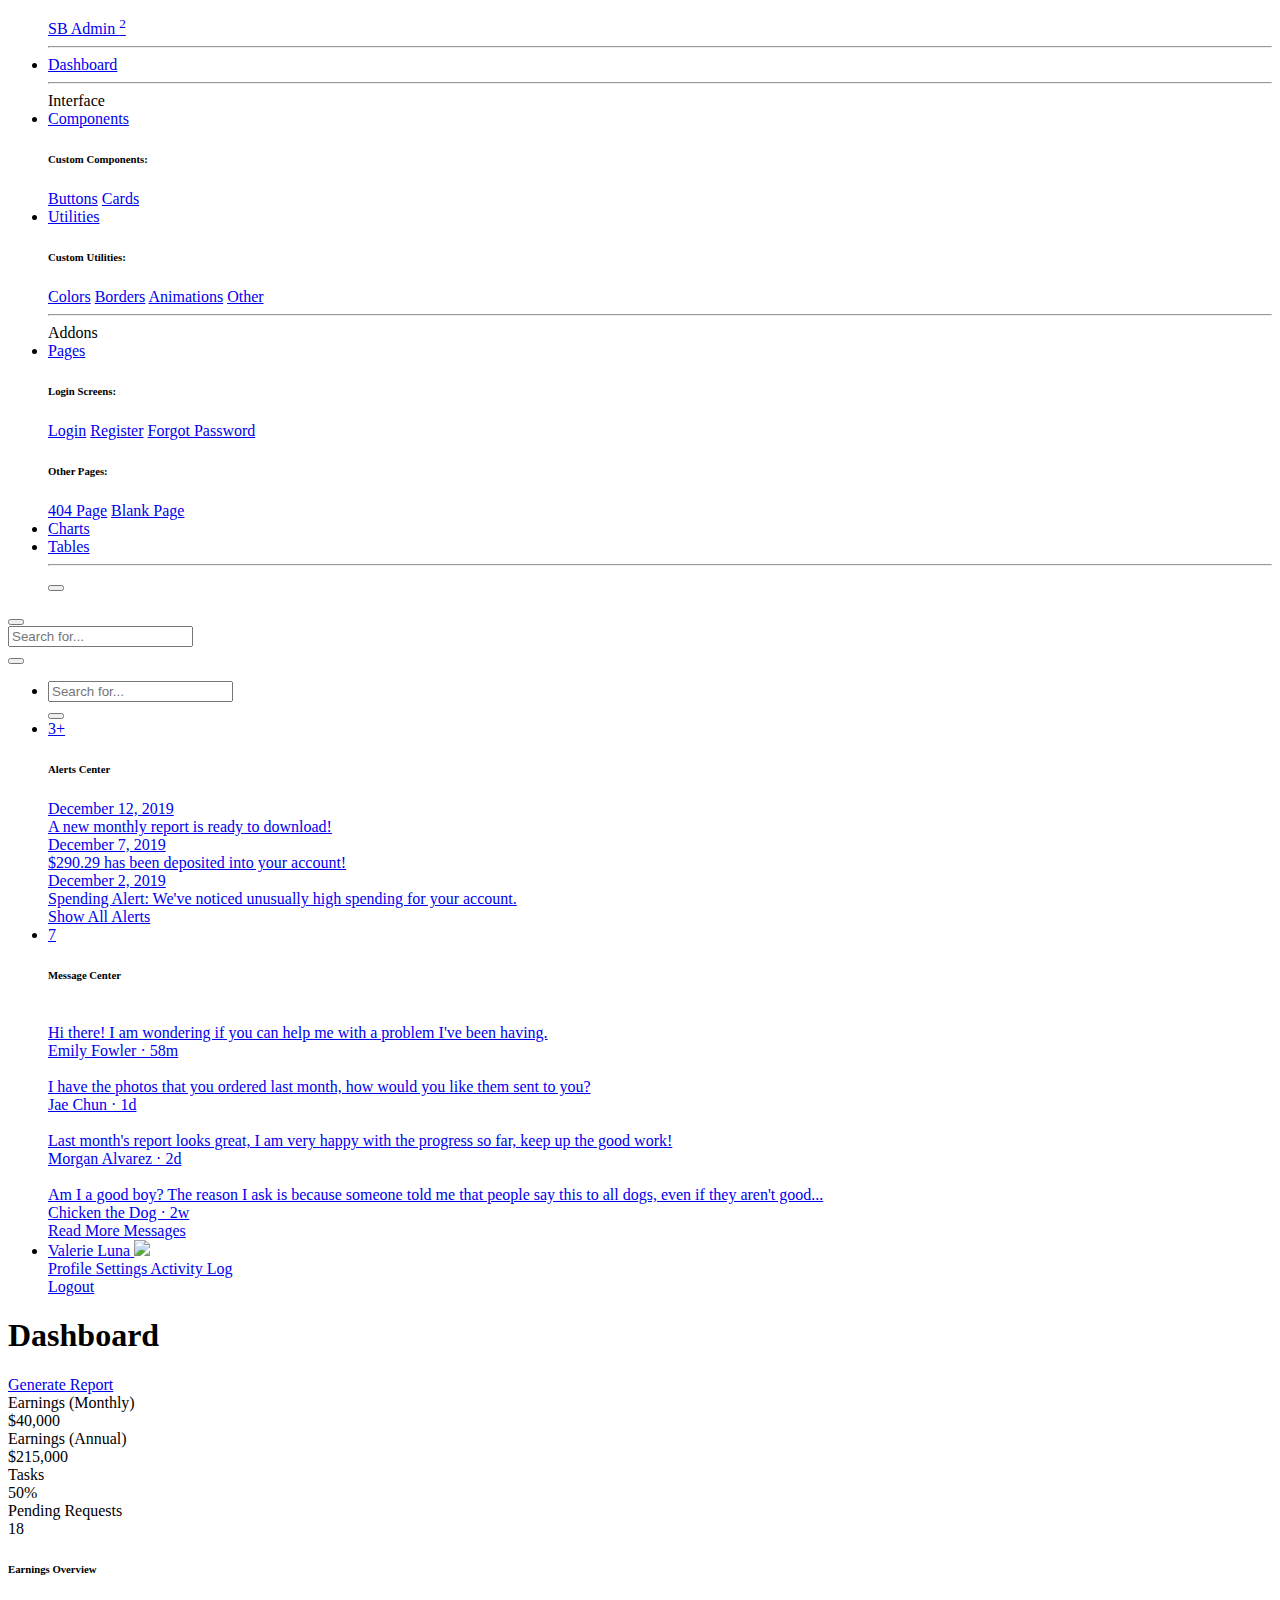
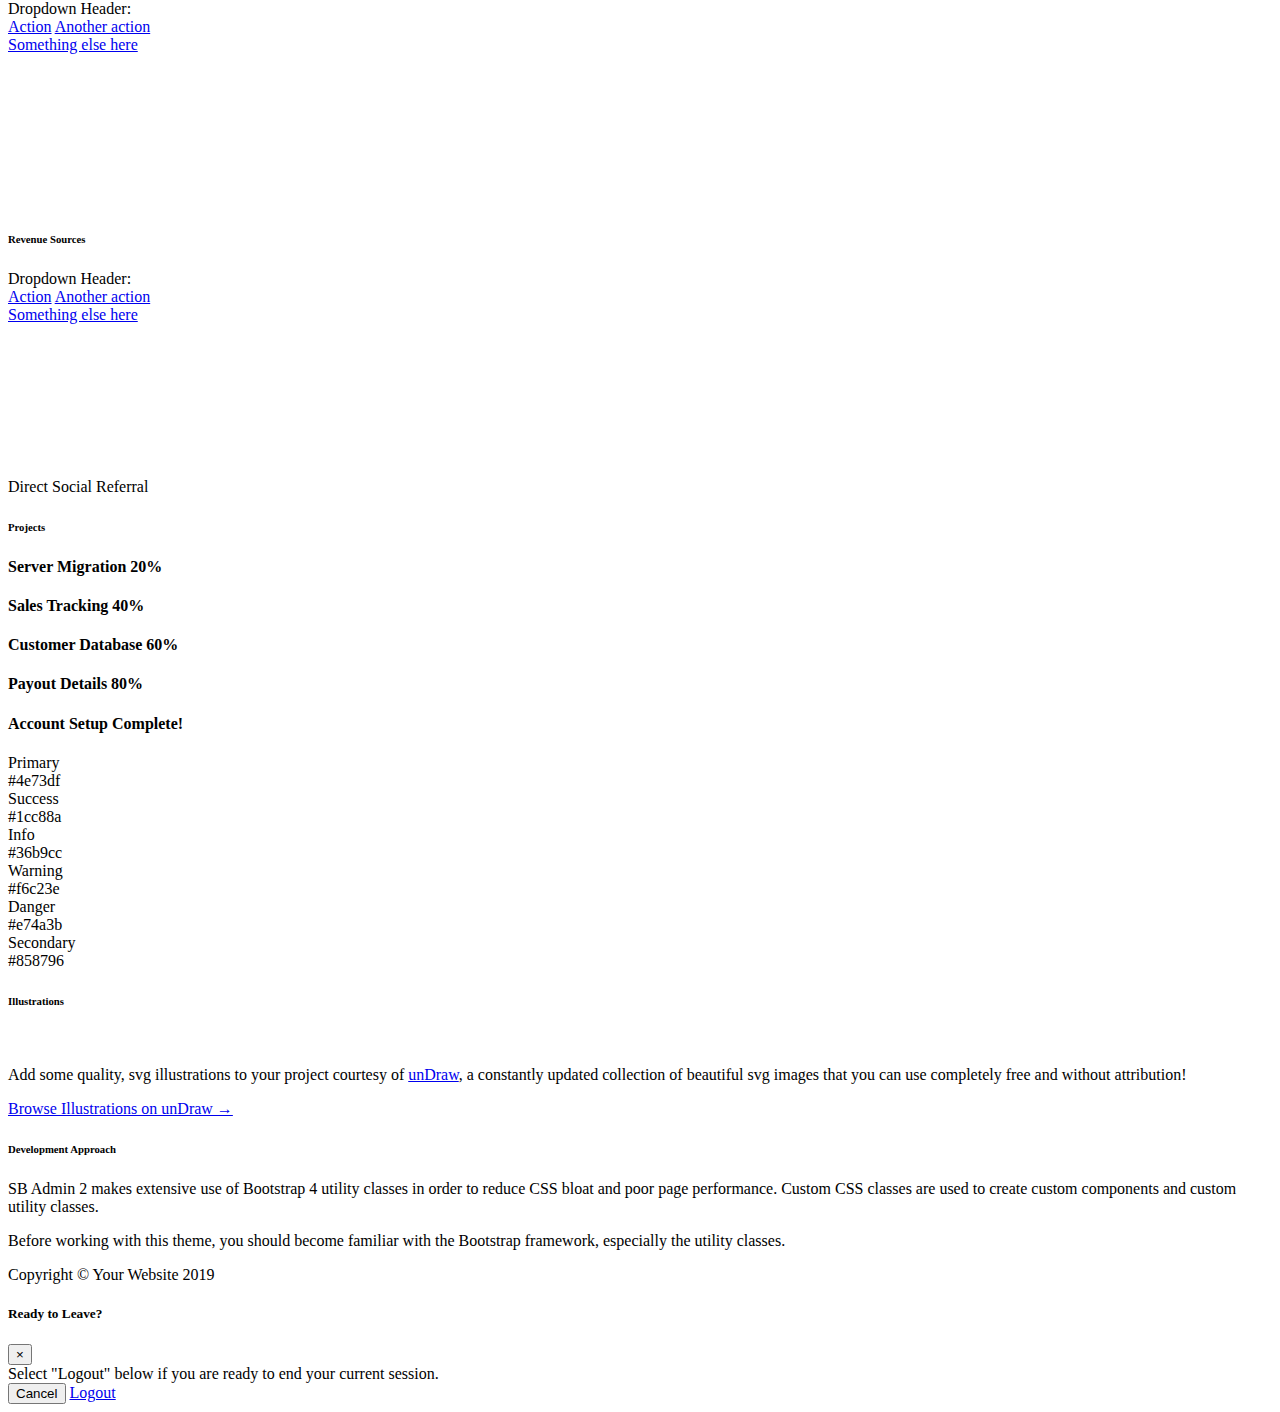
==== index.html @ dd512b6f "Add files via upload" ====
<!DOCTYPE html>
<html lang="en">

<head>

  <meta charset="utf-8">
  <meta http-equiv="X-UA-Compatible" content="IE=edge">
  <meta name="viewport" content="width=device-width, initial-scale=1, shrink-to-fit=no">
  <meta name="description" content="">
  <meta name="author" content="">

  <title>SB Admin 2 - Dashboard</title>

  <!-- Custom fonts for this template-->
  <link href="vendor/fontawesome-free/css/all.min.css" rel="stylesheet" type="text/css">
  <link href="https://fonts.googleapis.com/css?family=Nunito:200,200i,300,300i,400,400i,600,600i,700,700i,800,800i,900,900i" rel="stylesheet">

  <!-- Custom styles for this template-->
  <link href="css/sb-admin-2.min.css" rel="stylesheet">

</head>

<body id="page-top">

  <!-- Page Wrapper -->
  <div id="wrapper">

    <!-- Sidebar -->
    <ul class="navbar-nav bg-gradient-primary sidebar sidebar-dark accordion" id="accordionSidebar">

      <!-- Sidebar - Brand -->
      <a class="sidebar-brand d-flex align-items-center justify-content-center" href="index.html">
        <div class="sidebar-brand-icon rotate-n-15">
          <i class="fas fa-laugh-wink"></i>
        </div>
        <div class="sidebar-brand-text mx-3">SB Admin <sup>2</sup></div>
      </a>

      <!-- Divider -->
      <hr class="sidebar-divider my-0">

      <!-- Nav Item - Dashboard -->
      <li class="nav-item active">
        <a class="nav-link" href="index.html">
          <i class="fas fa-fw fa-tachometer-alt"></i>
          <span>Dashboard</span></a>
      </li>

      <!-- Divider -->
      <hr class="sidebar-divider">

      <!-- Heading -->
      <div class="sidebar-heading">
        Interface
      </div>

      <!-- Nav Item - Pages Collapse Menu -->
      <li class="nav-item">
        <a class="nav-link collapsed" href="#" data-toggle="collapse" data-target="#collapseTwo" aria-expanded="true" aria-controls="collapseTwo">
          <i class="fas fa-fw fa-cog"></i>
          <span>Components</span>
        </a>
        <div id="collapseTwo" class="collapse" aria-labelledby="headingTwo" data-parent="#accordionSidebar">
          <div class="bg-white py-2 collapse-inner rounded">
            <h6 class="collapse-header">Custom Components:</h6>
            <a class="collapse-item" href="buttons.html">Buttons</a>
            <a class="collapse-item" href="cards.html">Cards</a>
          </div>
        </div>
      </li>

      <!-- Nav Item - Utilities Collapse Menu -->
      <li class="nav-item">
        <a class="nav-link collapsed" href="#" data-toggle="collapse" data-target="#collapseUtilities" aria-expanded="true" aria-controls="collapseUtilities">
          <i class="fas fa-fw fa-wrench"></i>
          <span>Utilities</span>
        </a>
        <div id="collapseUtilities" class="collapse" aria-labelledby="headingUtilities" data-parent="#accordionSidebar">
          <div class="bg-white py-2 collapse-inner rounded">
            <h6 class="collapse-header">Custom Utilities:</h6>
            <a class="collapse-item" href="utilities-color.html">Colors</a>
            <a class="collapse-item" href="utilities-border.html">Borders</a>
            <a class="collapse-item" href="utilities-animation.html">Animations</a>
            <a class="collapse-item" href="utilities-other.html">Other</a>
          </div>
        </div>
      </li>

      <!-- Divider -->
      <hr class="sidebar-divider">

      <!-- Heading -->
      <div class="sidebar-heading">
        Addons
      </div>

      <!-- Nav Item - Pages Collapse Menu -->
      <li class="nav-item">
        <a class="nav-link collapsed" href="#" data-toggle="collapse" data-target="#collapsePages" aria-expanded="true" aria-controls="collapsePages">
          <i class="fas fa-fw fa-folder"></i>
          <span>Pages</span>
        </a>
        <div id="collapsePages" class="collapse" aria-labelledby="headingPages" data-parent="#accordionSidebar">
          <div class="bg-white py-2 collapse-inner rounded">
            <h6 class="collapse-header">Login Screens:</h6>
            <a class="collapse-item" href="login.html">Login</a>
            <a class="collapse-item" href="register.html">Register</a>
            <a class="collapse-item" href="forgot-password.html">Forgot Password</a>
            <div class="collapse-divider"></div>
            <h6 class="collapse-header">Other Pages:</h6>
            <a class="collapse-item" href="404.html">404 Page</a>
            <a class="collapse-item" href="blank.html">Blank Page</a>
          </div>
        </div>
      </li>

      <!-- Nav Item - Charts -->
      <li class="nav-item">
        <a class="nav-link" href="charts.html">
          <i class="fas fa-fw fa-chart-area"></i>
          <span>Charts</span></a>
      </li>

      <!-- Nav Item - Tables -->
      <li class="nav-item">
        <a class="nav-link" href="tables.html">
          <i class="fas fa-fw fa-table"></i>
          <span>Tables</span></a>
      </li>

      <!-- Divider -->
      <hr class="sidebar-divider d-none d-md-block">

      <!-- Sidebar Toggler (Sidebar) -->
      <div class="text-center d-none d-md-inline">
        <button class="rounded-circle border-0" id="sidebarToggle"></button>
      </div>

    </ul>
    <!-- End of Sidebar -->

    <!-- Content Wrapper -->
    <div id="content-wrapper" class="d-flex flex-column">

      <!-- Main Content -->
      <div id="content">

        <!-- Topbar -->
        <nav class="navbar navbar-expand navbar-light bg-white topbar mb-4 static-top shadow">

          <!-- Sidebar Toggle (Topbar) -->
          <button id="sidebarToggleTop" class="btn btn-link d-md-none rounded-circle mr-3">
            <i class="fa fa-bars"></i>
          </button>

          <!-- Topbar Search -->
          <form class="d-none d-sm-inline-block form-inline mr-auto ml-md-3 my-2 my-md-0 mw-100 navbar-search">
            <div class="input-group">
              <input type="text" class="form-control bg-light border-0 small" placeholder="Search for..." aria-label="Search" aria-describedby="basic-addon2">
              <div class="input-group-append">
                <button class="btn btn-primary" type="button">
                  <i class="fas fa-search fa-sm"></i>
                </button>
              </div>
            </div>
          </form>

          <!-- Topbar Navbar -->
          <ul class="navbar-nav ml-auto">

            <!-- Nav Item - Search Dropdown (Visible Only XS) -->
            <li class="nav-item dropdown no-arrow d-sm-none">
              <a class="nav-link dropdown-toggle" href="#" id="searchDropdown" role="button" data-toggle="dropdown" aria-haspopup="true" aria-expanded="false">
                <i class="fas fa-search fa-fw"></i>
              </a>
              <!-- Dropdown - Messages -->
              <div class="dropdown-menu dropdown-menu-right p-3 shadow animated--grow-in" aria-labelledby="searchDropdown">
                <form class="form-inline mr-auto w-100 navbar-search">
                  <div class="input-group">
                    <input type="text" class="form-control bg-light border-0 small" placeholder="Search for..." aria-label="Search" aria-describedby="basic-addon2">
                    <div class="input-group-append">
                      <button class="btn btn-primary" type="button">
                        <i class="fas fa-search fa-sm"></i>
                      </button>
                    </div>
                  </div>
                </form>
              </div>
            </li>

            <!-- Nav Item - Alerts -->
            <li class="nav-item dropdown no-arrow mx-1">
              <a class="nav-link dropdown-toggle" href="#" id="alertsDropdown" role="button" data-toggle="dropdown" aria-haspopup="true" aria-expanded="false">
                <i class="fas fa-bell fa-fw"></i>
                <!-- Counter - Alerts -->
                <span class="badge badge-danger badge-counter">3+</span>
              </a>
              <!-- Dropdown - Alerts -->
              <div class="dropdown-list dropdown-menu dropdown-menu-right shadow animated--grow-in" aria-labelledby="alertsDropdown">
                <h6 class="dropdown-header">
                  Alerts Center
                </h6>
                <a class="dropdown-item d-flex align-items-center" href="#">
                  <div class="mr-3">
                    <div class="icon-circle bg-primary">
                      <i class="fas fa-file-alt text-white"></i>
                    </div>
                  </div>
                  <div>
                    <div class="small text-gray-500">December 12, 2019</div>
                    <span class="font-weight-bold">A new monthly report is ready to download!</span>
                  </div>
                </a>
                <a class="dropdown-item d-flex align-items-center" href="#">
                  <div class="mr-3">
                    <div class="icon-circle bg-success">
                      <i class="fas fa-donate text-white"></i>
                    </div>
                  </div>
                  <div>
                    <div class="small text-gray-500">December 7, 2019</div>
                    $290.29 has been deposited into your account!
                  </div>
                </a>
                <a class="dropdown-item d-flex align-items-center" href="#">
                  <div class="mr-3">
                    <div class="icon-circle bg-warning">
                      <i class="fas fa-exclamation-triangle text-white"></i>
                    </div>
                  </div>
                  <div>
                    <div class="small text-gray-500">December 2, 2019</div>
                    Spending Alert: We've noticed unusually high spending for your account.
                  </div>
                </a>
                <a class="dropdown-item text-center small text-gray-500" href="#">Show All Alerts</a>
              </div>
            </li>

            <!-- Nav Item - Messages -->
            <li class="nav-item dropdown no-arrow mx-1">
              <a class="nav-link dropdown-toggle" href="#" id="messagesDropdown" role="button" data-toggle="dropdown" aria-haspopup="true" aria-expanded="false">
                <i class="fas fa-envelope fa-fw"></i>
                <!-- Counter - Messages -->
                <span class="badge badge-danger badge-counter">7</span>
              </a>
              <!-- Dropdown - Messages -->
              <div class="dropdown-list dropdown-menu dropdown-menu-right shadow animated--grow-in" aria-labelledby="messagesDropdown">
                <h6 class="dropdown-header">
                  Message Center
                </h6>
                <a class="dropdown-item d-flex align-items-center" href="#">
                  <div class="dropdown-list-image mr-3">
                    <img class="rounded-circle" src="https://source.unsplash.com/fn_BT9fwg_E/60x60" alt="">
                    <div class="status-indicator bg-success"></div>
                  </div>
                  <div class="font-weight-bold">
                    <div class="text-truncate">Hi there! I am wondering if you can help me with a problem I've been having.</div>
                    <div class="small text-gray-500">Emily Fowler · 58m</div>
                  </div>
                </a>
                <a class="dropdown-item d-flex align-items-center" href="#">
                  <div class="dropdown-list-image mr-3">
                    <img class="rounded-circle" src="https://source.unsplash.com/AU4VPcFN4LE/60x60" alt="">
                    <div class="status-indicator"></div>
                  </div>
                  <div>
                    <div class="text-truncate">I have the photos that you ordered last month, how would you like them sent to you?</div>
                    <div class="small text-gray-500">Jae Chun · 1d</div>
                  </div>
                </a>
                <a class="dropdown-item d-flex align-items-center" href="#">
                  <div class="dropdown-list-image mr-3">
                    <img class="rounded-circle" src="https://source.unsplash.com/CS2uCrpNzJY/60x60" alt="">
                    <div class="status-indicator bg-warning"></div>
                  </div>
                  <div>
                    <div class="text-truncate">Last month's report looks great, I am very happy with the progress so far, keep up the good work!</div>
                    <div class="small text-gray-500">Morgan Alvarez · 2d</div>
                  </div>
                </a>
                <a class="dropdown-item d-flex align-items-center" href="#">
                  <div class="dropdown-list-image mr-3">
                    <img class="rounded-circle" src="https://source.unsplash.com/Mv9hjnEUHR4/60x60" alt="">
                    <div class="status-indicator bg-success"></div>
                  </div>
                  <div>
                    <div class="text-truncate">Am I a good boy? The reason I ask is because someone told me that people say this to all dogs, even if they aren't good...</div>
                    <div class="small text-gray-500">Chicken the Dog · 2w</div>
                  </div>
                </a>
                <a class="dropdown-item text-center small text-gray-500" href="#">Read More Messages</a>
              </div>
            </li>

            <div class="topbar-divider d-none d-sm-block"></div>

            <!-- Nav Item - User Information -->
            <li class="nav-item dropdown no-arrow">
              <a class="nav-link dropdown-toggle" href="#" id="userDropdown" role="button" data-toggle="dropdown" aria-haspopup="true" aria-expanded="false">
                <span class="mr-2 d-none d-lg-inline text-gray-600 small">Valerie Luna</span>
                <img class="img-profile rounded-circle" src="https://source.unsplash.com/QAB-WJcbgJk/60x60">
              </a>
              <!-- Dropdown - User Information -->
              <div class="dropdown-menu dropdown-menu-right shadow animated--grow-in" aria-labelledby="userDropdown">
                <a class="dropdown-item" href="#">
                  <i class="fas fa-user fa-sm fa-fw mr-2 text-gray-400"></i>
                  Profile
                </a>
                <a class="dropdown-item" href="#">
                  <i class="fas fa-cogs fa-sm fa-fw mr-2 text-gray-400"></i>
                  Settings
                </a>
                <a class="dropdown-item" href="#">
                  <i class="fas fa-list fa-sm fa-fw mr-2 text-gray-400"></i>
                  Activity Log
                </a>
                <div class="dropdown-divider"></div>
                <a class="dropdown-item" href="#" data-toggle="modal" data-target="#logoutModal">
                  <i class="fas fa-sign-out-alt fa-sm fa-fw mr-2 text-gray-400"></i>
                  Logout
                </a>
              </div>
            </li>

          </ul>

        </nav>
        <!-- End of Topbar -->

        <!-- Begin Page Content -->
        <div class="container-fluid">

          <!-- Page Heading -->
          <div class="d-sm-flex align-items-center justify-content-between mb-4">
            <h1 class="h3 mb-0 text-gray-800">Dashboard</h1>
            <a href="#" class="d-none d-sm-inline-block btn btn-sm btn-primary shadow-sm"><i class="fas fa-download fa-sm text-white-50"></i> Generate Report</a>
          </div>

          <!-- Content Row -->
          <div class="row">

            <!-- Earnings (Monthly) Card Example -->
            <div class="col-xl-3 col-md-6 mb-4">
              <div class="card border-left-primary shadow h-100 py-2">
                <div class="card-body">
                  <div class="row no-gutters align-items-center">
                    <div class="col mr-2">
                      <div class="text-xs font-weight-bold text-primary text-uppercase mb-1">Earnings (Monthly)</div>
                      <div class="h5 mb-0 font-weight-bold text-gray-800">$40,000</div>
                    </div>
                    <div class="col-auto">
                      <i class="fas fa-calendar fa-2x text-gray-300"></i>
                    </div>
                  </div>
                </div>
              </div>
            </div>

            <!-- Earnings (Monthly) Card Example -->
            <div class="col-xl-3 col-md-6 mb-4">
              <div class="card border-left-success shadow h-100 py-2">
                <div class="card-body">
                  <div class="row no-gutters align-items-center">
                    <div class="col mr-2">
                      <div class="text-xs font-weight-bold text-success text-uppercase mb-1">Earnings (Annual)</div>
                      <div class="h5 mb-0 font-weight-bold text-gray-800">$215,000</div>
                    </div>
                    <div class="col-auto">
                      <i class="fas fa-dollar-sign fa-2x text-gray-300"></i>
                    </div>
                  </div>
                </div>
              </div>
            </div>

            <!-- Earnings (Monthly) Card Example -->
            <div class="col-xl-3 col-md-6 mb-4">
              <div class="card border-left-info shadow h-100 py-2">
                <div class="card-body">
                  <div class="row no-gutters align-items-center">
                    <div class="col mr-2">
                      <div class="text-xs font-weight-bold text-info text-uppercase mb-1">Tasks</div>
                      <div class="row no-gutters align-items-center">
                        <div class="col-auto">
                          <div class="h5 mb-0 mr-3 font-weight-bold text-gray-800">50%</div>
                        </div>
                        <div class="col">
                          <div class="progress progress-sm mr-2">
                            <div class="progress-bar bg-info" role="progressbar" style="width: 50%" aria-valuenow="50" aria-valuemin="0" aria-valuemax="100"></div>
                          </div>
                        </div>
                      </div>
                    </div>
                    <div class="col-auto">
                      <i class="fas fa-clipboard-list fa-2x text-gray-300"></i>
                    </div>
                  </div>
                </div>
              </div>
            </div>

            <!-- Pending Requests Card Example -->
            <div class="col-xl-3 col-md-6 mb-4">
              <div class="card border-left-warning shadow h-100 py-2">
                <div class="card-body">
                  <div class="row no-gutters align-items-center">
                    <div class="col mr-2">
                      <div class="text-xs font-weight-bold text-warning text-uppercase mb-1">Pending Requests</div>
                      <div class="h5 mb-0 font-weight-bold text-gray-800">18</div>
                    </div>
                    <div class="col-auto">
                      <i class="fas fa-comments fa-2x text-gray-300"></i>
                    </div>
                  </div>
                </div>
              </div>
            </div>
          </div>

          <!-- Content Row -->

          <div class="row">

            <!-- Area Chart -->
            <div class="col-xl-8 col-lg-7">
              <div class="card shadow mb-4">
                <!-- Card Header - Dropdown -->
                <div class="card-header py-3 d-flex flex-row align-items-center justify-content-between">
                  <h6 class="m-0 font-weight-bold text-primary">Earnings Overview</h6>
                  <div class="dropdown no-arrow">
                    <a class="dropdown-toggle" href="#" role="button" id="dropdownMenuLink" data-toggle="dropdown" aria-haspopup="true" aria-expanded="false">
                      <i class="fas fa-ellipsis-v fa-sm fa-fw text-gray-400"></i>
                    </a>
                    <div class="dropdown-menu dropdown-menu-right shadow animated--fade-in" aria-labelledby="dropdownMenuLink">
                      <div class="dropdown-header">Dropdown Header:</div>
                      <a class="dropdown-item" href="#">Action</a>
                      <a class="dropdown-item" href="#">Another action</a>
                      <div class="dropdown-divider"></div>
                      <a class="dropdown-item" href="#">Something else here</a>
                    </div>
                  </div>
                </div>
                <!-- Card Body -->
                <div class="card-body">
                  <div class="chart-area">
                    <canvas id="myAreaChart"></canvas>
                  </div>
                </div>
              </div>
            </div>

            <!-- Pie Chart -->
            <div class="col-xl-4 col-lg-5">
              <div class="card shadow mb-4">
                <!-- Card Header - Dropdown -->
                <div class="card-header py-3 d-flex flex-row align-items-center justify-content-between">
                  <h6 class="m-0 font-weight-bold text-primary">Revenue Sources</h6>
                  <div class="dropdown no-arrow">
                    <a class="dropdown-toggle" href="#" role="button" id="dropdownMenuLink" data-toggle="dropdown" aria-haspopup="true" aria-expanded="false">
                      <i class="fas fa-ellipsis-v fa-sm fa-fw text-gray-400"></i>
                    </a>
                    <div class="dropdown-menu dropdown-menu-right shadow animated--fade-in" aria-labelledby="dropdownMenuLink">
                      <div class="dropdown-header">Dropdown Header:</div>
                      <a class="dropdown-item" href="#">Action</a>
                      <a class="dropdown-item" href="#">Another action</a>
                      <div class="dropdown-divider"></div>
                      <a class="dropdown-item" href="#">Something else here</a>
                    </div>
                  </div>
                </div>
                <!-- Card Body -->
                <div class="card-body">
                  <div class="chart-pie pt-4 pb-2">
                    <canvas id="myPieChart"></canvas>
                  </div>
                  <div class="mt-4 text-center small">
                    <span class="mr-2">
                      <i class="fas fa-circle text-primary"></i> Direct
                    </span>
                    <span class="mr-2">
                      <i class="fas fa-circle text-success"></i> Social
                    </span>
                    <span class="mr-2">
                      <i class="fas fa-circle text-info"></i> Referral
                    </span>
                  </div>
                </div>
              </div>
            </div>
          </div>

          <!-- Content Row -->
          <div class="row">

            <!-- Content Column -->
            <div class="col-lg-6 mb-4">

              <!-- Project Card Example -->
              <div class="card shadow mb-4">
                <div class="card-header py-3">
                  <h6 class="m-0 font-weight-bold text-primary">Projects</h6>
                </div>
                <div class="card-body">
                  <h4 class="small font-weight-bold">Server Migration <span class="float-right">20%</span></h4>
                  <div class="progress mb-4">
                    <div class="progress-bar bg-danger" role="progressbar" style="width: 20%" aria-valuenow="20" aria-valuemin="0" aria-valuemax="100"></div>
                  </div>
                  <h4 class="small font-weight-bold">Sales Tracking <span class="float-right">40%</span></h4>
                  <div class="progress mb-4">
                    <div class="progress-bar bg-warning" role="progressbar" style="width: 40%" aria-valuenow="40" aria-valuemin="0" aria-valuemax="100"></div>
                  </div>
                  <h4 class="small font-weight-bold">Customer Database <span class="float-right">60%</span></h4>
                  <div class="progress mb-4">
                    <div class="progress-bar" role="progressbar" style="width: 60%" aria-valuenow="60" aria-valuemin="0" aria-valuemax="100"></div>
                  </div>
                  <h4 class="small font-weight-bold">Payout Details <span class="float-right">80%</span></h4>
                  <div class="progress mb-4">
                    <div class="progress-bar bg-info" role="progressbar" style="width: 80%" aria-valuenow="80" aria-valuemin="0" aria-valuemax="100"></div>
                  </div>
                  <h4 class="small font-weight-bold">Account Setup <span class="float-right">Complete!</span></h4>
                  <div class="progress">
                    <div class="progress-bar bg-success" role="progressbar" style="width: 100%" aria-valuenow="100" aria-valuemin="0" aria-valuemax="100"></div>
                  </div>
                </div>
              </div>

              <!-- Color System -->
              <div class="row">
                <div class="col-lg-6 mb-4">
                  <div class="card bg-primary text-white shadow">
                    <div class="card-body">
                      Primary
                      <div class="text-white-50 small">#4e73df</div>
                    </div>
                  </div>
                </div>
                <div class="col-lg-6 mb-4">
                  <div class="card bg-success text-white shadow">
                    <div class="card-body">
                      Success
                      <div class="text-white-50 small">#1cc88a</div>
                    </div>
                  </div>
                </div>
                <div class="col-lg-6 mb-4">
                  <div class="card bg-info text-white shadow">
                    <div class="card-body">
                      Info
                      <div class="text-white-50 small">#36b9cc</div>
                    </div>
                  </div>
                </div>
                <div class="col-lg-6 mb-4">
                  <div class="card bg-warning text-white shadow">
                    <div class="card-body">
                      Warning
                      <div class="text-white-50 small">#f6c23e</div>
                    </div>
                  </div>
                </div>
                <div class="col-lg-6 mb-4">
                  <div class="card bg-danger text-white shadow">
                    <div class="card-body">
                      Danger
                      <div class="text-white-50 small">#e74a3b</div>
                    </div>
                  </div>
                </div>
                <div class="col-lg-6 mb-4">
                  <div class="card bg-secondary text-white shadow">
                    <div class="card-body">
                      Secondary
                      <div class="text-white-50 small">#858796</div>
                    </div>
                  </div>
                </div>
              </div>

            </div>

            <div class="col-lg-6 mb-4">

              <!-- Illustrations -->
              <div class="card shadow mb-4">
                <div class="card-header py-3">
                  <h6 class="m-0 font-weight-bold text-primary">Illustrations</h6>
                </div>
                <div class="card-body">
                  <div class="text-center">
                    <img class="img-fluid px-3 px-sm-4 mt-3 mb-4" style="width: 25rem;" src="img/undraw_posting_photo.svg" alt="">
                  </div>
                  <p>Add some quality, svg illustrations to your project courtesy of <a target="_blank" rel="nofollow" href="https://undraw.co/">unDraw</a>, a constantly updated collection of beautiful svg images that you can use completely free and without attribution!</p>
                  <a target="_blank" rel="nofollow" href="https://undraw.co/">Browse Illustrations on unDraw &rarr;</a>
                </div>
              </div>

              <!-- Approach -->
              <div class="card shadow mb-4">
                <div class="card-header py-3">
                  <h6 class="m-0 font-weight-bold text-primary">Development Approach</h6>
                </div>
                <div class="card-body">
                  <p>SB Admin 2 makes extensive use of Bootstrap 4 utility classes in order to reduce CSS bloat and poor page performance. Custom CSS classes are used to create custom components and custom utility classes.</p>
                  <p class="mb-0">Before working with this theme, you should become familiar with the Bootstrap framework, especially the utility classes.</p>
                </div>
              </div>

            </div>
          </div>

        </div>
        <!-- /.container-fluid -->

      </div>
      <!-- End of Main Content -->

      <!-- Footer -->
      <footer class="sticky-footer bg-white">
        <div class="container my-auto">
          <div class="copyright text-center my-auto">
            <span>Copyright &copy; Your Website 2019</span>
          </div>
        </div>
      </footer>
      <!-- End of Footer -->

    </div>
    <!-- End of Content Wrapper -->

  </div>
  <!-- End of Page Wrapper -->

  <!-- Scroll to Top Button-->
  <a class="scroll-to-top rounded" href="#page-top">
    <i class="fas fa-angle-up"></i>
  </a>

  <!-- Logout Modal-->
  <div class="modal fade" id="logoutModal" tabindex="-1" role="dialog" aria-labelledby="exampleModalLabel" aria-hidden="true">
    <div class="modal-dialog" role="document">
      <div class="modal-content">
        <div class="modal-header">
          <h5 class="modal-title" id="exampleModalLabel">Ready to Leave?</h5>
          <button class="close" type="button" data-dismiss="modal" aria-label="Close">
            <span aria-hidden="true">×</span>
          </button>
        </div>
        <div class="modal-body">Select "Logout" below if you are ready to end your current session.</div>
        <div class="modal-footer">
          <button class="btn btn-secondary" type="button" data-dismiss="modal">Cancel</button>
          <a class="btn btn-primary" href="login.html">Logout</a>
        </div>
      </div>
    </div>
  </div>

  <!-- Bootstrap core JavaScript-->
  <script src="vendor/jquery/jquery.min.js"></script>
  <script src="vendor/bootstrap/js/bootstrap.bundle.min.js"></script>

  <!-- Core plugin JavaScript-->
  <script src="vendor/jquery-easing/jquery.easing.min.js"></script>

  <!-- Custom scripts for all pages-->
  <script src="js/sb-admin-2.min.js"></script>

  <!-- Page level plugins -->
  <script src="vendor/chart.js/Chart.min.js"></script>

  <!-- Page level custom scripts -->
  <script src="js/demo/chart-area-demo.js"></script>
  <script src="js/demo/chart-pie-demo.js"></script>

</body>

</html>
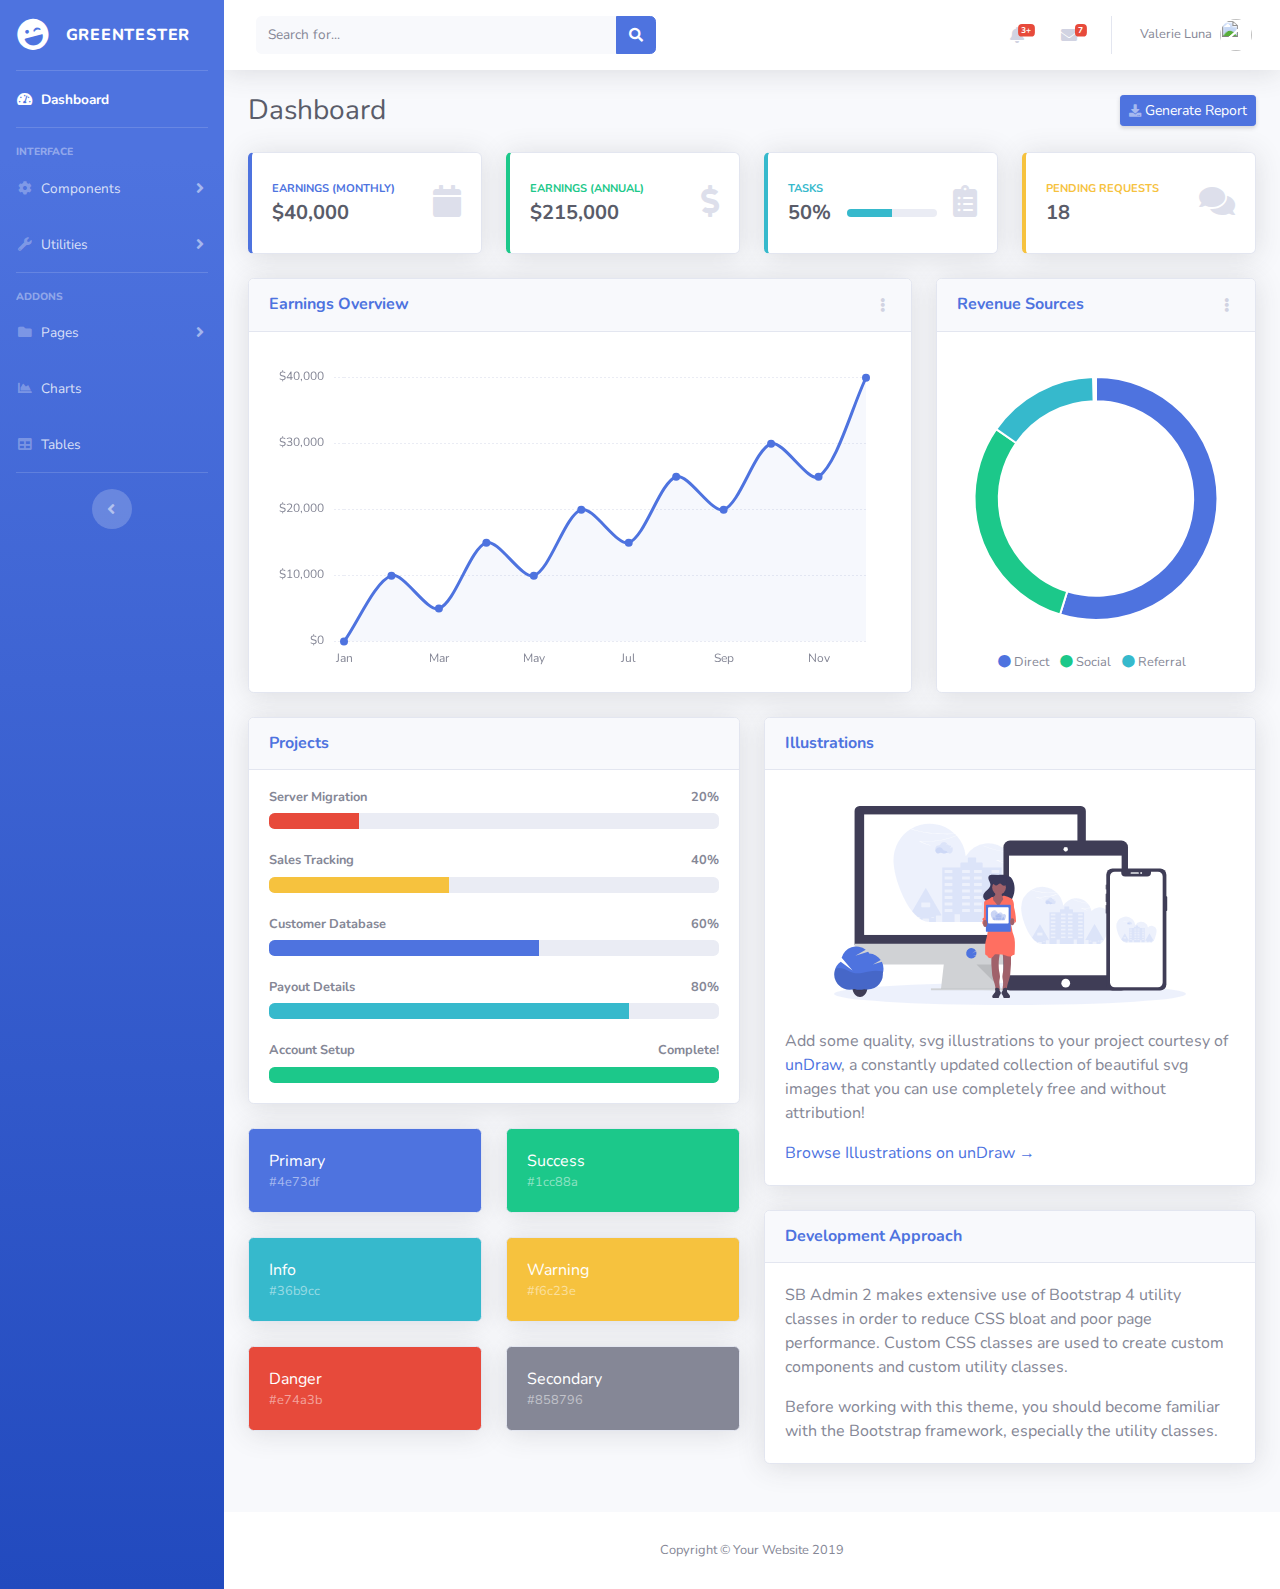
==== commit e731688a: "기본기본" ====
--- a/index.html
+++ b/index.html
@@ -33,7 +33,7 @@
         <div class="sidebar-brand-icon rotate-n-15">
           <i class="fas fa-laugh-wink"></i>
         </div>
-        <div class="sidebar-brand-text mx-3">SB Admin <sup>2</sup></div>
+        <div class="sidebar-brand-text mx-3">GreenTester</div>
       </a>
 
       <!-- Divider -->
--- a/vendor/fontawesome-free/css/all.min.css
+++ b/vendor/fontawesome-free/css/all.min.css
@@ -0,0 +1,5 @@
+/*!
+ * Font Awesome Free 5.10.2 by @fontawesome - https://fontawesome.com
+ * License - https://fontawesome.com/license/free (Icons: CC BY 4.0, Fonts: SIL OFL 1.1, Code: MIT License)
+ */
+.fa,.fab,.fad,.fal,.far,.fas{-moz-osx-font-smoothing:grayscale;-webkit-font-smoothing:antialiased;display:inline-block;font-style:normal;font-variant:normal;text-rendering:auto;line-height:1}.fa-lg{font-size:1.33333em;line-height:.75em;vertical-align:-.0667em}.fa-xs{font-size:.75em}.fa-sm{font-size:.875em}.fa-1x{font-size:1em}.fa-2x{font-size:2em}.fa-3x{font-size:3em}.fa-4x{font-size:4em}.fa-5x{font-size:5em}.fa-6x{font-size:6em}.fa-7x{font-size:7em}.fa-8x{font-size:8em}.fa-9x{font-size:9em}.fa-10x{font-size:10em}.fa-fw{text-align:center;width:1.25em}.fa-ul{list-style-type:none;margin-left:2.5em;padding-left:0}.fa-ul>li{position:relative}.fa-li{left:-2em;position:absolute;text-align:center;width:2em;line-height:inherit}.fa-border{border:.08em solid #eee;border-radius:.1em;padding:.2em .25em .15em}.fa-pull-left{float:left}.fa-pull-right{float:right}.fa.fa-pull-left,.fab.fa-pull-left,.fal.fa-pull-left,.far.fa-pull-left,.fas.fa-pull-left{margin-right:.3em}.fa.fa-pull-right,.fab.fa-pull-right,.fal.fa-pull-right,.far.fa-pull-right,.fas.fa-pull-right{margin-left:.3em}.fa-spin{-webkit-animation:fa-spin 2s linear infinite;animation:fa-spin 2s linear infinite}.fa-pulse{-webkit-animation:fa-spin 1s steps(8) infinite;animation:fa-spin 1s steps(8) infinite}@-webkit-keyframes fa-spin{0%{-webkit-transform:rotate(0deg);transform:rotate(0deg)}to{-webkit-transform:rotate(1turn);transform:rotate(1turn)}}@keyframes fa-spin{0%{-webkit-transform:rotate(0deg);transform:rotate(0deg)}to{-webkit-transform:rotate(1turn);transform:rotate(1turn)}}.fa-rotate-90{-ms-filter:"progid:DXImageTransform.Microsoft.BasicImage(rotation=1)";-webkit-transform:rotate(90deg);transform:rotate(90deg)}.fa-rotate-180{-ms-filter:"progid:DXImageTransform.Microsoft.BasicImage(rotation=2)";-webkit-transform:rotate(180deg);transform:rotate(180deg)}.fa-rotate-270{-ms-filter:"progid:DXImageTransform.Microsoft.BasicImage(rotation=3)";-webkit-transform:rotate(270deg);transform:rotate(270deg)}.fa-flip-horizontal{-ms-filter:"progid:DXImageTransform.Microsoft.BasicImage(rotation=0, mirror=1)";-webkit-transform:scaleX(-1);transform:scaleX(-1)}.fa-flip-vertical{-webkit-transform:scaleY(-1);transform:scaleY(-1)}.fa-flip-both,.fa-flip-horizontal.fa-flip-vertical,.fa-flip-vertical{-ms-filter:"progid:DXImageTransform.Microsoft.BasicImage(rotation=2, mirror=1)"}.fa-flip-both,.fa-flip-horizontal.fa-flip-vertical{-webkit-transform:scale(-1);transform:scale(-1)}:root .fa-flip-both,:root .fa-flip-horizontal,:root .fa-flip-vertical,:root .fa-rotate-90,:root .fa-rotate-180,:root .fa-rotate-270{-webkit-filter:none;filter:none}.fa-stack{display:inline-block;height:2em;line-height:2em;position:relative;vertical-align:middle;width:2.5em}.fa-stack-1x,.fa-stack-2x{left:0;position:absolute;text-align:center;width:100%}.fa-stack-1x{line-height:inherit}.fa-stack-2x{font-size:2em}.fa-inverse{color:#fff}.fa-500px:before{content:"\f26e"}.fa-accessible-icon:before{content:"\f368"}.fa-accusoft:before{content:"\f369"}.fa-acquisitions-incorporated:before{content:"\f6af"}.fa-ad:before{content:"\f641"}.fa-address-book:before{content:"\f2b9"}.fa-address-card:before{content:"\f2bb"}.fa-adjust:before{content:"\f042"}.fa-adn:before{content:"\f170"}.fa-adobe:before{content:"\f778"}.fa-adversal:before{content:"\f36a"}.fa-affiliatetheme:before{content:"\f36b"}.fa-air-freshener:before{content:"\f5d0"}.fa-airbnb:before{content:"\f834"}.fa-algolia:before{content:"\f36c"}.fa-align-center:before{content:"\f037"}.fa-align-justify:before{content:"\f039"}.fa-align-left:before{content:"\f036"}.fa-align-right:before{content:"\f038"}.fa-alipay:before{content:"\f642"}.fa-allergies:before{content:"\f461"}.fa-amazon:before{content:"\f270"}.fa-amazon-pay:before{content:"\f42c"}.fa-ambulance:before{content:"\f0f9"}.fa-american-sign-language-interpreting:before{content:"\f2a3"}.fa-amilia:before{content:"\f36d"}.fa-anchor:before{content:"\f13d"}.fa-android:before{content:"\f17b"}.fa-angellist:before{content:"\f209"}.fa-angle-double-down:before{content:"\f103"}.fa-angle-double-left:before{content:"\f100"}.fa-angle-double-right:before{content:"\f101"}.fa-angle-double-up:before{content:"\f102"}.fa-angle-down:before{content:"\f107"}.fa-angle-left:before{content:"\f104"}.fa-angle-right:before{content:"\f105"}.fa-angle-up:before{content:"\f106"}.fa-angry:before{content:"\f556"}.fa-angrycreative:before{content:"\f36e"}.fa-angular:before{content:"\f420"}.fa-ankh:before{content:"\f644"}.fa-app-store:before{content:"\f36f"}.fa-app-store-ios:before{content:"\f370"}.fa-apper:before{content:"\f371"}.fa-apple:before{content:"\f179"}.fa-apple-alt:before{content:"\f5d1"}.fa-apple-pay:before{content:"\f415"}.fa-archive:before{content:"\f187"}.fa-archway:before{content:"\f557"}.fa-arrow-alt-circle-down:before{content:"\f358"}.fa-arrow-alt-circle-left:before{content:"\f359"}.fa-arrow-alt-circle-right:before{content:"\f35a"}.fa-arrow-alt-circle-up:before{content:"\f35b"}.fa-arrow-circle-down:before{content:"\f0ab"}.fa-arrow-circle-left:before{content:"\f0a8"}.fa-arrow-circle-right:before{content:"\f0a9"}.fa-arrow-circle-up:before{content:"\f0aa"}.fa-arrow-down:before{content:"\f063"}.fa-arrow-left:before{content:"\f060"}.fa-arrow-right:before{content:"\f061"}.fa-arrow-up:before{content:"\f062"}.fa-arrows-alt:before{content:"\f0b2"}.fa-arrows-alt-h:before{content:"\f337"}.fa-arrows-alt-v:before{content:"\f338"}.fa-artstation:before{content:"\f77a"}.fa-assistive-listening-systems:before{content:"\f2a2"}.fa-asterisk:before{content:"\f069"}.fa-asymmetrik:before{content:"\f372"}.fa-at:before{content:"\f1fa"}.fa-atlas:before{content:"\f558"}.fa-atlassian:before{content:"\f77b"}.fa-atom:before{content:"\f5d2"}.fa-audible:before{content:"\f373"}.fa-audio-description:before{content:"\f29e"}.fa-autoprefixer:before{content:"\f41c"}.fa-avianex:before{content:"\f374"}.fa-aviato:before{content:"\f421"}.fa-award:before{content:"\f559"}.fa-aws:before{content:"\f375"}.fa-baby:before{content:"\f77c"}.fa-baby-carriage:before{content:"\f77d"}.fa-backspace:before{content:"\f55a"}.fa-backward:before{content:"\f04a"}.fa-bacon:before{content:"\f7e5"}.fa-balance-scale:before{content:"\f24e"}.fa-balance-scale-left:before{content:"\f515"}.fa-balance-scale-right:before{content:"\f516"}.fa-ban:before{content:"\f05e"}.fa-band-aid:before{content:"\f462"}.fa-bandcamp:before{content:"\f2d5"}.fa-barcode:before{content:"\f02a"}.fa-bars:before{content:"\f0c9"}.fa-baseball-ball:before{content:"\f433"}.fa-basketball-ball:before{content:"\f434"}.fa-bath:before{content:"\f2cd"}.fa-battery-empty:before{content:"\f244"}.fa-battery-full:before{content:"\f240"}.fa-battery-half:before{content:"\f242"}.fa-battery-quarter:before{content:"\f243"}.fa-battery-three-quarters:before{content:"\f241"}.fa-battle-net:before{content:"\f835"}.fa-bed:before{content:"\f236"}.fa-beer:before{content:"\f0fc"}.fa-behance:before{content:"\f1b4"}.fa-behance-square:before{content:"\f1b5"}.fa-bell:before{content:"\f0f3"}.fa-bell-slash:before{content:"\f1f6"}.fa-bezier-curve:before{content:"\f55b"}.fa-bible:before{content:"\f647"}.fa-bicycle:before{content:"\f206"}.fa-biking:before{content:"\f84a"}.fa-bimobject:before{content:"\f378"}.fa-binoculars:before{content:"\f1e5"}.fa-biohazard:before{content:"\f780"}.fa-birthday-cake:before{content:"\f1fd"}.fa-bitbucket:before{content:"\f171"}.fa-bitcoin:before{content:"\f379"}.fa-bity:before{content:"\f37a"}.fa-black-tie:before{content:"\f27e"}.fa-blackberry:before{content:"\f37b"}.fa-blender:before{content:"\f517"}.fa-blender-phone:before{content:"\f6b6"}.fa-blind:before{content:"\f29d"}.fa-blog:before{content:"\f781"}.fa-blogger:before{content:"\f37c"}.fa-blogger-b:before{content:"\f37d"}.fa-bluetooth:before{content:"\f293"}.fa-bluetooth-b:before{content:"\f294"}.fa-bold:before{content:"\f032"}.fa-bolt:before{content:"\f0e7"}.fa-bomb:before{content:"\f1e2"}.fa-bone:before{content:"\f5d7"}.fa-bong:before{content:"\f55c"}.fa-book:before{content:"\f02d"}.fa-book-dead:before{content:"\f6b7"}.fa-book-medical:before{content:"\f7e6"}.fa-book-open:before{content:"\f518"}.fa-book-reader:before{content:"\f5da"}.fa-bookmark:before{content:"\f02e"}.fa-bootstrap:before{content:"\f836"}.fa-border-all:before{content:"\f84c"}.fa-border-none:before{content:"\f850"}.fa-border-style:before{content:"\f853"}.fa-bowling-ball:before{content:"\f436"}.fa-box:before{content:"\f466"}.fa-box-open:before{content:"\f49e"}.fa-boxes:before{content:"\f468"}.fa-braille:before{content:"\f2a1"}.fa-brain:before{content:"\f5dc"}.fa-bread-slice:before{content:"\f7ec"}.fa-briefcase:before{content:"\f0b1"}.fa-briefcase-medical:before{content:"\f469"}.fa-broadcast-tower:before{content:"\f519"}.fa-broom:before{content:"\f51a"}.fa-brush:before{content:"\f55d"}.fa-btc:before{content:"\f15a"}.fa-buffer:before{content:"\f837"}.fa-bug:before{content:"\f188"}.fa-building:before{content:"\f1ad"}.fa-bullhorn:before{content:"\f0a1"}.fa-bullseye:before{content:"\f140"}.fa-burn:before{content:"\f46a"}.fa-buromobelexperte:before{content:"\f37f"}.fa-bus:before{content:"\f207"}.fa-bus-alt:before{content:"\f55e"}.fa-business-time:before{content:"\f64a"}.fa-buysellads:before{content:"\f20d"}.fa-calculator:before{content:"\f1ec"}.fa-calendar:before{content:"\f133"}.fa-calendar-alt:before{content:"\f073"}.fa-calendar-check:before{content:"\f274"}.fa-calendar-day:before{content:"\f783"}.fa-calendar-minus:before{content:"\f272"}.fa-calendar-plus:before{content:"\f271"}.fa-calendar-times:before{content:"\f273"}.fa-calendar-week:before{content:"\f784"}.fa-camera:before{content:"\f030"}.fa-camera-retro:before{content:"\f083"}.fa-campground:before{content:"\f6bb"}.fa-canadian-maple-leaf:before{content:"\f785"}.fa-candy-cane:before{content:"\f786"}.fa-cannabis:before{content:"\f55f"}.fa-capsules:before{content:"\f46b"}.fa-car:before{content:"\f1b9"}.fa-car-alt:before{content:"\f5de"}.fa-car-battery:before{content:"\f5df"}.fa-car-crash:before{content:"\f5e1"}.fa-car-side:before{content:"\f5e4"}.fa-caret-down:before{content:"\f0d7"}.fa-caret-left:before{content:"\f0d9"}.fa-caret-right:before{content:"\f0da"}.fa-caret-square-down:before{content:"\f150"}.fa-caret-square-left:before{content:"\f191"}.fa-caret-square-right:before{content:"\f152"}.fa-caret-square-up:before{content:"\f151"}.fa-caret-up:before{content:"\f0d8"}.fa-carrot:before{content:"\f787"}.fa-cart-arrow-down:before{content:"\f218"}.fa-cart-plus:before{content:"\f217"}.fa-cash-register:before{content:"\f788"}.fa-cat:before{content:"\f6be"}.fa-cc-amazon-pay:before{content:"\f42d"}.fa-cc-amex:before{content:"\f1f3"}.fa-cc-apple-pay:before{content:"\f416"}.fa-cc-diners-club:before{content:"\f24c"}.fa-cc-discover:before{content:"\f1f2"}.fa-cc-jcb:before{content:"\f24b"}.fa-cc-mastercard:before{content:"\f1f1"}.fa-cc-paypal:before{content:"\f1f4"}.fa-cc-stripe:before{content:"\f1f5"}.fa-cc-visa:before{content:"\f1f0"}.fa-centercode:before{content:"\f380"}.fa-centos:before{content:"\f789"}.fa-certificate:before{content:"\f0a3"}.fa-chair:before{content:"\f6c0"}.fa-chalkboard:before{content:"\f51b"}.fa-chalkboard-teacher:before{content:"\f51c"}.fa-charging-station:before{content:"\f5e7"}.fa-chart-area:before{content:"\f1fe"}.fa-chart-bar:before{content:"\f080"}.fa-chart-line:before{content:"\f201"}.fa-chart-pie:before{content:"\f200"}.fa-check:before{content:"\f00c"}.fa-check-circle:before{content:"\f058"}.fa-check-double:before{content:"\f560"}.fa-check-square:before{content:"\f14a"}.fa-cheese:before{content:"\f7ef"}.fa-chess:before{content:"\f439"}.fa-chess-bishop:before{content:"\f43a"}.fa-chess-board:before{content:"\f43c"}.fa-chess-king:before{content:"\f43f"}.fa-chess-knight:before{content:"\f441"}.fa-chess-pawn:before{content:"\f443"}.fa-chess-queen:before{content:"\f445"}.fa-chess-rook:before{content:"\f447"}.fa-chevron-circle-down:before{content:"\f13a"}.fa-chevron-circle-left:before{content:"\f137"}.fa-chevron-circle-right:before{content:"\f138"}.fa-chevron-circle-up:before{content:"\f139"}.fa-chevron-down:before{content:"\f078"}.fa-chevron-left:before{content:"\f053"}.fa-chevron-right:before{content:"\f054"}.fa-chevron-up:before{content:"\f077"}.fa-child:before{content:"\f1ae"}.fa-chrome:before{content:"\f268"}.fa-chromecast:before{content:"\f838"}.fa-church:before{content:"\f51d"}.fa-circle:before{content:"\f111"}.fa-circle-notch:before{content:"\f1ce"}.fa-city:before{content:"\f64f"}.fa-clinic-medical:before{content:"\f7f2"}.fa-clipboard:before{content:"\f328"}.fa-clipboard-check:before{content:"\f46c"}.fa-clipboard-list:before{content:"\f46d"}.fa-clock:before{content:"\f017"}.fa-clone:before{content:"\f24d"}.fa-closed-captioning:before{content:"\f20a"}.fa-cloud:before{content:"\f0c2"}.fa-cloud-download-alt:before{content:"\f381"}.fa-cloud-meatball:before{content:"\f73b"}.fa-cloud-moon:before{content:"\f6c3"}.fa-cloud-moon-rain:before{content:"\f73c"}.fa-cloud-rain:before{content:"\f73d"}.fa-cloud-showers-heavy:before{content:"\f740"}.fa-cloud-sun:before{content:"\f6c4"}.fa-cloud-sun-rain:before{content:"\f743"}.fa-cloud-upload-alt:before{content:"\f382"}.fa-cloudscale:before{content:"\f383"}.fa-cloudsmith:before{content:"\f384"}.fa-cloudversify:before{content:"\f385"}.fa-cocktail:before{content:"\f561"}.fa-code:before{content:"\f121"}.fa-code-branch:before{content:"\f126"}.fa-codepen:before{content:"\f1cb"}.fa-codiepie:before{content:"\f284"}.fa-coffee:before{content:"\f0f4"}.fa-cog:before{content:"\f013"}.fa-cogs:before{content:"\f085"}.fa-coins:before{content:"\f51e"}.fa-columns:before{content:"\f0db"}.fa-comment:before{content:"\f075"}.fa-comment-alt:before{content:"\f27a"}.fa-comment-dollar:before{content:"\f651"}.fa-comment-dots:before{content:"\f4ad"}.fa-comment-medical:before{content:"\f7f5"}.fa-comment-slash:before{content:"\f4b3"}.fa-comments:before{content:"\f086"}.fa-comments-dollar:before{content:"\f653"}.fa-compact-disc:before{content:"\f51f"}.fa-compass:before{content:"\f14e"}.fa-compress:before{content:"\f066"}.fa-compress-arrows-alt:before{content:"\f78c"}.fa-concierge-bell:before{content:"\f562"}.fa-confluence:before{content:"\f78d"}.fa-connectdevelop:before{content:"\f20e"}.fa-contao:before{content:"\f26d"}.fa-cookie:before{content:"\f563"}.fa-cookie-bite:before{content:"\f564"}.fa-copy:before{content:"\f0c5"}.fa-copyright:before{content:"\f1f9"}.fa-cotton-bureau:before{content:"\f89e"}.fa-couch:before{content:"\f4b8"}.fa-cpanel:before{content:"\f388"}.fa-creative-commons:before{content:"\f25e"}.fa-creative-commons-by:before{content:"\f4e7"}.fa-creative-commons-nc:before{content:"\f4e8"}.fa-creative-commons-nc-eu:before{content:"\f4e9"}.fa-creative-commons-nc-jp:before{content:"\f4ea"}.fa-creative-commons-nd:before{content:"\f4eb"}.fa-creative-commons-pd:before{content:"\f4ec"}.fa-creative-commons-pd-alt:before{content:"\f4ed"}.fa-creative-commons-remix:before{content:"\f4ee"}.fa-creative-commons-sa:before{content:"\f4ef"}.fa-creative-commons-sampling:before{content:"\f4f0"}.fa-creative-commons-sampling-plus:before{content:"\f4f1"}.fa-creative-commons-share:before{content:"\f4f2"}.fa-creative-commons-zero:before{content:"\f4f3"}.fa-credit-card:before{content:"\f09d"}.fa-critical-role:before{content:"\f6c9"}.fa-crop:before{content:"\f125"}.fa-crop-alt:before{content:"\f565"}.fa-cross:before{content:"\f654"}.fa-crosshairs:before{content:"\f05b"}.fa-crow:before{content:"\f520"}.fa-crown:before{content:"\f521"}.fa-crutch:before{content:"\f7f7"}.fa-css3:before{content:"\f13c"}.fa-css3-alt:before{content:"\f38b"}.fa-cube:before{content:"\f1b2"}.fa-cubes:before{content:"\f1b3"}.fa-cut:before{content:"\f0c4"}.fa-cuttlefish:before{content:"\f38c"}.fa-d-and-d:before{content:"\f38d"}.fa-d-and-d-beyond:before{content:"\f6ca"}.fa-dashcube:before{content:"\f210"}.fa-database:before{content:"\f1c0"}.fa-deaf:before{content:"\f2a4"}.fa-delicious:before{content:"\f1a5"}.fa-democrat:before{content:"\f747"}.fa-deploydog:before{content:"\f38e"}.fa-deskpro:before{content:"\f38f"}.fa-desktop:before{content:"\f108"}.fa-dev:before{content:"\f6cc"}.fa-deviantart:before{content:"\f1bd"}.fa-dharmachakra:before{content:"\f655"}.fa-dhl:before{content:"\f790"}.fa-diagnoses:before{content:"\f470"}.fa-diaspora:before{content:"\f791"}.fa-dice:before{content:"\f522"}.fa-dice-d20:before{content:"\f6cf"}.fa-dice-d6:before{content:"\f6d1"}.fa-dice-five:before{content:"\f523"}.fa-dice-four:before{content:"\f524"}.fa-dice-one:before{content:"\f525"}.fa-dice-six:before{content:"\f526"}.fa-dice-three:before{content:"\f527"}.fa-dice-two:before{content:"\f528"}.fa-digg:before{content:"\f1a6"}.fa-digital-ocean:before{content:"\f391"}.fa-digital-tachograph:before{content:"\f566"}.fa-directions:before{content:"\f5eb"}.fa-discord:before{content:"\f392"}.fa-discourse:before{content:"\f393"}.fa-divide:before{content:"\f529"}.fa-dizzy:before{content:"\f567"}.fa-dna:before{content:"\f471"}.fa-dochub:before{content:"\f394"}.fa-docker:before{content:"\f395"}.fa-dog:before{content:"\f6d3"}.fa-dollar-sign:before{content:"\f155"}.fa-dolly:before{content:"\f472"}.fa-dolly-flatbed:before{content:"\f474"}.fa-donate:before{content:"\f4b9"}.fa-door-closed:before{content:"\f52a"}.fa-door-open:before{content:"\f52b"}.fa-dot-circle:before{content:"\f192"}.fa-dove:before{content:"\f4ba"}.fa-download:before{content:"\f019"}.fa-draft2digital:before{content:"\f396"}.fa-drafting-compass:before{content:"\f568"}.fa-dragon:before{content:"\f6d5"}.fa-draw-polygon:before{content:"\f5ee"}.fa-dribbble:before{content:"\f17d"}.fa-dribbble-square:before{content:"\f397"}.fa-dropbox:before{content:"\f16b"}.fa-drum:before{content:"\f569"}.fa-drum-steelpan:before{content:"\f56a"}.fa-drumstick-bite:before{content:"\f6d7"}.fa-drupal:before{content:"\f1a9"}.fa-dumbbell:before{content:"\f44b"}.fa-dumpster:before{content:"\f793"}.fa-dumpster-fire:before{content:"\f794"}.fa-dungeon:before{content:"\f6d9"}.fa-dyalog:before{content:"\f399"}.fa-earlybirds:before{content:"\f39a"}.fa-ebay:before{content:"\f4f4"}.fa-edge:before{content:"\f282"}.fa-edit:before{content:"\f044"}.fa-egg:before{content:"\f7fb"}.fa-eject:before{content:"\f052"}.fa-elementor:before{content:"\f430"}.fa-ellipsis-h:before{content:"\f141"}.fa-ellipsis-v:before{content:"\f142"}.fa-ello:before{content:"\f5f1"}.fa-ember:before{content:"\f423"}.fa-empire:before{content:"\f1d1"}.fa-envelope:before{content:"\f0e0"}.fa-envelope-open:before{content:"\f2b6"}.fa-envelope-open-text:before{content:"\f658"}.fa-envelope-square:before{content:"\f199"}.fa-envira:before{content:"\f299"}.fa-equals:before{content:"\f52c"}.fa-eraser:before{content:"\f12d"}.fa-erlang:before{content:"\f39d"}.fa-ethereum:before{content:"\f42e"}.fa-ethernet:before{content:"\f796"}.fa-etsy:before{content:"\f2d7"}.fa-euro-sign:before{content:"\f153"}.fa-evernote:before{content:"\f839"}.fa-exchange-alt:before{content:"\f362"}.fa-exclamation:before{content:"\f12a"}.fa-exclamation-circle:before{content:"\f06a"}.fa-exclamation-triangle:before{content:"\f071"}.fa-expand:before{content:"\f065"}.fa-expand-arrows-alt:before{content:"\f31e"}.fa-expeditedssl:before{content:"\f23e"}.fa-external-link-alt:before{content:"\f35d"}.fa-external-link-square-alt:before{content:"\f360"}.fa-eye:before{content:"\f06e"}.fa-eye-dropper:before{content:"\f1fb"}.fa-eye-slash:before{content:"\f070"}.fa-facebook:before{content:"\f09a"}.fa-facebook-f:before{content:"\f39e"}.fa-facebook-messenger:before{content:"\f39f"}.fa-facebook-square:before{content:"\f082"}.fa-fan:before{content:"\f863"}.fa-fantasy-flight-games:before{content:"\f6dc"}.fa-fast-backward:before{content:"\f049"}.fa-fast-forward:before{content:"\f050"}.fa-fax:before{content:"\f1ac"}.fa-feather:before{content:"\f52d"}.fa-feather-alt:before{content:"\f56b"}.fa-fedex:before{content:"\f797"}.fa-fedora:before{content:"\f798"}.fa-female:before{content:"\f182"}.fa-fighter-jet:before{content:"\f0fb"}.fa-figma:before{content:"\f799"}.fa-file:before{content:"\f15b"}.fa-file-alt:before{content:"\f15c"}.fa-file-archive:before{content:"\f1c6"}.fa-file-audio:before{content:"\f1c7"}.fa-file-code:before{content:"\f1c9"}.fa-file-contract:before{content:"\f56c"}.fa-file-csv:before{content:"\f6dd"}.fa-file-download:before{content:"\f56d"}.fa-file-excel:before{content:"\f1c3"}.fa-file-export:before{content:"\f56e"}.fa-file-image:before{content:"\f1c5"}.fa-file-import:before{content:"\f56f"}.fa-file-invoice:before{content:"\f570"}.fa-file-invoice-dollar:before{content:"\f571"}.fa-file-medical:before{content:"\f477"}.fa-file-medical-alt:before{content:"\f478"}.fa-file-pdf:before{content:"\f1c1"}.fa-file-powerpoint:before{content:"\f1c4"}.fa-file-prescription:before{content:"\f572"}.fa-file-signature:before{content:"\f573"}.fa-file-upload:before{content:"\f574"}.fa-file-video:before{content:"\f1c8"}.fa-file-word:before{content:"\f1c2"}.fa-fill:before{content:"\f575"}.fa-fill-drip:before{content:"\f576"}.fa-film:before{content:"\f008"}.fa-filter:before{content:"\f0b0"}.fa-fingerprint:before{content:"\f577"}.fa-fire:before{content:"\f06d"}.fa-fire-alt:before{content:"\f7e4"}.fa-fire-extinguisher:before{content:"\f134"}.fa-firefox:before{content:"\f269"}.fa-first-aid:before{content:"\f479"}.fa-first-order:before{content:"\f2b0"}.fa-first-order-alt:before{content:"\f50a"}.fa-firstdraft:before{content:"\f3a1"}.fa-fish:before{content:"\f578"}.fa-fist-raised:before{content:"\f6de"}.fa-flag:before{content:"\f024"}.fa-flag-checkered:before{content:"\f11e"}.fa-flag-usa:before{content:"\f74d"}.fa-flask:before{content:"\f0c3"}.fa-flickr:before{content:"\f16e"}.fa-flipboard:before{content:"\f44d"}.fa-flushed:before{content:"\f579"}.fa-fly:before{content:"\f417"}.fa-folder:before{content:"\f07b"}.fa-folder-minus:before{content:"\f65d"}.fa-folder-open:before{content:"\f07c"}.fa-folder-plus:before{content:"\f65e"}.fa-font:before{content:"\f031"}.fa-font-awesome:before{content:"\f2b4"}.fa-font-awesome-alt:before{content:"\f35c"}.fa-font-awesome-flag:before{content:"\f425"}.fa-font-awesome-logo-full:before{content:"\f4e6"}.fa-fonticons:before{content:"\f280"}.fa-fonticons-fi:before{content:"\f3a2"}.fa-football-ball:before{content:"\f44e"}.fa-fort-awesome:before{content:"\f286"}.fa-fort-awesome-alt:before{content:"\f3a3"}.fa-forumbee:before{content:"\f211"}.fa-forward:before{content:"\f04e"}.fa-foursquare:before{content:"\f180"}.fa-free-code-camp:before{content:"\f2c5"}.fa-freebsd:before{content:"\f3a4"}.fa-frog:before{content:"\f52e"}.fa-frown:before{content:"\f119"}.fa-frown-open:before{content:"\f57a"}.fa-fulcrum:before{content:"\f50b"}.fa-funnel-dollar:before{content:"\f662"}.fa-futbol:before{content:"\f1e3"}.fa-galactic-republic:before{content:"\f50c"}.fa-galactic-senate:before{content:"\f50d"}.fa-gamepad:before{content:"\f11b"}.fa-gas-pump:before{content:"\f52f"}.fa-gavel:before{content:"\f0e3"}.fa-gem:before{content:"\f3a5"}.fa-genderless:before{content:"\f22d"}.fa-get-pocket:before{content:"\f265"}.fa-gg:before{content:"\f260"}.fa-gg-circle:before{content:"\f261"}.fa-ghost:before{content:"\f6e2"}.fa-gift:before{content:"\f06b"}.fa-gifts:before{content:"\f79c"}.fa-git:before{content:"\f1d3"}.fa-git-alt:before{content:"\f841"}.fa-git-square:before{content:"\f1d2"}.fa-github:before{content:"\f09b"}.fa-github-alt:before{content:"\f113"}.fa-github-square:before{content:"\f092"}.fa-gitkraken:before{content:"\f3a6"}.fa-gitlab:before{content:"\f296"}.fa-gitter:before{content:"\f426"}.fa-glass-cheers:before{content:"\f79f"}.fa-glass-martini:before{content:"\f000"}.fa-glass-martini-alt:before{content:"\f57b"}.fa-glass-whiskey:before{content:"\f7a0"}.fa-glasses:before{content:"\f530"}.fa-glide:before{content:"\f2a5"}.fa-glide-g:before{content:"\f2a6"}.fa-globe:before{content:"\f0ac"}.fa-globe-africa:before{content:"\f57c"}.fa-globe-americas:before{content:"\f57d"}.fa-globe-asia:before{content:"\f57e"}.fa-globe-europe:before{content:"\f7a2"}.fa-gofore:before{content:"\f3a7"}.fa-golf-ball:before{content:"\f450"}.fa-goodreads:before{content:"\f3a8"}.fa-goodreads-g:before{content:"\f3a9"}.fa-google:before{content:"\f1a0"}.fa-google-drive:before{content:"\f3aa"}.fa-google-play:before{content:"\f3ab"}.fa-google-plus:before{content:"\f2b3"}.fa-google-plus-g:before{content:"\f0d5"}.fa-google-plus-square:before{content:"\f0d4"}.fa-google-wallet:before{content:"\f1ee"}.fa-gopuram:before{content:"\f664"}.fa-graduation-cap:before{content:"\f19d"}.fa-gratipay:before{content:"\f184"}.fa-grav:before{content:"\f2d6"}.fa-greater-than:before{content:"\f531"}.fa-greater-than-equal:before{content:"\f532"}.fa-grimace:before{content:"\f57f"}.fa-grin:before{content:"\f580"}.fa-grin-alt:before{content:"\f581"}.fa-grin-beam:before{content:"\f582"}.fa-grin-beam-sweat:before{content:"\f583"}.fa-grin-hearts:before{content:"\f584"}.fa-grin-squint:before{content:"\f585"}.fa-grin-squint-tears:before{content:"\f586"}.fa-grin-stars:before{content:"\f587"}.fa-grin-tears:before{content:"\f588"}.fa-grin-tongue:before{content:"\f589"}.fa-grin-tongue-squint:before{content:"\f58a"}.fa-grin-tongue-wink:before{content:"\f58b"}.fa-grin-wink:before{content:"\f58c"}.fa-grip-horizontal:before{content:"\f58d"}.fa-grip-lines:before{content:"\f7a4"}.fa-grip-lines-vertical:before{content:"\f7a5"}.fa-grip-vertical:before{content:"\f58e"}.fa-gripfire:before{content:"\f3ac"}.fa-grunt:before{content:"\f3ad"}.fa-guitar:before{content:"\f7a6"}.fa-gulp:before{content:"\f3ae"}.fa-h-square:before{content:"\f0fd"}.fa-hacker-news:before{content:"\f1d4"}.fa-hacker-news-square:before{content:"\f3af"}.fa-hackerrank:before{content:"\f5f7"}.fa-hamburger:before{content:"\f805"}.fa-hammer:before{content:"\f6e3"}.fa-hamsa:before{content:"\f665"}.fa-hand-holding:before{content:"\f4bd"}.fa-hand-holding-heart:before{content:"\f4be"}.fa-hand-holding-usd:before{content:"\f4c0"}.fa-hand-lizard:before{content:"\f258"}.fa-hand-middle-finger:before{content:"\f806"}.fa-hand-paper:before{content:"\f256"}.fa-hand-peace:before{content:"\f25b"}.fa-hand-point-down:before{content:"\f0a7"}.fa-hand-point-left:before{content:"\f0a5"}.fa-hand-point-right:before{content:"\f0a4"}.fa-hand-point-up:before{content:"\f0a6"}.fa-hand-pointer:before{content:"\f25a"}.fa-hand-rock:before{content:"\f255"}.fa-hand-scissors:before{content:"\f257"}.fa-hand-spock:before{content:"\f259"}.fa-hands:before{content:"\f4c2"}.fa-hands-helping:before{content:"\f4c4"}.fa-handshake:before{content:"\f2b5"}.fa-hanukiah:before{content:"\f6e6"}.fa-hard-hat:before{content:"\f807"}.fa-hashtag:before{content:"\f292"}.fa-hat-wizard:before{content:"\f6e8"}.fa-haykal:before{content:"\f666"}.fa-hdd:before{content:"\f0a0"}.fa-heading:before{content:"\f1dc"}.fa-headphones:before{content:"\f025"}.fa-headphones-alt:before{content:"\f58f"}.fa-headset:before{content:"\f590"}.fa-heart:before{content:"\f004"}.fa-heart-broken:before{content:"\f7a9"}.fa-heartbeat:before{content:"\f21e"}.fa-helicopter:before{content:"\f533"}.fa-highlighter:before{content:"\f591"}.fa-hiking:before{content:"\f6ec"}.fa-hippo:before{content:"\f6ed"}.fa-hips:before{content:"\f452"}.fa-hire-a-helper:before{content:"\f3b0"}.fa-history:before{content:"\f1da"}.fa-hockey-puck:before{content:"\f453"}.fa-holly-berry:before{content:"\f7aa"}.fa-home:before{content:"\f015"}.fa-hooli:before{content:"\f427"}.fa-hornbill:before{content:"\f592"}.fa-horse:before{content:"\f6f0"}.fa-horse-head:before{content:"\f7ab"}.fa-hospital:before{content:"\f0f8"}.fa-hospital-alt:before{content:"\f47d"}.fa-hospital-symbol:before{content:"\f47e"}.fa-hot-tub:before{content:"\f593"}.fa-hotdog:before{content:"\f80f"}.fa-hotel:before{content:"\f594"}.fa-hotjar:before{content:"\f3b1"}.fa-hourglass:before{content:"\f254"}.fa-hourglass-end:before{content:"\f253"}.fa-hourglass-half:before{content:"\f252"}.fa-hourglass-start:before{content:"\f251"}.fa-house-damage:before{content:"\f6f1"}.fa-houzz:before{content:"\f27c"}.fa-hryvnia:before{content:"\f6f2"}.fa-html5:before{content:"\f13b"}.fa-hubspot:before{content:"\f3b2"}.fa-i-cursor:before{content:"\f246"}.fa-ice-cream:before{content:"\f810"}.fa-icicles:before{content:"\f7ad"}.fa-icons:before{content:"\f86d"}.fa-id-badge:before{content:"\f2c1"}.fa-id-card:before{content:"\f2c2"}.fa-id-card-alt:before{content:"\f47f"}.fa-igloo:before{content:"\f7ae"}.fa-image:before{content:"\f03e"}.fa-images:before{content:"\f302"}.fa-imdb:before{content:"\f2d8"}.fa-inbox:before{content:"\f01c"}.fa-indent:before{content:"\f03c"}.fa-industry:before{content:"\f275"}.fa-infinity:before{content:"\f534"}.fa-info:before{content:"\f129"}.fa-info-circle:before{content:"\f05a"}.fa-instagram:before{content:"\f16d"}.fa-intercom:before{content:"\f7af"}.fa-internet-explorer:before{content:"\f26b"}.fa-invision:before{content:"\f7b0"}.fa-ioxhost:before{content:"\f208"}.fa-italic:before{content:"\f033"}.fa-itch-io:before{content:"\f83a"}.fa-itunes:before{content:"\f3b4"}.fa-itunes-note:before{content:"\f3b5"}.fa-java:before{content:"\f4e4"}.fa-jedi:before{content:"\f669"}.fa-jedi-order:before{content:"\f50e"}.fa-jenkins:before{content:"\f3b6"}.fa-jira:before{content:"\f7b1"}.fa-joget:before{content:"\f3b7"}.fa-joint:before{content:"\f595"}.fa-joomla:before{content:"\f1aa"}.fa-journal-whills:before{content:"\f66a"}.fa-js:before{content:"\f3b8"}.fa-js-square:before{content:"\f3b9"}.fa-jsfiddle:before{content:"\f1cc"}.fa-kaaba:before{content:"\f66b"}.fa-kaggle:before{content:"\f5fa"}.fa-key:before{content:"\f084"}.fa-keybase:before{content:"\f4f5"}.fa-keyboard:before{content:"\f11c"}.fa-keycdn:before{content:"\f3ba"}.fa-khanda:before{content:"\f66d"}.fa-kickstarter:before{content:"\f3bb"}.fa-kickstarter-k:before{content:"\f3bc"}.fa-kiss:before{content:"\f596"}.fa-kiss-beam:before{content:"\f597"}.fa-kiss-wink-heart:before{content:"\f598"}.fa-kiwi-bird:before{content:"\f535"}.fa-korvue:before{content:"\f42f"}.fa-landmark:before{content:"\f66f"}.fa-language:before{content:"\f1ab"}.fa-laptop:before{content:"\f109"}.fa-laptop-code:before{content:"\f5fc"}.fa-laptop-medical:before{content:"\f812"}.fa-laravel:before{content:"\f3bd"}.fa-lastfm:before{content:"\f202"}.fa-lastfm-square:before{content:"\f203"}.fa-laugh:before{content:"\f599"}.fa-laugh-beam:before{content:"\f59a"}.fa-laugh-squint:before{content:"\f59b"}.fa-laugh-wink:before{content:"\f59c"}.fa-layer-group:before{content:"\f5fd"}.fa-leaf:before{content:"\f06c"}.fa-leanpub:before{content:"\f212"}.fa-lemon:before{content:"\f094"}.fa-less:before{content:"\f41d"}.fa-less-than:before{content:"\f536"}.fa-less-than-equal:before{content:"\f537"}.fa-level-down-alt:before{content:"\f3be"}.fa-level-up-alt:before{content:"\f3bf"}.fa-life-ring:before{content:"\f1cd"}.fa-lightbulb:before{content:"\f0eb"}.fa-line:before{content:"\f3c0"}.fa-link:before{content:"\f0c1"}.fa-linkedin:before{content:"\f08c"}.fa-linkedin-in:before{content:"\f0e1"}.fa-linode:before{content:"\f2b8"}.fa-linux:before{content:"\f17c"}.fa-lira-sign:before{content:"\f195"}.fa-list:before{content:"\f03a"}.fa-list-alt:before{content:"\f022"}.fa-list-ol:before{content:"\f0cb"}.fa-list-ul:before{content:"\f0ca"}.fa-location-arrow:before{content:"\f124"}.fa-lock:before{content:"\f023"}.fa-lock-open:before{content:"\f3c1"}.fa-long-arrow-alt-down:before{content:"\f309"}.fa-long-arrow-alt-left:before{content:"\f30a"}.fa-long-arrow-alt-right:before{content:"\f30b"}.fa-long-arrow-alt-up:before{content:"\f30c"}.fa-low-vision:before{content:"\f2a8"}.fa-luggage-cart:before{content:"\f59d"}.fa-lyft:before{content:"\f3c3"}.fa-magento:before{content:"\f3c4"}.fa-magic:before{content:"\f0d0"}.fa-magnet:before{content:"\f076"}.fa-mail-bulk:before{content:"\f674"}.fa-mailchimp:before{content:"\f59e"}.fa-male:before{content:"\f183"}.fa-mandalorian:before{content:"\f50f"}.fa-map:before{content:"\f279"}.fa-map-marked:before{content:"\f59f"}.fa-map-marked-alt:before{content:"\f5a0"}.fa-map-marker:before{content:"\f041"}.fa-map-marker-alt:before{content:"\f3c5"}.fa-map-pin:before{content:"\f276"}.fa-map-signs:before{content:"\f277"}.fa-markdown:before{content:"\f60f"}.fa-marker:before{content:"\f5a1"}.fa-mars:before{content:"\f222"}.fa-mars-double:before{content:"\f227"}.fa-mars-stroke:before{content:"\f229"}.fa-mars-stroke-h:before{content:"\f22b"}.fa-mars-stroke-v:before{content:"\f22a"}.fa-mask:before{content:"\f6fa"}.fa-mastodon:before{content:"\f4f6"}.fa-maxcdn:before{content:"\f136"}.fa-medal:before{content:"\f5a2"}.fa-medapps:before{content:"\f3c6"}.fa-medium:before{content:"\f23a"}.fa-medium-m:before{content:"\f3c7"}.fa-medkit:before{content:"\f0fa"}.fa-medrt:before{content:"\f3c8"}.fa-meetup:before{content:"\f2e0"}.fa-megaport:before{content:"\f5a3"}.fa-meh:before{content:"\f11a"}.fa-meh-blank:before{content:"\f5a4"}.fa-meh-rolling-eyes:before{content:"\f5a5"}.fa-memory:before{content:"\f538"}.fa-mendeley:before{content:"\f7b3"}.fa-menorah:before{content:"\f676"}.fa-mercury:before{content:"\f223"}.fa-meteor:before{content:"\f753"}.fa-microchip:before{content:"\f2db"}.fa-microphone:before{content:"\f130"}.fa-microphone-alt:before{content:"\f3c9"}.fa-microphone-alt-slash:before{content:"\f539"}.fa-microphone-slash:before{content:"\f131"}.fa-microscope:before{content:"\f610"}.fa-microsoft:before{content:"\f3ca"}.fa-minus:before{content:"\f068"}.fa-minus-circle:before{content:"\f056"}.fa-minus-square:before{content:"\f146"}.fa-mitten:before{content:"\f7b5"}.fa-mix:before{content:"\f3cb"}.fa-mixcloud:before{content:"\f289"}.fa-mizuni:before{content:"\f3cc"}.fa-mobile:before{content:"\f10b"}.fa-mobile-alt:before{content:"\f3cd"}.fa-modx:before{content:"\f285"}.fa-monero:before{content:"\f3d0"}.fa-money-bill:before{content:"\f0d6"}.fa-money-bill-alt:before{content:"\f3d1"}.fa-money-bill-wave:before{content:"\f53a"}.fa-money-bill-wave-alt:before{content:"\f53b"}.fa-money-check:before{content:"\f53c"}.fa-money-check-alt:before{content:"\f53d"}.fa-monument:before{content:"\f5a6"}.fa-moon:before{content:"\f186"}.fa-mortar-pestle:before{content:"\f5a7"}.fa-mosque:before{content:"\f678"}.fa-motorcycle:before{content:"\f21c"}.fa-mountain:before{content:"\f6fc"}.fa-mouse-pointer:before{content:"\f245"}.fa-mug-hot:before{content:"\f7b6"}.fa-music:before{content:"\f001"}.fa-napster:before{content:"\f3d2"}.fa-neos:before{content:"\f612"}.fa-network-wired:before{content:"\f6ff"}.fa-neuter:before{content:"\f22c"}.fa-newspaper:before{content:"\f1ea"}.fa-nimblr:before{content:"\f5a8"}.fa-node:before{content:"\f419"}.fa-node-js:before{content:"\f3d3"}.fa-not-equal:before{content:"\f53e"}.fa-notes-medical:before{content:"\f481"}.fa-npm:before{content:"\f3d4"}.fa-ns8:before{content:"\f3d5"}.fa-nutritionix:before{content:"\f3d6"}.fa-object-group:before{content:"\f247"}.fa-object-ungroup:before{content:"\f248"}.fa-odnoklassniki:before{content:"\f263"}.fa-odnoklassniki-square:before{content:"\f264"}.fa-oil-can:before{content:"\f613"}.fa-old-republic:before{content:"\f510"}.fa-om:before{content:"\f679"}.fa-opencart:before{content:"\f23d"}.fa-openid:before{content:"\f19b"}.fa-opera:before{content:"\f26a"}.fa-optin-monster:before{content:"\f23c"}.fa-osi:before{content:"\f41a"}.fa-otter:before{content:"\f700"}.fa-outdent:before{content:"\f03b"}.fa-page4:before{content:"\f3d7"}.fa-pagelines:before{content:"\f18c"}.fa-pager:before{content:"\f815"}.fa-paint-brush:before{content:"\f1fc"}.fa-paint-roller:before{content:"\f5aa"}.fa-palette:before{content:"\f53f"}.fa-palfed:before{content:"\f3d8"}.fa-pallet:before{content:"\f482"}.fa-paper-plane:before{content:"\f1d8"}.fa-paperclip:before{content:"\f0c6"}.fa-parachute-box:before{content:"\f4cd"}.fa-paragraph:before{content:"\f1dd"}.fa-parking:before{content:"\f540"}.fa-passport:before{content:"\f5ab"}.fa-pastafarianism:before{content:"\f67b"}.fa-paste:before{content:"\f0ea"}.fa-patreon:before{content:"\f3d9"}.fa-pause:before{content:"\f04c"}.fa-pause-circle:before{content:"\f28b"}.fa-paw:before{content:"\f1b0"}.fa-paypal:before{content:"\f1ed"}.fa-peace:before{content:"\f67c"}.fa-pen:before{content:"\f304"}.fa-pen-alt:before{content:"\f305"}.fa-pen-fancy:before{content:"\f5ac"}.fa-pen-nib:before{content:"\f5ad"}.fa-pen-square:before{content:"\f14b"}.fa-pencil-alt:before{content:"\f303"}.fa-pencil-ruler:before{content:"\f5ae"}.fa-penny-arcade:before{content:"\f704"}.fa-people-carry:before{content:"\f4ce"}.fa-pepper-hot:before{content:"\f816"}.fa-percent:before{content:"\f295"}.fa-percentage:before{content:"\f541"}.fa-periscope:before{content:"\f3da"}.fa-person-booth:before{content:"\f756"}.fa-phabricator:before{content:"\f3db"}.fa-phoenix-framework:before{content:"\f3dc"}.fa-phoenix-squadron:before{content:"\f511"}.fa-phone:before{content:"\f095"}.fa-phone-alt:before{content:"\f879"}.fa-phone-slash:before{content:"\f3dd"}.fa-phone-square:before{content:"\f098"}.fa-phone-square-alt:before{content:"\f87b"}.fa-phone-volume:before{content:"\f2a0"}.fa-photo-video:before{content:"\f87c"}.fa-php:before{content:"\f457"}.fa-pied-piper:before{content:"\f2ae"}.fa-pied-piper-alt:before{content:"\f1a8"}.fa-pied-piper-hat:before{content:"\f4e5"}.fa-pied-piper-pp:before{content:"\f1a7"}.fa-piggy-bank:before{content:"\f4d3"}.fa-pills:before{content:"\f484"}.fa-pinterest:before{content:"\f0d2"}.fa-pinterest-p:before{content:"\f231"}.fa-pinterest-square:before{content:"\f0d3"}.fa-pizza-slice:before{content:"\f818"}.fa-place-of-worship:before{content:"\f67f"}.fa-plane:before{content:"\f072"}.fa-plane-arrival:before{content:"\f5af"}.fa-plane-departure:before{content:"\f5b0"}.fa-play:before{content:"\f04b"}.fa-play-circle:before{content:"\f144"}.fa-playstation:before{content:"\f3df"}.fa-plug:before{content:"\f1e6"}.fa-plus:before{content:"\f067"}.fa-plus-circle:before{content:"\f055"}.fa-plus-square:before{content:"\f0fe"}.fa-podcast:before{content:"\f2ce"}.fa-poll:before{content:"\f681"}.fa-poll-h:before{content:"\f682"}.fa-poo:before{content:"\f2fe"}.fa-poo-storm:before{content:"\f75a"}.fa-poop:before{content:"\f619"}.fa-portrait:before{content:"\f3e0"}.fa-pound-sign:before{content:"\f154"}.fa-power-off:before{content:"\f011"}.fa-pray:before{content:"\f683"}.fa-praying-hands:before{content:"\f684"}.fa-prescription:before{content:"\f5b1"}.fa-prescription-bottle:before{content:"\f485"}.fa-prescription-bottle-alt:before{content:"\f486"}.fa-print:before{content:"\f02f"}.fa-procedures:before{content:"\f487"}.fa-product-hunt:before{content:"\f288"}.fa-project-diagram:before{content:"\f542"}.fa-pushed:before{content:"\f3e1"}.fa-puzzle-piece:before{content:"\f12e"}.fa-python:before{content:"\f3e2"}.fa-qq:before{content:"\f1d6"}.fa-qrcode:before{content:"\f029"}.fa-question:before{content:"\f128"}.fa-question-circle:before{content:"\f059"}.fa-quidditch:before{content:"\f458"}.fa-quinscape:before{content:"\f459"}.fa-quora:before{content:"\f2c4"}.fa-quote-left:before{content:"\f10d"}.fa-quote-right:before{content:"\f10e"}.fa-quran:before{content:"\f687"}.fa-r-project:before{content:"\f4f7"}.fa-radiation:before{content:"\f7b9"}.fa-radiation-alt:before{content:"\f7ba"}.fa-rainbow:before{content:"\f75b"}.fa-random:before{content:"\f074"}.fa-raspberry-pi:before{content:"\f7bb"}.fa-ravelry:before{content:"\f2d9"}.fa-react:before{content:"\f41b"}.fa-reacteurope:before{content:"\f75d"}.fa-readme:before{content:"\f4d5"}.fa-rebel:before{content:"\f1d0"}.fa-receipt:before{content:"\f543"}.fa-recycle:before{content:"\f1b8"}.fa-red-river:before{content:"\f3e3"}.fa-reddit:before{content:"\f1a1"}.fa-reddit-alien:before{content:"\f281"}.fa-reddit-square:before{content:"\f1a2"}.fa-redhat:before{content:"\f7bc"}.fa-redo:before{content:"\f01e"}.fa-redo-alt:before{content:"\f2f9"}.fa-registered:before{content:"\f25d"}.fa-remove-format:before{content:"\f87d"}.fa-renren:before{content:"\f18b"}.fa-reply:before{content:"\f3e5"}.fa-reply-all:before{content:"\f122"}.fa-replyd:before{content:"\f3e6"}.fa-republican:before{content:"\f75e"}.fa-researchgate:before{content:"\f4f8"}.fa-resolving:before{content:"\f3e7"}.fa-restroom:before{content:"\f7bd"}.fa-retweet:before{content:"\f079"}.fa-rev:before{content:"\f5b2"}.fa-ribbon:before{content:"\f4d6"}.fa-ring:before{content:"\f70b"}.fa-road:before{content:"\f018"}.fa-robot:before{content:"\f544"}.fa-rocket:before{content:"\f135"}.fa-rocketchat:before{content:"\f3e8"}.fa-rockrms:before{content:"\f3e9"}.fa-route:before{content:"\f4d7"}.fa-rss:before{content:"\f09e"}.fa-rss-square:before{content:"\f143"}.fa-ruble-sign:before{content:"\f158"}.fa-ruler:before{content:"\f545"}.fa-ruler-combined:before{content:"\f546"}.fa-ruler-horizontal:before{content:"\f547"}.fa-ruler-vertical:before{content:"\f548"}.fa-running:before{content:"\f70c"}.fa-rupee-sign:before{content:"\f156"}.fa-sad-cry:before{content:"\f5b3"}.fa-sad-tear:before{content:"\f5b4"}.fa-safari:before{content:"\f267"}.fa-salesforce:before{content:"\f83b"}.fa-sass:before{content:"\f41e"}.fa-satellite:before{content:"\f7bf"}.fa-satellite-dish:before{content:"\f7c0"}.fa-save:before{content:"\f0c7"}.fa-schlix:before{content:"\f3ea"}.fa-school:before{content:"\f549"}.fa-screwdriver:before{content:"\f54a"}.fa-scribd:before{content:"\f28a"}.fa-scroll:before{content:"\f70e"}.fa-sd-card:before{content:"\f7c2"}.fa-search:before{content:"\f002"}.fa-search-dollar:before{content:"\f688"}.fa-search-location:before{content:"\f689"}.fa-search-minus:before{content:"\f010"}.fa-search-plus:before{content:"\f00e"}.fa-searchengin:before{content:"\f3eb"}.fa-seedling:before{content:"\f4d8"}.fa-sellcast:before{content:"\f2da"}.fa-sellsy:before{content:"\f213"}.fa-server:before{content:"\f233"}.fa-servicestack:before{content:"\f3ec"}.fa-shapes:before{content:"\f61f"}.fa-share:before{content:"\f064"}.fa-share-alt:before{content:"\f1e0"}.fa-share-alt-square:before{content:"\f1e1"}.fa-share-square:before{content:"\f14d"}.fa-shekel-sign:before{content:"\f20b"}.fa-shield-alt:before{content:"\f3ed"}.fa-ship:before{content:"\f21a"}.fa-shipping-fast:before{content:"\f48b"}.fa-shirtsinbulk:before{content:"\f214"}.fa-shoe-prints:before{content:"\f54b"}.fa-shopping-bag:before{content:"\f290"}.fa-shopping-basket:before{content:"\f291"}.fa-shopping-cart:before{content:"\f07a"}.fa-shopware:before{content:"\f5b5"}.fa-shower:before{content:"\f2cc"}.fa-shuttle-van:before{content:"\f5b6"}.fa-sign:before{content:"\f4d9"}.fa-sign-in-alt:before{content:"\f2f6"}.fa-sign-language:before{content:"\f2a7"}.fa-sign-out-alt:before{content:"\f2f5"}.fa-signal:before{content:"\f012"}.fa-signature:before{content:"\f5b7"}.fa-sim-card:before{content:"\f7c4"}.fa-simplybuilt:before{content:"\f215"}.fa-sistrix:before{content:"\f3ee"}.fa-sitemap:before{content:"\f0e8"}.fa-sith:before{content:"\f512"}.fa-skating:before{content:"\f7c5"}.fa-sketch:before{content:"\f7c6"}.fa-skiing:before{content:"\f7c9"}.fa-skiing-nordic:before{content:"\f7ca"}.fa-skull:before{content:"\f54c"}.fa-skull-crossbones:before{content:"\f714"}.fa-skyatlas:before{content:"\f216"}.fa-skype:before{content:"\f17e"}.fa-slack:before{content:"\f198"}.fa-slack-hash:before{content:"\f3ef"}.fa-slash:before{content:"\f715"}.fa-sleigh:before{content:"\f7cc"}.fa-sliders-h:before{content:"\f1de"}.fa-slideshare:before{content:"\f1e7"}.fa-smile:before{content:"\f118"}.fa-smile-beam:before{content:"\f5b8"}.fa-smile-wink:before{content:"\f4da"}.fa-smog:before{content:"\f75f"}.fa-smoking:before{content:"\f48d"}.fa-smoking-ban:before{content:"\f54d"}.fa-sms:before{content:"\f7cd"}.fa-snapchat:before{content:"\f2ab"}.fa-snapchat-ghost:before{content:"\f2ac"}.fa-snapchat-square:before{content:"\f2ad"}.fa-snowboarding:before{content:"\f7ce"}.fa-snowflake:before{content:"\f2dc"}.fa-snowman:before{content:"\f7d0"}.fa-snowplow:before{content:"\f7d2"}.fa-socks:before{content:"\f696"}.fa-solar-panel:before{content:"\f5ba"}.fa-sort:before{content:"\f0dc"}.fa-sort-alpha-down:before{content:"\f15d"}.fa-sort-alpha-down-alt:before{content:"\f881"}.fa-sort-alpha-up:before{content:"\f15e"}.fa-sort-alpha-up-alt:before{content:"\f882"}.fa-sort-amount-down:before{content:"\f160"}.fa-sort-amount-down-alt:before{content:"\f884"}.fa-sort-amount-up:before{content:"\f161"}.fa-sort-amount-up-alt:before{content:"\f885"}.fa-sort-down:before{content:"\f0dd"}.fa-sort-numeric-down:before{content:"\f162"}.fa-sort-numeric-down-alt:before{content:"\f886"}.fa-sort-numeric-up:before{content:"\f163"}.fa-sort-numeric-up-alt:before{content:"\f887"}.fa-sort-up:before{content:"\f0de"}.fa-soundcloud:before{content:"\f1be"}.fa-sourcetree:before{content:"\f7d3"}.fa-spa:before{content:"\f5bb"}.fa-space-shuttle:before{content:"\f197"}.fa-speakap:before{content:"\f3f3"}.fa-speaker-deck:before{content:"\f83c"}.fa-spell-check:before{content:"\f891"}.fa-spider:before{content:"\f717"}.fa-spinner:before{content:"\f110"}.fa-splotch:before{content:"\f5bc"}.fa-spotify:before{content:"\f1bc"}.fa-spray-can:before{content:"\f5bd"}.fa-square:before{content:"\f0c8"}.fa-square-full:before{content:"\f45c"}.fa-square-root-alt:before{content:"\f698"}.fa-squarespace:before{content:"\f5be"}.fa-stack-exchange:before{content:"\f18d"}.fa-stack-overflow:before{content:"\f16c"}.fa-stackpath:before{content:"\f842"}.fa-stamp:before{content:"\f5bf"}.fa-star:before{content:"\f005"}.fa-star-and-crescent:before{content:"\f699"}.fa-star-half:before{content:"\f089"}.fa-star-half-alt:before{content:"\f5c0"}.fa-star-of-david:before{content:"\f69a"}.fa-star-of-life:before{content:"\f621"}.fa-staylinked:before{content:"\f3f5"}.fa-steam:before{content:"\f1b6"}.fa-steam-square:before{content:"\f1b7"}.fa-steam-symbol:before{content:"\f3f6"}.fa-step-backward:before{content:"\f048"}.fa-step-forward:before{content:"\f051"}.fa-stethoscope:before{content:"\f0f1"}.fa-sticker-mule:before{content:"\f3f7"}.fa-sticky-note:before{content:"\f249"}.fa-stop:before{content:"\f04d"}.fa-stop-circle:before{content:"\f28d"}.fa-stopwatch:before{content:"\f2f2"}.fa-store:before{content:"\f54e"}.fa-store-alt:before{content:"\f54f"}.fa-strava:before{content:"\f428"}.fa-stream:before{content:"\f550"}.fa-street-view:before{content:"\f21d"}.fa-strikethrough:before{content:"\f0cc"}.fa-stripe:before{content:"\f429"}.fa-stripe-s:before{content:"\f42a"}.fa-stroopwafel:before{content:"\f551"}.fa-studiovinari:before{content:"\f3f8"}.fa-stumbleupon:before{content:"\f1a4"}.fa-stumbleupon-circle:before{content:"\f1a3"}.fa-subscript:before{content:"\f12c"}.fa-subway:before{content:"\f239"}.fa-suitcase:before{content:"\f0f2"}.fa-suitcase-rolling:before{content:"\f5c1"}.fa-sun:before{content:"\f185"}.fa-superpowers:before{content:"\f2dd"}.fa-superscript:before{content:"\f12b"}.fa-supple:before{content:"\f3f9"}.fa-surprise:before{content:"\f5c2"}.fa-suse:before{content:"\f7d6"}.fa-swatchbook:before{content:"\f5c3"}.fa-swimmer:before{content:"\f5c4"}.fa-swimming-pool:before{content:"\f5c5"}.fa-symfony:before{content:"\f83d"}.fa-synagogue:before{content:"\f69b"}.fa-sync:before{content:"\f021"}.fa-sync-alt:before{content:"\f2f1"}.fa-syringe:before{content:"\f48e"}.fa-table:before{content:"\f0ce"}.fa-table-tennis:before{content:"\f45d"}.fa-tablet:before{content:"\f10a"}.fa-tablet-alt:before{content:"\f3fa"}.fa-tablets:before{content:"\f490"}.fa-tachometer-alt:before{content:"\f3fd"}.fa-tag:before{content:"\f02b"}.fa-tags:before{content:"\f02c"}.fa-tape:before{content:"\f4db"}.fa-tasks:before{content:"\f0ae"}.fa-taxi:before{content:"\f1ba"}.fa-teamspeak:before{content:"\f4f9"}.fa-teeth:before{content:"\f62e"}.fa-teeth-open:before{content:"\f62f"}.fa-telegram:before{content:"\f2c6"}.fa-telegram-plane:before{content:"\f3fe"}.fa-temperature-high:before{content:"\f769"}.fa-temperature-low:before{content:"\f76b"}.fa-tencent-weibo:before{content:"\f1d5"}.fa-tenge:before{content:"\f7d7"}.fa-terminal:before{content:"\f120"}.fa-text-height:before{content:"\f034"}.fa-text-width:before{content:"\f035"}.fa-th:before{content:"\f00a"}.fa-th-large:before{content:"\f009"}.fa-th-list:before{content:"\f00b"}.fa-the-red-yeti:before{content:"\f69d"}.fa-theater-masks:before{content:"\f630"}.fa-themeco:before{content:"\f5c6"}.fa-themeisle:before{content:"\f2b2"}.fa-thermometer:before{content:"\f491"}.fa-thermometer-empty:before{content:"\f2cb"}.fa-thermometer-full:before{content:"\f2c7"}.fa-thermometer-half:before{content:"\f2c9"}.fa-thermometer-quarter:before{content:"\f2ca"}.fa-thermometer-three-quarters:before{content:"\f2c8"}.fa-think-peaks:before{content:"\f731"}.fa-thumbs-down:before{content:"\f165"}.fa-thumbs-up:before{content:"\f164"}.fa-thumbtack:before{content:"\f08d"}.fa-ticket-alt:before{content:"\f3ff"}.fa-times:before{content:"\f00d"}.fa-times-circle:before{content:"\f057"}.fa-tint:before{content:"\f043"}.fa-tint-slash:before{content:"\f5c7"}.fa-tired:before{content:"\f5c8"}.fa-toggle-off:before{content:"\f204"}.fa-toggle-on:before{content:"\f205"}.fa-toilet:before{content:"\f7d8"}.fa-toilet-paper:before{content:"\f71e"}.fa-toolbox:before{content:"\f552"}.fa-tools:before{content:"\f7d9"}.fa-tooth:before{content:"\f5c9"}.fa-torah:before{content:"\f6a0"}.fa-torii-gate:before{content:"\f6a1"}.fa-tractor:before{content:"\f722"}.fa-trade-federation:before{content:"\f513"}.fa-trademark:before{content:"\f25c"}.fa-traffic-light:before{content:"\f637"}.fa-train:before{content:"\f238"}.fa-tram:before{content:"\f7da"}.fa-transgender:before{content:"\f224"}.fa-transgender-alt:before{content:"\f225"}.fa-trash:before{content:"\f1f8"}.fa-trash-alt:before{content:"\f2ed"}.fa-trash-restore:before{content:"\f829"}.fa-trash-restore-alt:before{content:"\f82a"}.fa-tree:before{content:"\f1bb"}.fa-trello:before{content:"\f181"}.fa-tripadvisor:before{content:"\f262"}.fa-trophy:before{content:"\f091"}.fa-truck:before{content:"\f0d1"}.fa-truck-loading:before{content:"\f4de"}.fa-truck-monster:before{content:"\f63b"}.fa-truck-moving:before{content:"\f4df"}.fa-truck-pickup:before{content:"\f63c"}.fa-tshirt:before{content:"\f553"}.fa-tty:before{content:"\f1e4"}.fa-tumblr:before{content:"\f173"}.fa-tumblr-square:before{content:"\f174"}.fa-tv:before{content:"\f26c"}.fa-twitch:before{content:"\f1e8"}.fa-twitter:before{content:"\f099"}.fa-twitter-square:before{content:"\f081"}.fa-typo3:before{content:"\f42b"}.fa-uber:before{content:"\f402"}.fa-ubuntu:before{content:"\f7df"}.fa-uikit:before{content:"\f403"}.fa-umbrella:before{content:"\f0e9"}.fa-umbrella-beach:before{content:"\f5ca"}.fa-underline:before{content:"\f0cd"}.fa-undo:before{content:"\f0e2"}.fa-undo-alt:before{content:"\f2ea"}.fa-uniregistry:before{content:"\f404"}.fa-universal-access:before{content:"\f29a"}.fa-university:before{content:"\f19c"}.fa-unlink:before{content:"\f127"}.fa-unlock:before{content:"\f09c"}.fa-unlock-alt:before{content:"\f13e"}.fa-untappd:before{content:"\f405"}.fa-upload:before{content:"\f093"}.fa-ups:before{content:"\f7e0"}.fa-usb:before{content:"\f287"}.fa-user:before{content:"\f007"}.fa-user-alt:before{content:"\f406"}.fa-user-alt-slash:before{content:"\f4fa"}.fa-user-astronaut:before{content:"\f4fb"}.fa-user-check:before{content:"\f4fc"}.fa-user-circle:before{content:"\f2bd"}.fa-user-clock:before{content:"\f4fd"}.fa-user-cog:before{content:"\f4fe"}.fa-user-edit:before{content:"\f4ff"}.fa-user-friends:before{content:"\f500"}.fa-user-graduate:before{content:"\f501"}.fa-user-injured:before{content:"\f728"}.fa-user-lock:before{content:"\f502"}.fa-user-md:before{content:"\f0f0"}.fa-user-minus:before{content:"\f503"}.fa-user-ninja:before{content:"\f504"}.fa-user-nurse:before{content:"\f82f"}.fa-user-plus:before{content:"\f234"}.fa-user-secret:before{content:"\f21b"}.fa-user-shield:before{content:"\f505"}.fa-user-slash:before{content:"\f506"}.fa-user-tag:before{content:"\f507"}.fa-user-tie:before{content:"\f508"}.fa-user-times:before{content:"\f235"}.fa-users:before{content:"\f0c0"}.fa-users-cog:before{content:"\f509"}.fa-usps:before{content:"\f7e1"}.fa-ussunnah:before{content:"\f407"}.fa-utensil-spoon:before{content:"\f2e5"}.fa-utensils:before{content:"\f2e7"}.fa-vaadin:before{content:"\f408"}.fa-vector-square:before{content:"\f5cb"}.fa-venus:before{content:"\f221"}.fa-venus-double:before{content:"\f226"}.fa-venus-mars:before{content:"\f228"}.fa-viacoin:before{content:"\f237"}.fa-viadeo:before{content:"\f2a9"}.fa-viadeo-square:before{content:"\f2aa"}.fa-vial:before{content:"\f492"}.fa-vials:before{content:"\f493"}.fa-viber:before{content:"\f409"}.fa-video:before{content:"\f03d"}.fa-video-slash:before{content:"\f4e2"}.fa-vihara:before{content:"\f6a7"}.fa-vimeo:before{content:"\f40a"}.fa-vimeo-square:before{content:"\f194"}.fa-vimeo-v:before{content:"\f27d"}.fa-vine:before{content:"\f1ca"}.fa-vk:before{content:"\f189"}.fa-vnv:before{content:"\f40b"}.fa-voicemail:before{content:"\f897"}.fa-volleyball-ball:before{content:"\f45f"}.fa-volume-down:before{content:"\f027"}.fa-volume-mute:before{content:"\f6a9"}.fa-volume-off:before{content:"\f026"}.fa-volume-up:before{content:"\f028"}.fa-vote-yea:before{content:"\f772"}.fa-vr-cardboard:before{content:"\f729"}.fa-vuejs:before{content:"\f41f"}.fa-walking:before{content:"\f554"}.fa-wallet:before{content:"\f555"}.fa-warehouse:before{content:"\f494"}.fa-water:before{content:"\f773"}.fa-wave-square:before{content:"\f83e"}.fa-waze:before{content:"\f83f"}.fa-weebly:before{content:"\f5cc"}.fa-weibo:before{content:"\f18a"}.fa-weight:before{content:"\f496"}.fa-weight-hanging:before{content:"\f5cd"}.fa-weixin:before{content:"\f1d7"}.fa-whatsapp:before{content:"\f232"}.fa-whatsapp-square:before{content:"\f40c"}.fa-wheelchair:before{content:"\f193"}.fa-whmcs:before{content:"\f40d"}.fa-wifi:before{content:"\f1eb"}.fa-wikipedia-w:before{content:"\f266"}.fa-wind:before{content:"\f72e"}.fa-window-close:before{content:"\f410"}.fa-window-maximize:before{content:"\f2d0"}.fa-window-minimize:before{content:"\f2d1"}.fa-window-restore:before{content:"\f2d2"}.fa-windows:before{content:"\f17a"}.fa-wine-bottle:before{content:"\f72f"}.fa-wine-glass:before{content:"\f4e3"}.fa-wine-glass-alt:before{content:"\f5ce"}.fa-wix:before{content:"\f5cf"}.fa-wizards-of-the-coast:before{content:"\f730"}.fa-wolf-pack-battalion:before{content:"\f514"}.fa-won-sign:before{content:"\f159"}.fa-wordpress:before{content:"\f19a"}.fa-wordpress-simple:before{content:"\f411"}.fa-wpbeginner:before{content:"\f297"}.fa-wpexplorer:before{content:"\f2de"}.fa-wpforms:before{content:"\f298"}.fa-wpressr:before{content:"\f3e4"}.fa-wrench:before{content:"\f0ad"}.fa-x-ray:before{content:"\f497"}.fa-xbox:before{content:"\f412"}.fa-xing:before{content:"\f168"}.fa-xing-square:before{content:"\f169"}.fa-y-combinator:before{content:"\f23b"}.fa-yahoo:before{content:"\f19e"}.fa-yammer:before{content:"\f840"}.fa-yandex:before{content:"\f413"}.fa-yandex-international:before{content:"\f414"}.fa-yarn:before{content:"\f7e3"}.fa-yelp:before{content:"\f1e9"}.fa-yen-sign:before{content:"\f157"}.fa-yin-yang:before{content:"\f6ad"}.fa-yoast:before{content:"\f2b1"}.fa-youtube:before{content:"\f167"}.fa-youtube-square:before{content:"\f431"}.fa-zhihu:before{content:"\f63f"}.sr-only{border:0;clip:rect(0,0,0,0);height:1px;margin:-1px;overflow:hidden;padding:0;position:absolute;width:1px}.sr-only-focusable:active,.sr-only-focusable:focus{clip:auto;height:auto;margin:0;overflow:visible;position:static;width:auto}@font-face{font-family:"Font Awesome 5 Brands";font-style:normal;font-weight:normal;font-display:auto;src:url(../webfonts/fa-brands-400.eot);src:url(../webfonts/fa-brands-400.eot?#iefix) format("embedded-opentype"),url(../webfonts/fa-brands-400.woff2) format("woff2"),url(../webfonts/fa-brands-400.woff) format("woff"),url(../webfonts/fa-brands-400.ttf) format("truetype"),url(../webfonts/fa-brands-400.svg#fontawesome) format("svg")}.fab{font-family:"Font Awesome 5 Brands"}@font-face{font-family:"Font Awesome 5 Free";font-style:normal;font-weight:400;font-display:auto;src:url(../webfonts/fa-regular-400.eot);src:url(../webfonts/fa-regular-400.eot?#iefix) format("embedded-opentype"),url(../webfonts/fa-regular-400.woff2) format("woff2"),url(../webfonts/fa-regular-400.woff) format("woff"),url(../webfonts/fa-regular-400.ttf) format("truetype"),url(../webfonts/fa-regular-400.svg#fontawesome) format("svg")}.far{font-weight:400}@font-face{font-family:"Font Awesome 5 Free";font-style:normal;font-weight:900;font-display:auto;src:url(../webfonts/fa-solid-900.eot);src:url(../webfonts/fa-solid-900.eot?#iefix) format("embedded-opentype"),url(../webfonts/fa-solid-900.woff2) format("woff2"),url(../webfonts/fa-solid-900.woff) format("woff"),url(../webfonts/fa-solid-900.ttf) format("truetype"),url(../webfonts/fa-solid-900.svg#fontawesome) format("svg")}.fa,.far,.fas{font-family:"Font Awesome 5 Free"}.fa,.fas{font-weight:900}--- a/css/sb-admin-2.min.css
+++ b/css/sb-admin-2.min.css
@@ -0,0 +1,10 @@
+/*!
+ * Start Bootstrap - SB Admin 2 v4.0.7 (https://startbootstrap.com/template-overviews/sb-admin-2)
+ * Copyright 2013-2019 Start Bootstrap
+ * Licensed under MIT (https://github.com/BlackrockDigital/startbootstrap-sb-admin-2/blob/master/LICENSE)
+ *//*!
+ * Bootstrap v4.3.1 (https://getbootstrap.com/)
+ * Copyright 2011-2019 The Bootstrap Authors
+ * Copyright 2011-2019 Twitter, Inc.
+ * Licensed under MIT (https://github.com/twbs/bootstrap/blob/master/LICENSE)
+ */:root{--blue:#4e73df;--indigo:#6610f2;--purple:#6f42c1;--pink:#e83e8c;--red:#e74a3b;--orange:#fd7e14;--yellow:#f6c23e;--green:#1cc88a;--teal:#20c9a6;--cyan:#36b9cc;--white:#fff;--gray:#858796;--gray-dark:#5a5c69;--primary:#4e73df;--secondary:#858796;--success:#1cc88a;--info:#36b9cc;--warning:#f6c23e;--danger:#e74a3b;--light:#f8f9fc;--dark:#5a5c69;--breakpoint-xs:0;--breakpoint-sm:576px;--breakpoint-md:768px;--breakpoint-lg:992px;--breakpoint-xl:1200px;--font-family-sans-serif:"Nunito",-apple-system,BlinkMacSystemFont,"Segoe UI",Roboto,"Helvetica Neue",Arial,sans-serif,"Apple Color Emoji","Segoe UI Emoji","Segoe UI Symbol","Noto Color Emoji";--font-family-monospace:SFMono-Regular,Menlo,Monaco,Consolas,"Liberation Mono","Courier New",monospace}*,::after,::before{box-sizing:border-box}html{font-family:sans-serif;line-height:1.15;-webkit-text-size-adjust:100%;-webkit-tap-highlight-color:transparent}article,aside,figcaption,figure,footer,header,hgroup,main,nav,section{display:block}body{margin:0;font-family:Nunito,-apple-system,BlinkMacSystemFont,"Segoe UI",Roboto,"Helvetica Neue",Arial,sans-serif,"Apple Color Emoji","Segoe UI Emoji","Segoe UI Symbol","Noto Color Emoji";font-size:1rem;font-weight:400;line-height:1.5;color:#858796;text-align:left;background-color:#fff}[tabindex="-1"]:focus{outline:0!important}hr{box-sizing:content-box;height:0;overflow:visible}h1,h2,h3,h4,h5,h6{margin-top:0;margin-bottom:.5rem}p{margin-top:0;margin-bottom:1rem}abbr[data-original-title],abbr[title]{text-decoration:underline;-webkit-text-decoration:underline dotted;text-decoration:underline dotted;cursor:help;border-bottom:0;-webkit-text-decoration-skip-ink:none;text-decoration-skip-ink:none}address{margin-bottom:1rem;font-style:normal;line-height:inherit}dl,ol,ul{margin-top:0;margin-bottom:1rem}ol ol,ol ul,ul ol,ul ul{margin-bottom:0}dt{font-weight:700}dd{margin-bottom:.5rem;margin-left:0}blockquote{margin:0 0 1rem}b,strong{font-weight:bolder}small{font-size:80%}sub,sup{position:relative;font-size:75%;line-height:0;vertical-align:baseline}sub{bottom:-.25em}sup{top:-.5em}a{color:#4e73df;text-decoration:none;background-color:transparent}a:hover{color:#224abe;text-decoration:underline}a:not([href]):not([tabindex]){color:inherit;text-decoration:none}a:not([href]):not([tabindex]):focus,a:not([href]):not([tabindex]):hover{color:inherit;text-decoration:none}a:not([href]):not([tabindex]):focus{outline:0}code,kbd,pre,samp{font-family:SFMono-Regular,Menlo,Monaco,Consolas,"Liberation Mono","Courier New",monospace;font-size:1em}pre{margin-top:0;margin-bottom:1rem;overflow:auto}figure{margin:0 0 1rem}img{vertical-align:middle;border-style:none}svg{overflow:hidden;vertical-align:middle}table{border-collapse:collapse}caption{padding-top:.75rem;padding-bottom:.75rem;color:#858796;text-align:left;caption-side:bottom}th{text-align:inherit}label{display:inline-block;margin-bottom:.5rem}button{border-radius:0}button:focus{outline:1px dotted;outline:5px auto -webkit-focus-ring-color}button,input,optgroup,select,textarea{margin:0;font-family:inherit;font-size:inherit;line-height:inherit}button,input{overflow:visible}button,select{text-transform:none}select{word-wrap:normal}[type=button],[type=reset],[type=submit],button{-webkit-appearance:button}[type=button]:not(:disabled),[type=reset]:not(:disabled),[type=submit]:not(:disabled),button:not(:disabled){cursor:pointer}[type=button]::-moz-focus-inner,[type=reset]::-moz-focus-inner,[type=submit]::-moz-focus-inner,button::-moz-focus-inner{padding:0;border-style:none}input[type=checkbox],input[type=radio]{box-sizing:border-box;padding:0}input[type=date],input[type=datetime-local],input[type=month],input[type=time]{-webkit-appearance:listbox}textarea{overflow:auto;resize:vertical}fieldset{min-width:0;padding:0;margin:0;border:0}legend{display:block;width:100%;max-width:100%;padding:0;margin-bottom:.5rem;font-size:1.5rem;line-height:inherit;color:inherit;white-space:normal}progress{vertical-align:baseline}[type=number]::-webkit-inner-spin-button,[type=number]::-webkit-outer-spin-button{height:auto}[type=search]{outline-offset:-2px;-webkit-appearance:none}[type=search]::-webkit-search-decoration{-webkit-appearance:none}::-webkit-file-upload-button{font:inherit;-webkit-appearance:button}output{display:inline-block}summary{display:list-item;cursor:pointer}template{display:none}[hidden]{display:none!important}.h1,.h2,.h3,.h4,.h5,.h6,h1,h2,h3,h4,h5,h6{margin-bottom:.5rem;font-weight:400;line-height:1.2}.h1,h1{font-size:2.5rem}.h2,h2{font-size:2rem}.h3,h3{font-size:1.75rem}.h4,h4{font-size:1.5rem}.h5,h5{font-size:1.25rem}.h6,h6{font-size:1rem}.lead{font-size:1.25rem;font-weight:300}.display-1{font-size:6rem;font-weight:300;line-height:1.2}.display-2{font-size:5.5rem;font-weight:300;line-height:1.2}.display-3{font-size:4.5rem;font-weight:300;line-height:1.2}.display-4{font-size:3.5rem;font-weight:300;line-height:1.2}hr{margin-top:1rem;margin-bottom:1rem;border:0;border-top:1px solid rgba(0,0,0,.1)}.small,small{font-size:80%;font-weight:400}.mark,mark{padding:.2em;background-color:#fcf8e3}.list-unstyled{padding-left:0;list-style:none}.list-inline{padding-left:0;list-style:none}.list-inline-item{display:inline-block}.list-inline-item:not(:last-child){margin-right:.5rem}.initialism{font-size:90%;text-transform:uppercase}.blockquote{margin-bottom:1rem;font-size:1.25rem}.blockquote-footer{display:block;font-size:80%;color:#858796}.blockquote-footer::before{content:"\2014\00A0"}.img-fluid{max-width:100%;height:auto}.img-thumbnail{padding:.25rem;background-color:#fff;border:1px solid #dddfeb;border-radius:.35rem;max-width:100%;height:auto}.figure{display:inline-block}.figure-img{margin-bottom:.5rem;line-height:1}.figure-caption{font-size:90%;color:#858796}code{font-size:87.5%;color:#e83e8c;word-break:break-word}a>code{color:inherit}kbd{padding:.2rem .4rem;font-size:87.5%;color:#fff;background-color:#3a3b45;border-radius:.2rem}kbd kbd{padding:0;font-size:100%;font-weight:700}pre{display:block;font-size:87.5%;color:#3a3b45}pre code{font-size:inherit;color:inherit;word-break:normal}.pre-scrollable{max-height:340px;overflow-y:scroll}.container{width:100%;padding-right:.75rem;padding-left:.75rem;margin-right:auto;margin-left:auto}@media (min-width:576px){.container{max-width:540px}}@media (min-width:768px){.container{max-width:720px}}@media (min-width:992px){.container{max-width:960px}}@media (min-width:1200px){.container{max-width:1140px}}.container-fluid{width:100%;padding-right:.75rem;padding-left:.75rem;margin-right:auto;margin-left:auto}.row{display:flex;flex-wrap:wrap;margin-right:-.75rem;margin-left:-.75rem}.no-gutters{margin-right:0;margin-left:0}.no-gutters>.col,.no-gutters>[class*=col-]{padding-right:0;padding-left:0}.col,.col-1,.col-10,.col-11,.col-12,.col-2,.col-3,.col-4,.col-5,.col-6,.col-7,.col-8,.col-9,.col-auto,.col-lg,.col-lg-1,.col-lg-10,.col-lg-11,.col-lg-12,.col-lg-2,.col-lg-3,.col-lg-4,.col-lg-5,.col-lg-6,.col-lg-7,.col-lg-8,.col-lg-9,.col-lg-auto,.col-md,.col-md-1,.col-md-10,.col-md-11,.col-md-12,.col-md-2,.col-md-3,.col-md-4,.col-md-5,.col-md-6,.col-md-7,.col-md-8,.col-md-9,.col-md-auto,.col-sm,.col-sm-1,.col-sm-10,.col-sm-11,.col-sm-12,.col-sm-2,.col-sm-3,.col-sm-4,.col-sm-5,.col-sm-6,.col-sm-7,.col-sm-8,.col-sm-9,.col-sm-auto,.col-xl,.col-xl-1,.col-xl-10,.col-xl-11,.col-xl-12,.col-xl-2,.col-xl-3,.col-xl-4,.col-xl-5,.col-xl-6,.col-xl-7,.col-xl-8,.col-xl-9,.col-xl-auto{position:relative;width:100%;padding-right:.75rem;padding-left:.75rem}.col{flex-basis:0;flex-grow:1;max-width:100%}.col-auto{flex:0 0 auto;width:auto;max-width:100%}.col-1{flex:0 0 8.33333%;max-width:8.33333%}.col-2{flex:0 0 16.66667%;max-width:16.66667%}.col-3{flex:0 0 25%;max-width:25%}.col-4{flex:0 0 33.33333%;max-width:33.33333%}.col-5{flex:0 0 41.66667%;max-width:41.66667%}.col-6{flex:0 0 50%;max-width:50%}.col-7{flex:0 0 58.33333%;max-width:58.33333%}.col-8{flex:0 0 66.66667%;max-width:66.66667%}.col-9{flex:0 0 75%;max-width:75%}.col-10{flex:0 0 83.33333%;max-width:83.33333%}.col-11{flex:0 0 91.66667%;max-width:91.66667%}.col-12{flex:0 0 100%;max-width:100%}.order-first{order:-1}.order-last{order:13}.order-0{order:0}.order-1{order:1}.order-2{order:2}.order-3{order:3}.order-4{order:4}.order-5{order:5}.order-6{order:6}.order-7{order:7}.order-8{order:8}.order-9{order:9}.order-10{order:10}.order-11{order:11}.order-12{order:12}.offset-1{margin-left:8.33333%}.offset-2{margin-left:16.66667%}.offset-3{margin-left:25%}.offset-4{margin-left:33.33333%}.offset-5{margin-left:41.66667%}.offset-6{margin-left:50%}.offset-7{margin-left:58.33333%}.offset-8{margin-left:66.66667%}.offset-9{margin-left:75%}.offset-10{margin-left:83.33333%}.offset-11{margin-left:91.66667%}@media (min-width:576px){.col-sm{flex-basis:0;flex-grow:1;max-width:100%}.col-sm-auto{flex:0 0 auto;width:auto;max-width:100%}.col-sm-1{flex:0 0 8.33333%;max-width:8.33333%}.col-sm-2{flex:0 0 16.66667%;max-width:16.66667%}.col-sm-3{flex:0 0 25%;max-width:25%}.col-sm-4{flex:0 0 33.33333%;max-width:33.33333%}.col-sm-5{flex:0 0 41.66667%;max-width:41.66667%}.col-sm-6{flex:0 0 50%;max-width:50%}.col-sm-7{flex:0 0 58.33333%;max-width:58.33333%}.col-sm-8{flex:0 0 66.66667%;max-width:66.66667%}.col-sm-9{flex:0 0 75%;max-width:75%}.col-sm-10{flex:0 0 83.33333%;max-width:83.33333%}.col-sm-11{flex:0 0 91.66667%;max-width:91.66667%}.col-sm-12{flex:0 0 100%;max-width:100%}.order-sm-first{order:-1}.order-sm-last{order:13}.order-sm-0{order:0}.order-sm-1{order:1}.order-sm-2{order:2}.order-sm-3{order:3}.order-sm-4{order:4}.order-sm-5{order:5}.order-sm-6{order:6}.order-sm-7{order:7}.order-sm-8{order:8}.order-sm-9{order:9}.order-sm-10{order:10}.order-sm-11{order:11}.order-sm-12{order:12}.offset-sm-0{margin-left:0}.offset-sm-1{margin-left:8.33333%}.offset-sm-2{margin-left:16.66667%}.offset-sm-3{margin-left:25%}.offset-sm-4{margin-left:33.33333%}.offset-sm-5{margin-left:41.66667%}.offset-sm-6{margin-left:50%}.offset-sm-7{margin-left:58.33333%}.offset-sm-8{margin-left:66.66667%}.offset-sm-9{margin-left:75%}.offset-sm-10{margin-left:83.33333%}.offset-sm-11{margin-left:91.66667%}}@media (min-width:768px){.col-md{flex-basis:0;flex-grow:1;max-width:100%}.col-md-auto{flex:0 0 auto;width:auto;max-width:100%}.col-md-1{flex:0 0 8.33333%;max-width:8.33333%}.col-md-2{flex:0 0 16.66667%;max-width:16.66667%}.col-md-3{flex:0 0 25%;max-width:25%}.col-md-4{flex:0 0 33.33333%;max-width:33.33333%}.col-md-5{flex:0 0 41.66667%;max-width:41.66667%}.col-md-6{flex:0 0 50%;max-width:50%}.col-md-7{flex:0 0 58.33333%;max-width:58.33333%}.col-md-8{flex:0 0 66.66667%;max-width:66.66667%}.col-md-9{flex:0 0 75%;max-width:75%}.col-md-10{flex:0 0 83.33333%;max-width:83.33333%}.col-md-11{flex:0 0 91.66667%;max-width:91.66667%}.col-md-12{flex:0 0 100%;max-width:100%}.order-md-first{order:-1}.order-md-last{order:13}.order-md-0{order:0}.order-md-1{order:1}.order-md-2{order:2}.order-md-3{order:3}.order-md-4{order:4}.order-md-5{order:5}.order-md-6{order:6}.order-md-7{order:7}.order-md-8{order:8}.order-md-9{order:9}.order-md-10{order:10}.order-md-11{order:11}.order-md-12{order:12}.offset-md-0{margin-left:0}.offset-md-1{margin-left:8.33333%}.offset-md-2{margin-left:16.66667%}.offset-md-3{margin-left:25%}.offset-md-4{margin-left:33.33333%}.offset-md-5{margin-left:41.66667%}.offset-md-6{margin-left:50%}.offset-md-7{margin-left:58.33333%}.offset-md-8{margin-left:66.66667%}.offset-md-9{margin-left:75%}.offset-md-10{margin-left:83.33333%}.offset-md-11{margin-left:91.66667%}}@media (min-width:992px){.col-lg{flex-basis:0;flex-grow:1;max-width:100%}.col-lg-auto{flex:0 0 auto;width:auto;max-width:100%}.col-lg-1{flex:0 0 8.33333%;max-width:8.33333%}.col-lg-2{flex:0 0 16.66667%;max-width:16.66667%}.col-lg-3{flex:0 0 25%;max-width:25%}.col-lg-4{flex:0 0 33.33333%;max-width:33.33333%}.col-lg-5{flex:0 0 41.66667%;max-width:41.66667%}.col-lg-6{flex:0 0 50%;max-width:50%}.col-lg-7{flex:0 0 58.33333%;max-width:58.33333%}.col-lg-8{flex:0 0 66.66667%;max-width:66.66667%}.col-lg-9{flex:0 0 75%;max-width:75%}.col-lg-10{flex:0 0 83.33333%;max-width:83.33333%}.col-lg-11{flex:0 0 91.66667%;max-width:91.66667%}.col-lg-12{flex:0 0 100%;max-width:100%}.order-lg-first{order:-1}.order-lg-last{order:13}.order-lg-0{order:0}.order-lg-1{order:1}.order-lg-2{order:2}.order-lg-3{order:3}.order-lg-4{order:4}.order-lg-5{order:5}.order-lg-6{order:6}.order-lg-7{order:7}.order-lg-8{order:8}.order-lg-9{order:9}.order-lg-10{order:10}.order-lg-11{order:11}.order-lg-12{order:12}.offset-lg-0{margin-left:0}.offset-lg-1{margin-left:8.33333%}.offset-lg-2{margin-left:16.66667%}.offset-lg-3{margin-left:25%}.offset-lg-4{margin-left:33.33333%}.offset-lg-5{margin-left:41.66667%}.offset-lg-6{margin-left:50%}.offset-lg-7{margin-left:58.33333%}.offset-lg-8{margin-left:66.66667%}.offset-lg-9{margin-left:75%}.offset-lg-10{margin-left:83.33333%}.offset-lg-11{margin-left:91.66667%}}@media (min-width:1200px){.col-xl{flex-basis:0;flex-grow:1;max-width:100%}.col-xl-auto{flex:0 0 auto;width:auto;max-width:100%}.col-xl-1{flex:0 0 8.33333%;max-width:8.33333%}.col-xl-2{flex:0 0 16.66667%;max-width:16.66667%}.col-xl-3{flex:0 0 25%;max-width:25%}.col-xl-4{flex:0 0 33.33333%;max-width:33.33333%}.col-xl-5{flex:0 0 41.66667%;max-width:41.66667%}.col-xl-6{flex:0 0 50%;max-width:50%}.col-xl-7{flex:0 0 58.33333%;max-width:58.33333%}.col-xl-8{flex:0 0 66.66667%;max-width:66.66667%}.col-xl-9{flex:0 0 75%;max-width:75%}.col-xl-10{flex:0 0 83.33333%;max-width:83.33333%}.col-xl-11{flex:0 0 91.66667%;max-width:91.66667%}.col-xl-12{flex:0 0 100%;max-width:100%}.order-xl-first{order:-1}.order-xl-last{order:13}.order-xl-0{order:0}.order-xl-1{order:1}.order-xl-2{order:2}.order-xl-3{order:3}.order-xl-4{order:4}.order-xl-5{order:5}.order-xl-6{order:6}.order-xl-7{order:7}.order-xl-8{order:8}.order-xl-9{order:9}.order-xl-10{order:10}.order-xl-11{order:11}.order-xl-12{order:12}.offset-xl-0{margin-left:0}.offset-xl-1{margin-left:8.33333%}.offset-xl-2{margin-left:16.66667%}.offset-xl-3{margin-left:25%}.offset-xl-4{margin-left:33.33333%}.offset-xl-5{margin-left:41.66667%}.offset-xl-6{margin-left:50%}.offset-xl-7{margin-left:58.33333%}.offset-xl-8{margin-left:66.66667%}.offset-xl-9{margin-left:75%}.offset-xl-10{margin-left:83.33333%}.offset-xl-11{margin-left:91.66667%}}.table{width:100%;margin-bottom:1rem;color:#858796}.table td,.table th{padding:.75rem;vertical-align:top;border-top:1px solid #e3e6f0}.table thead th{vertical-align:bottom;border-bottom:2px solid #e3e6f0}.table tbody+tbody{border-top:2px solid #e3e6f0}.table-sm td,.table-sm th{padding:.3rem}.table-bordered{border:1px solid #e3e6f0}.table-bordered td,.table-bordered th{border:1px solid #e3e6f0}.table-bordered thead td,.table-bordered thead th{border-bottom-width:2px}.table-borderless tbody+tbody,.table-borderless td,.table-borderless th,.table-borderless thead th{border:0}.table-striped tbody tr:nth-of-type(odd){background-color:rgba(0,0,0,.05)}.table-hover tbody tr:hover{color:#858796;background-color:rgba(0,0,0,.075)}.table-primary,.table-primary>td,.table-primary>th{background-color:#cdd8f6}.table-primary tbody+tbody,.table-primary td,.table-primary th,.table-primary thead th{border-color:#a3b6ee}.table-hover .table-primary:hover{background-color:#b7c7f2}.table-hover .table-primary:hover>td,.table-hover .table-primary:hover>th{background-color:#b7c7f2}.table-secondary,.table-secondary>td,.table-secondary>th{background-color:#dddde2}.table-secondary tbody+tbody,.table-secondary td,.table-secondary th,.table-secondary thead th{border-color:#c0c1c8}.table-hover .table-secondary:hover{background-color:#cfcfd6}.table-hover .table-secondary:hover>td,.table-hover .table-secondary:hover>th{background-color:#cfcfd6}.table-success,.table-success>td,.table-success>th{background-color:#bff0de}.table-success tbody+tbody,.table-success td,.table-success th,.table-success thead th{border-color:#89e2c2}.table-hover .table-success:hover{background-color:#aaebd3}.table-hover .table-success:hover>td,.table-hover .table-success:hover>th{background-color:#aaebd3}.table-info,.table-info>td,.table-info>th{background-color:#c7ebf1}.table-info tbody+tbody,.table-info td,.table-info th,.table-info thead th{border-color:#96dbe4}.table-hover .table-info:hover{background-color:#b3e4ec}.table-hover .table-info:hover>td,.table-hover .table-info:hover>th{background-color:#b3e4ec}.table-warning,.table-warning>td,.table-warning>th{background-color:#fceec9}.table-warning tbody+tbody,.table-warning td,.table-warning th,.table-warning thead th{border-color:#fadf9b}.table-hover .table-warning:hover{background-color:#fbe6b1}.table-hover .table-warning:hover>td,.table-hover .table-warning:hover>th{background-color:#fbe6b1}.table-danger,.table-danger>td,.table-danger>th{background-color:#f8ccc8}.table-danger tbody+tbody,.table-danger td,.table-danger th,.table-danger thead th{border-color:#f3a199}.table-hover .table-danger:hover{background-color:#f5b7b1}.table-hover .table-danger:hover>td,.table-hover .table-danger:hover>th{background-color:#f5b7b1}.table-light,.table-light>td,.table-light>th{background-color:#fdfdfe}.table-light tbody+tbody,.table-light td,.table-light th,.table-light thead th{border-color:#fbfcfd}.table-hover .table-light:hover{background-color:#ececf6}.table-hover .table-light:hover>td,.table-hover .table-light:hover>th{background-color:#ececf6}.table-dark,.table-dark>td,.table-dark>th{background-color:#d1d1d5}.table-dark tbody+tbody,.table-dark td,.table-dark th,.table-dark thead th{border-color:#a9aab1}.table-hover .table-dark:hover{background-color:#c4c4c9}.table-hover .table-dark:hover>td,.table-hover .table-dark:hover>th{background-color:#c4c4c9}.table-active,.table-active>td,.table-active>th{background-color:rgba(0,0,0,.075)}.table-hover .table-active:hover{background-color:rgba(0,0,0,.075)}.table-hover .table-active:hover>td,.table-hover .table-active:hover>th{background-color:rgba(0,0,0,.075)}.table .thead-dark th{color:#fff;background-color:#5a5c69;border-color:#6c6e7e}.table .thead-light th{color:#6e707e;background-color:#eaecf4;border-color:#e3e6f0}.table-dark{color:#fff;background-color:#5a5c69}.table-dark td,.table-dark th,.table-dark thead th{border-color:#6c6e7e}.table-dark.table-bordered{border:0}.table-dark.table-striped tbody tr:nth-of-type(odd){background-color:rgba(255,255,255,.05)}.table-dark.table-hover tbody tr:hover{color:#fff;background-color:rgba(255,255,255,.075)}@media (max-width:575.98px){.table-responsive-sm{display:block;width:100%;overflow-x:auto;-webkit-overflow-scrolling:touch}.table-responsive-sm>.table-bordered{border:0}}@media (max-width:767.98px){.table-responsive-md{display:block;width:100%;overflow-x:auto;-webkit-overflow-scrolling:touch}.table-responsive-md>.table-bordered{border:0}}@media (max-width:991.98px){.table-responsive-lg{display:block;width:100%;overflow-x:auto;-webkit-overflow-scrolling:touch}.table-responsive-lg>.table-bordered{border:0}}@media (max-width:1199.98px){.table-responsive-xl{display:block;width:100%;overflow-x:auto;-webkit-overflow-scrolling:touch}.table-responsive-xl>.table-bordered{border:0}}.table-responsive{display:block;width:100%;overflow-x:auto;-webkit-overflow-scrolling:touch}.table-responsive>.table-bordered{border:0}.form-control{display:block;width:100%;height:calc(1.5em + .75rem + 2px);padding:.375rem .75rem;font-size:1rem;font-weight:400;line-height:1.5;color:#6e707e;background-color:#fff;background-clip:padding-box;border:1px solid #d1d3e2;border-radius:.35rem;transition:border-color .15s ease-in-out,box-shadow .15s ease-in-out}@media (prefers-reduced-motion:reduce){.form-control{transition:none}}.form-control::-ms-expand{background-color:transparent;border:0}.form-control:focus{color:#6e707e;background-color:#fff;border-color:#bac8f3;outline:0;box-shadow:0 0 0 .2rem rgba(78,115,223,.25)}.form-control::-webkit-input-placeholder{color:#858796;opacity:1}.form-control::-moz-placeholder{color:#858796;opacity:1}.form-control:-ms-input-placeholder{color:#858796;opacity:1}.form-control::-ms-input-placeholder{color:#858796;opacity:1}.form-control::placeholder{color:#858796;opacity:1}.form-control:disabled,.form-control[readonly]{background-color:#eaecf4;opacity:1}select.form-control:focus::-ms-value{color:#6e707e;background-color:#fff}.form-control-file,.form-control-range{display:block;width:100%}.col-form-label{padding-top:calc(.375rem + 1px);padding-bottom:calc(.375rem + 1px);margin-bottom:0;font-size:inherit;line-height:1.5}.col-form-label-lg{padding-top:calc(.5rem + 1px);padding-bottom:calc(.5rem + 1px);font-size:1.25rem;line-height:1.5}.col-form-label-sm{padding-top:calc(.25rem + 1px);padding-bottom:calc(.25rem + 1px);font-size:.875rem;line-height:1.5}.form-control-plaintext{display:block;width:100%;padding-top:.375rem;padding-bottom:.375rem;margin-bottom:0;line-height:1.5;color:#858796;background-color:transparent;border:solid transparent;border-width:1px 0}.form-control-plaintext.form-control-lg,.form-control-plaintext.form-control-sm{padding-right:0;padding-left:0}.form-control-sm{height:calc(1.5em + .5rem + 2px);padding:.25rem .5rem;font-size:.875rem;line-height:1.5;border-radius:.2rem}.form-control-lg{height:calc(1.5em + 1rem + 2px);padding:.5rem 1rem;font-size:1.25rem;line-height:1.5;border-radius:.3rem}select.form-control[multiple],select.form-control[size]{height:auto}textarea.form-control{height:auto}.form-group{margin-bottom:1rem}.form-text{display:block;margin-top:.25rem}.form-row{display:flex;flex-wrap:wrap;margin-right:-5px;margin-left:-5px}.form-row>.col,.form-row>[class*=col-]{padding-right:5px;padding-left:5px}.form-check{position:relative;display:block;padding-left:1.25rem}.form-check-input{position:absolute;margin-top:.3rem;margin-left:-1.25rem}.form-check-input:disabled~.form-check-label{color:#858796}.form-check-label{margin-bottom:0}.form-check-inline{display:inline-flex;align-items:center;padding-left:0;margin-right:.75rem}.form-check-inline .form-check-input{position:static;margin-top:0;margin-right:.3125rem;margin-left:0}.valid-feedback{display:none;width:100%;margin-top:.25rem;font-size:80%;color:#1cc88a}.valid-tooltip{position:absolute;top:100%;z-index:5;display:none;max-width:100%;padding:.25rem .5rem;margin-top:.1rem;font-size:.875rem;line-height:1.5;color:#fff;background-color:rgba(28,200,138,.9);border-radius:.35rem}.form-control.is-valid,.was-validated .form-control:valid{border-color:#1cc88a;padding-right:calc(1.5em + .75rem);background-image:url("data:image/svg+xml,%3csvg xmlns='http://www.w3.org/2000/svg' viewBox='0 0 8 8'%3e%3cpath fill='%231cc88a' d='M2.3 6.73L.6 4.53c-.4-1.04.46-1.4 1.1-.8l1.1 1.4 3.4-3.8c.6-.63 1.6-.27 1.2.7l-4 4.6c-.43.5-.8.4-1.1.1z'/%3e%3c/svg%3e");background-repeat:no-repeat;background-position:center right calc(.375em + .1875rem);background-size:calc(.75em + .375rem) calc(.75em + .375rem)}.form-control.is-valid:focus,.was-validated .form-control:valid:focus{border-color:#1cc88a;box-shadow:0 0 0 .2rem rgba(28,200,138,.25)}.form-control.is-valid~.valid-feedback,.form-control.is-valid~.valid-tooltip,.was-validated .form-control:valid~.valid-feedback,.was-validated .form-control:valid~.valid-tooltip{display:block}.was-validated textarea.form-control:valid,textarea.form-control.is-valid{padding-right:calc(1.5em + .75rem);background-position:top calc(.375em + .1875rem) right calc(.375em + .1875rem)}.custom-select.is-valid,.was-validated .custom-select:valid{border-color:#1cc88a;padding-right:calc((1em + .75rem) * 3 / 4 + 1.75rem);background:url("data:image/svg+xml,%3csvg xmlns='http://www.w3.org/2000/svg' viewBox='0 0 4 5'%3e%3cpath fill='%235a5c69' d='M2 0L0 2h4zm0 5L0 3h4z'/%3e%3c/svg%3e") no-repeat right .75rem center/8px 10px,url("data:image/svg+xml,%3csvg xmlns='http://www.w3.org/2000/svg' viewBox='0 0 8 8'%3e%3cpath fill='%231cc88a' d='M2.3 6.73L.6 4.53c-.4-1.04.46-1.4 1.1-.8l1.1 1.4 3.4-3.8c.6-.63 1.6-.27 1.2.7l-4 4.6c-.43.5-.8.4-1.1.1z'/%3e%3c/svg%3e") #fff no-repeat center right 1.75rem/calc(.75em + .375rem) calc(.75em + .375rem)}.custom-select.is-valid:focus,.was-validated .custom-select:valid:focus{border-color:#1cc88a;box-shadow:0 0 0 .2rem rgba(28,200,138,.25)}.custom-select.is-valid~.valid-feedback,.custom-select.is-valid~.valid-tooltip,.was-validated .custom-select:valid~.valid-feedback,.was-validated .custom-select:valid~.valid-tooltip{display:block}.form-control-file.is-valid~.valid-feedback,.form-control-file.is-valid~.valid-tooltip,.was-validated .form-control-file:valid~.valid-feedback,.was-validated .form-control-file:valid~.valid-tooltip{display:block}.form-check-input.is-valid~.form-check-label,.was-validated .form-check-input:valid~.form-check-label{color:#1cc88a}.form-check-input.is-valid~.valid-feedback,.form-check-input.is-valid~.valid-tooltip,.was-validated .form-check-input:valid~.valid-feedback,.was-validated .form-check-input:valid~.valid-tooltip{display:block}.custom-control-input.is-valid~.custom-control-label,.was-validated .custom-control-input:valid~.custom-control-label{color:#1cc88a}.custom-control-input.is-valid~.custom-control-label::before,.was-validated .custom-control-input:valid~.custom-control-label::before{border-color:#1cc88a}.custom-control-input.is-valid~.valid-feedback,.custom-control-input.is-valid~.valid-tooltip,.was-validated .custom-control-input:valid~.valid-feedback,.was-validated .custom-control-input:valid~.valid-tooltip{display:block}.custom-control-input.is-valid:checked~.custom-control-label::before,.was-validated .custom-control-input:valid:checked~.custom-control-label::before{border-color:#34e3a4;background-color:#34e3a4}.custom-control-input.is-valid:focus~.custom-control-label::before,.was-validated .custom-control-input:valid:focus~.custom-control-label::before{box-shadow:0 0 0 .2rem rgba(28,200,138,.25)}.custom-control-input.is-valid:focus:not(:checked)~.custom-control-label::before,.was-validated .custom-control-input:valid:focus:not(:checked)~.custom-control-label::before{border-color:#1cc88a}.custom-file-input.is-valid~.custom-file-label,.was-validated .custom-file-input:valid~.custom-file-label{border-color:#1cc88a}.custom-file-input.is-valid~.valid-feedback,.custom-file-input.is-valid~.valid-tooltip,.was-validated .custom-file-input:valid~.valid-feedback,.was-validated .custom-file-input:valid~.valid-tooltip{display:block}.custom-file-input.is-valid:focus~.custom-file-label,.was-validated .custom-file-input:valid:focus~.custom-file-label{border-color:#1cc88a;box-shadow:0 0 0 .2rem rgba(28,200,138,.25)}.invalid-feedback{display:none;width:100%;margin-top:.25rem;font-size:80%;color:#e74a3b}.invalid-tooltip{position:absolute;top:100%;z-index:5;display:none;max-width:100%;padding:.25rem .5rem;margin-top:.1rem;font-size:.875rem;line-height:1.5;color:#fff;background-color:rgba(231,74,59,.9);border-radius:.35rem}.form-control.is-invalid,.was-validated .form-control:invalid{border-color:#e74a3b;padding-right:calc(1.5em + .75rem);background-image:url("data:image/svg+xml,%3csvg xmlns='http://www.w3.org/2000/svg' fill='%23e74a3b' viewBox='-2 -2 7 7'%3e%3cpath stroke='%23e74a3b' d='M0 0l3 3m0-3L0 3'/%3e%3ccircle r='.5'/%3e%3ccircle cx='3' r='.5'/%3e%3ccircle cy='3' r='.5'/%3e%3ccircle cx='3' cy='3' r='.5'/%3e%3c/svg%3E");background-repeat:no-repeat;background-position:center right calc(.375em + .1875rem);background-size:calc(.75em + .375rem) calc(.75em + .375rem)}.form-control.is-invalid:focus,.was-validated .form-control:invalid:focus{border-color:#e74a3b;box-shadow:0 0 0 .2rem rgba(231,74,59,.25)}.form-control.is-invalid~.invalid-feedback,.form-control.is-invalid~.invalid-tooltip,.was-validated .form-control:invalid~.invalid-feedback,.was-validated .form-control:invalid~.invalid-tooltip{display:block}.was-validated textarea.form-control:invalid,textarea.form-control.is-invalid{padding-right:calc(1.5em + .75rem);background-position:top calc(.375em + .1875rem) right calc(.375em + .1875rem)}.custom-select.is-invalid,.was-validated .custom-select:invalid{border-color:#e74a3b;padding-right:calc((1em + .75rem) * 3 / 4 + 1.75rem);background:url("data:image/svg+xml,%3csvg xmlns='http://www.w3.org/2000/svg' viewBox='0 0 4 5'%3e%3cpath fill='%235a5c69' d='M2 0L0 2h4zm0 5L0 3h4z'/%3e%3c/svg%3e") no-repeat right .75rem center/8px 10px,url("data:image/svg+xml,%3csvg xmlns='http://www.w3.org/2000/svg' fill='%23e74a3b' viewBox='-2 -2 7 7'%3e%3cpath stroke='%23e74a3b' d='M0 0l3 3m0-3L0 3'/%3e%3ccircle r='.5'/%3e%3ccircle cx='3' r='.5'/%3e%3ccircle cy='3' r='.5'/%3e%3ccircle cx='3' cy='3' r='.5'/%3e%3c/svg%3E") #fff no-repeat center right 1.75rem/calc(.75em + .375rem) calc(.75em + .375rem)}.custom-select.is-invalid:focus,.was-validated .custom-select:invalid:focus{border-color:#e74a3b;box-shadow:0 0 0 .2rem rgba(231,74,59,.25)}.custom-select.is-invalid~.invalid-feedback,.custom-select.is-invalid~.invalid-tooltip,.was-validated .custom-select:invalid~.invalid-feedback,.was-validated .custom-select:invalid~.invalid-tooltip{display:block}.form-control-file.is-invalid~.invalid-feedback,.form-control-file.is-invalid~.invalid-tooltip,.was-validated .form-control-file:invalid~.invalid-feedback,.was-validated .form-control-file:invalid~.invalid-tooltip{display:block}.form-check-input.is-invalid~.form-check-label,.was-validated .form-check-input:invalid~.form-check-label{color:#e74a3b}.form-check-input.is-invalid~.invalid-feedback,.form-check-input.is-invalid~.invalid-tooltip,.was-validated .form-check-input:invalid~.invalid-feedback,.was-validated .form-check-input:invalid~.invalid-tooltip{display:block}.custom-control-input.is-invalid~.custom-control-label,.was-validated .custom-control-input:invalid~.custom-control-label{color:#e74a3b}.custom-control-input.is-invalid~.custom-control-label::before,.was-validated .custom-control-input:invalid~.custom-control-label::before{border-color:#e74a3b}.custom-control-input.is-invalid~.invalid-feedback,.custom-control-input.is-invalid~.invalid-tooltip,.was-validated .custom-control-input:invalid~.invalid-feedback,.was-validated .custom-control-input:invalid~.invalid-tooltip{display:block}.custom-control-input.is-invalid:checked~.custom-control-label::before,.was-validated .custom-control-input:invalid:checked~.custom-control-label::before{border-color:#ed7468;background-color:#ed7468}.custom-control-input.is-invalid:focus~.custom-control-label::before,.was-validated .custom-control-input:invalid:focus~.custom-control-label::before{box-shadow:0 0 0 .2rem rgba(231,74,59,.25)}.custom-control-input.is-invalid:focus:not(:checked)~.custom-control-label::before,.was-validated .custom-control-input:invalid:focus:not(:checked)~.custom-control-label::before{border-color:#e74a3b}.custom-file-input.is-invalid~.custom-file-label,.was-validated .custom-file-input:invalid~.custom-file-label{border-color:#e74a3b}.custom-file-input.is-invalid~.invalid-feedback,.custom-file-input.is-invalid~.invalid-tooltip,.was-validated .custom-file-input:invalid~.invalid-feedback,.was-validated .custom-file-input:invalid~.invalid-tooltip{display:block}.custom-file-input.is-invalid:focus~.custom-file-label,.was-validated .custom-file-input:invalid:focus~.custom-file-label{border-color:#e74a3b;box-shadow:0 0 0 .2rem rgba(231,74,59,.25)}.form-inline{display:flex;flex-flow:row wrap;align-items:center}.form-inline .form-check{width:100%}@media (min-width:576px){.form-inline label{display:flex;align-items:center;justify-content:center;margin-bottom:0}.form-inline .form-group{display:flex;flex:0 0 auto;flex-flow:row wrap;align-items:center;margin-bottom:0}.form-inline .form-control{display:inline-block;width:auto;vertical-align:middle}.form-inline .form-control-plaintext{display:inline-block}.form-inline .custom-select,.form-inline .input-group{width:auto}.form-inline .form-check{display:flex;align-items:center;justify-content:center;width:auto;padding-left:0}.form-inline .form-check-input{position:relative;flex-shrink:0;margin-top:0;margin-right:.25rem;margin-left:0}.form-inline .custom-control{align-items:center;justify-content:center}.form-inline .custom-control-label{margin-bottom:0}}.btn{display:inline-block;font-weight:400;color:#858796;text-align:center;vertical-align:middle;-webkit-user-select:none;-moz-user-select:none;-ms-user-select:none;user-select:none;background-color:transparent;border:1px solid transparent;padding:.375rem .75rem;font-size:1rem;line-height:1.5;border-radius:.35rem;transition:color .15s ease-in-out,background-color .15s ease-in-out,border-color .15s ease-in-out,box-shadow .15s ease-in-out}@media (prefers-reduced-motion:reduce){.btn{transition:none}}.btn:hover{color:#858796;text-decoration:none}.btn.focus,.btn:focus{outline:0;box-shadow:0 0 0 .2rem rgba(78,115,223,.25)}.btn.disabled,.btn:disabled{opacity:.65}a.btn.disabled,fieldset:disabled a.btn{pointer-events:none}.btn-primary{color:#fff;background-color:#4e73df;border-color:#4e73df}.btn-primary:hover{color:#fff;background-color:#2e59d9;border-color:#2653d4}.btn-primary.focus,.btn-primary:focus{box-shadow:0 0 0 .2rem rgba(105,136,228,.5)}.btn-primary.disabled,.btn-primary:disabled{color:#fff;background-color:#4e73df;border-color:#4e73df}.btn-primary:not(:disabled):not(.disabled).active,.btn-primary:not(:disabled):not(.disabled):active,.show>.btn-primary.dropdown-toggle{color:#fff;background-color:#2653d4;border-color:#244ec9}.btn-primary:not(:disabled):not(.disabled).active:focus,.btn-primary:not(:disabled):not(.disabled):active:focus,.show>.btn-primary.dropdown-toggle:focus{box-shadow:0 0 0 .2rem rgba(105,136,228,.5)}.btn-secondary{color:#fff;background-color:#858796;border-color:#858796}.btn-secondary:hover{color:#fff;background-color:#717384;border-color:#6b6d7d}.btn-secondary.focus,.btn-secondary:focus{box-shadow:0 0 0 .2rem rgba(151,153,166,.5)}.btn-secondary.disabled,.btn-secondary:disabled{color:#fff;background-color:#858796;border-color:#858796}.btn-secondary:not(:disabled):not(.disabled).active,.btn-secondary:not(:disabled):not(.disabled):active,.show>.btn-secondary.dropdown-toggle{color:#fff;background-color:#6b6d7d;border-color:#656776}.btn-secondary:not(:disabled):not(.disabled).active:focus,.btn-secondary:not(:disabled):not(.disabled):active:focus,.show>.btn-secondary.dropdown-toggle:focus{box-shadow:0 0 0 .2rem rgba(151,153,166,.5)}.btn-success{color:#fff;background-color:#1cc88a;border-color:#1cc88a}.btn-success:hover{color:#fff;background-color:#17a673;border-color:#169b6b}.btn-success.focus,.btn-success:focus{box-shadow:0 0 0 .2rem rgba(62,208,156,.5)}.btn-success.disabled,.btn-success:disabled{color:#fff;background-color:#1cc88a;border-color:#1cc88a}.btn-success:not(:disabled):not(.disabled).active,.btn-success:not(:disabled):not(.disabled):active,.show>.btn-success.dropdown-toggle{color:#fff;background-color:#169b6b;border-color:#149063}.btn-success:not(:disabled):not(.disabled).active:focus,.btn-success:not(:disabled):not(.disabled):active:focus,.show>.btn-success.dropdown-toggle:focus{box-shadow:0 0 0 .2rem rgba(62,208,156,.5)}.btn-info{color:#fff;background-color:#36b9cc;border-color:#36b9cc}.btn-info:hover{color:#fff;background-color:#2c9faf;border-color:#2a96a5}.btn-info.focus,.btn-info:focus{box-shadow:0 0 0 .2rem rgba(84,196,212,.5)}.btn-info.disabled,.btn-info:disabled{color:#fff;background-color:#36b9cc;border-color:#36b9cc}.btn-info:not(:disabled):not(.disabled).active,.btn-info:not(:disabled):not(.disabled):active,.show>.btn-info.dropdown-toggle{color:#fff;background-color:#2a96a5;border-color:#278c9b}.btn-info:not(:disabled):not(.disabled).active:focus,.btn-info:not(:disabled):not(.disabled):active:focus,.show>.btn-info.dropdown-toggle:focus{box-shadow:0 0 0 .2rem rgba(84,196,212,.5)}.btn-warning{color:#fff;background-color:#f6c23e;border-color:#f6c23e}.btn-warning:hover{color:#fff;background-color:#f4b619;border-color:#f4b30d}.btn-warning.focus,.btn-warning:focus{box-shadow:0 0 0 .2rem rgba(247,203,91,.5)}.btn-warning.disabled,.btn-warning:disabled{color:#fff;background-color:#f6c23e;border-color:#f6c23e}.btn-warning:not(:disabled):not(.disabled).active,.btn-warning:not(:disabled):not(.disabled):active,.show>.btn-warning.dropdown-toggle{color:#fff;background-color:#f4b30d;border-color:#e9aa0b}.btn-warning:not(:disabled):not(.disabled).active:focus,.btn-warning:not(:disabled):not(.disabled):active:focus,.show>.btn-warning.dropdown-toggle:focus{box-shadow:0 0 0 .2rem rgba(247,203,91,.5)}.btn-danger{color:#fff;background-color:#e74a3b;border-color:#e74a3b}.btn-danger:hover{color:#fff;background-color:#e02d1b;border-color:#d52a1a}.btn-danger.focus,.btn-danger:focus{box-shadow:0 0 0 .2rem rgba(235,101,88,.5)}.btn-danger.disabled,.btn-danger:disabled{color:#fff;background-color:#e74a3b;border-color:#e74a3b}.btn-danger:not(:disabled):not(.disabled).active,.btn-danger:not(:disabled):not(.disabled):active,.show>.btn-danger.dropdown-toggle{color:#fff;background-color:#d52a1a;border-color:#ca2819}.btn-danger:not(:disabled):not(.disabled).active:focus,.btn-danger:not(:disabled):not(.disabled):active:focus,.show>.btn-danger.dropdown-toggle:focus{box-shadow:0 0 0 .2rem rgba(235,101,88,.5)}.btn-light{color:#3a3b45;background-color:#f8f9fc;border-color:#f8f9fc}.btn-light:hover{color:#3a3b45;background-color:#dde2f1;border-color:#d4daed}.btn-light.focus,.btn-light:focus{box-shadow:0 0 0 .2rem rgba(220,221,225,.5)}.btn-light.disabled,.btn-light:disabled{color:#3a3b45;background-color:#f8f9fc;border-color:#f8f9fc}.btn-light:not(:disabled):not(.disabled).active,.btn-light:not(:disabled):not(.disabled):active,.show>.btn-light.dropdown-toggle{color:#3a3b45;background-color:#d4daed;border-color:#cbd3e9}.btn-light:not(:disabled):not(.disabled).active:focus,.btn-light:not(:disabled):not(.disabled):active:focus,.show>.btn-light.dropdown-toggle:focus{box-shadow:0 0 0 .2rem rgba(220,221,225,.5)}.btn-dark{color:#fff;background-color:#5a5c69;border-color:#5a5c69}.btn-dark:hover{color:#fff;background-color:#484a54;border-color:#42444e}.btn-dark.focus,.btn-dark:focus{box-shadow:0 0 0 .2rem rgba(115,116,128,.5)}.btn-dark.disabled,.btn-dark:disabled{color:#fff;background-color:#5a5c69;border-color:#5a5c69}.btn-dark:not(:disabled):not(.disabled).active,.btn-dark:not(:disabled):not(.disabled):active,.show>.btn-dark.dropdown-toggle{color:#fff;background-color:#42444e;border-color:#3d3e47}.btn-dark:not(:disabled):not(.disabled).active:focus,.btn-dark:not(:disabled):not(.disabled):active:focus,.show>.btn-dark.dropdown-toggle:focus{box-shadow:0 0 0 .2rem rgba(115,116,128,.5)}.btn-outline-primary{color:#4e73df;border-color:#4e73df}.btn-outline-primary:hover{color:#fff;background-color:#4e73df;border-color:#4e73df}.btn-outline-primary.focus,.btn-outline-primary:focus{box-shadow:0 0 0 .2rem rgba(78,115,223,.5)}.btn-outline-primary.disabled,.btn-outline-primary:disabled{color:#4e73df;background-color:transparent}.btn-outline-primary:not(:disabled):not(.disabled).active,.btn-outline-primary:not(:disabled):not(.disabled):active,.show>.btn-outline-primary.dropdown-toggle{color:#fff;background-color:#4e73df;border-color:#4e73df}.btn-outline-primary:not(:disabled):not(.disabled).active:focus,.btn-outline-primary:not(:disabled):not(.disabled):active:focus,.show>.btn-outline-primary.dropdown-toggle:focus{box-shadow:0 0 0 .2rem rgba(78,115,223,.5)}.btn-outline-secondary{color:#858796;border-color:#858796}.btn-outline-secondary:hover{color:#fff;background-color:#858796;border-color:#858796}.btn-outline-secondary.focus,.btn-outline-secondary:focus{box-shadow:0 0 0 .2rem rgba(133,135,150,.5)}.btn-outline-secondary.disabled,.btn-outline-secondary:disabled{color:#858796;background-color:transparent}.btn-outline-secondary:not(:disabled):not(.disabled).active,.btn-outline-secondary:not(:disabled):not(.disabled):active,.show>.btn-outline-secondary.dropdown-toggle{color:#fff;background-color:#858796;border-color:#858796}.btn-outline-secondary:not(:disabled):not(.disabled).active:focus,.btn-outline-secondary:not(:disabled):not(.disabled):active:focus,.show>.btn-outline-secondary.dropdown-toggle:focus{box-shadow:0 0 0 .2rem rgba(133,135,150,.5)}.btn-outline-success{color:#1cc88a;border-color:#1cc88a}.btn-outline-success:hover{color:#fff;background-color:#1cc88a;border-color:#1cc88a}.btn-outline-success.focus,.btn-outline-success:focus{box-shadow:0 0 0 .2rem rgba(28,200,138,.5)}.btn-outline-success.disabled,.btn-outline-success:disabled{color:#1cc88a;background-color:transparent}.btn-outline-success:not(:disabled):not(.disabled).active,.btn-outline-success:not(:disabled):not(.disabled):active,.show>.btn-outline-success.dropdown-toggle{color:#fff;background-color:#1cc88a;border-color:#1cc88a}.btn-outline-success:not(:disabled):not(.disabled).active:focus,.btn-outline-success:not(:disabled):not(.disabled):active:focus,.show>.btn-outline-success.dropdown-toggle:focus{box-shadow:0 0 0 .2rem rgba(28,200,138,.5)}.btn-outline-info{color:#36b9cc;border-color:#36b9cc}.btn-outline-info:hover{color:#fff;background-color:#36b9cc;border-color:#36b9cc}.btn-outline-info.focus,.btn-outline-info:focus{box-shadow:0 0 0 .2rem rgba(54,185,204,.5)}.btn-outline-info.disabled,.btn-outline-info:disabled{color:#36b9cc;background-color:transparent}.btn-outline-info:not(:disabled):not(.disabled).active,.btn-outline-info:not(:disabled):not(.disabled):active,.show>.btn-outline-info.dropdown-toggle{color:#fff;background-color:#36b9cc;border-color:#36b9cc}.btn-outline-info:not(:disabled):not(.disabled).active:focus,.btn-outline-info:not(:disabled):not(.disabled):active:focus,.show>.btn-outline-info.dropdown-toggle:focus{box-shadow:0 0 0 .2rem rgba(54,185,204,.5)}.btn-outline-warning{color:#f6c23e;border-color:#f6c23e}.btn-outline-warning:hover{color:#fff;background-color:#f6c23e;border-color:#f6c23e}.btn-outline-warning.focus,.btn-outline-warning:focus{box-shadow:0 0 0 .2rem rgba(246,194,62,.5)}.btn-outline-warning.disabled,.btn-outline-warning:disabled{color:#f6c23e;background-color:transparent}.btn-outline-warning:not(:disabled):not(.disabled).active,.btn-outline-warning:not(:disabled):not(.disabled):active,.show>.btn-outline-warning.dropdown-toggle{color:#fff;background-color:#f6c23e;border-color:#f6c23e}.btn-outline-warning:not(:disabled):not(.disabled).active:focus,.btn-outline-warning:not(:disabled):not(.disabled):active:focus,.show>.btn-outline-warning.dropdown-toggle:focus{box-shadow:0 0 0 .2rem rgba(246,194,62,.5)}.btn-outline-danger{color:#e74a3b;border-color:#e74a3b}.btn-outline-danger:hover{color:#fff;background-color:#e74a3b;border-color:#e74a3b}.btn-outline-danger.focus,.btn-outline-danger:focus{box-shadow:0 0 0 .2rem rgba(231,74,59,.5)}.btn-outline-danger.disabled,.btn-outline-danger:disabled{color:#e74a3b;background-color:transparent}.btn-outline-danger:not(:disabled):not(.disabled).active,.btn-outline-danger:not(:disabled):not(.disabled):active,.show>.btn-outline-danger.dropdown-toggle{color:#fff;background-color:#e74a3b;border-color:#e74a3b}.btn-outline-danger:not(:disabled):not(.disabled).active:focus,.btn-outline-danger:not(:disabled):not(.disabled):active:focus,.show>.btn-outline-danger.dropdown-toggle:focus{box-shadow:0 0 0 .2rem rgba(231,74,59,.5)}.btn-outline-light{color:#f8f9fc;border-color:#f8f9fc}.btn-outline-light:hover{color:#3a3b45;background-color:#f8f9fc;border-color:#f8f9fc}.btn-outline-light.focus,.btn-outline-light:focus{box-shadow:0 0 0 .2rem rgba(248,249,252,.5)}.btn-outline-light.disabled,.btn-outline-light:disabled{color:#f8f9fc;background-color:transparent}.btn-outline-light:not(:disabled):not(.disabled).active,.btn-outline-light:not(:disabled):not(.disabled):active,.show>.btn-outline-light.dropdown-toggle{color:#3a3b45;background-color:#f8f9fc;border-color:#f8f9fc}.btn-outline-light:not(:disabled):not(.disabled).active:focus,.btn-outline-light:not(:disabled):not(.disabled):active:focus,.show>.btn-outline-light.dropdown-toggle:focus{box-shadow:0 0 0 .2rem rgba(248,249,252,.5)}.btn-outline-dark{color:#5a5c69;border-color:#5a5c69}.btn-outline-dark:hover{color:#fff;background-color:#5a5c69;border-color:#5a5c69}.btn-outline-dark.focus,.btn-outline-dark:focus{box-shadow:0 0 0 .2rem rgba(90,92,105,.5)}.btn-outline-dark.disabled,.btn-outline-dark:disabled{color:#5a5c69;background-color:transparent}.btn-outline-dark:not(:disabled):not(.disabled).active,.btn-outline-dark:not(:disabled):not(.disabled):active,.show>.btn-outline-dark.dropdown-toggle{color:#fff;background-color:#5a5c69;border-color:#5a5c69}.btn-outline-dark:not(:disabled):not(.disabled).active:focus,.btn-outline-dark:not(:disabled):not(.disabled):active:focus,.show>.btn-outline-dark.dropdown-toggle:focus{box-shadow:0 0 0 .2rem rgba(90,92,105,.5)}.btn-link{font-weight:400;color:#4e73df;text-decoration:none}.btn-link:hover{color:#224abe;text-decoration:underline}.btn-link.focus,.btn-link:focus{text-decoration:underline;box-shadow:none}.btn-link.disabled,.btn-link:disabled{color:#858796;pointer-events:none}.btn-group-lg>.btn,.btn-lg{padding:.5rem 1rem;font-size:1.25rem;line-height:1.5;border-radius:.3rem}.btn-group-sm>.btn,.btn-sm{padding:.25rem .5rem;font-size:.875rem;line-height:1.5;border-radius:.2rem}.btn-block{display:block;width:100%}.btn-block+.btn-block{margin-top:.5rem}input[type=button].btn-block,input[type=reset].btn-block,input[type=submit].btn-block{width:100%}.fade{transition:opacity .15s linear}@media (prefers-reduced-motion:reduce){.fade{transition:none}}.fade:not(.show){opacity:0}.collapse:not(.show){display:none}.collapsing{position:relative;height:0;overflow:hidden;transition:height .15s ease}@media (prefers-reduced-motion:reduce){.collapsing{transition:none}}.dropdown,.dropleft,.dropright,.dropup{position:relative}.dropdown-toggle{white-space:nowrap}.dropdown-toggle::after{display:inline-block;margin-left:.255em;vertical-align:.255em;content:"";border-top:.3em solid;border-right:.3em solid transparent;border-bottom:0;border-left:.3em solid transparent}.dropdown-toggle:empty::after{margin-left:0}.dropdown-menu{position:absolute;top:100%;left:0;z-index:1000;display:none;float:left;min-width:10rem;padding:.5rem 0;margin:.125rem 0 0;font-size:.85rem;color:#858796;text-align:left;list-style:none;background-color:#fff;background-clip:padding-box;border:1px solid #e3e6f0;border-radius:.35rem}.dropdown-menu-left{right:auto;left:0}.dropdown-menu-right{right:0;left:auto}@media (min-width:576px){.dropdown-menu-sm-left{right:auto;left:0}.dropdown-menu-sm-right{right:0;left:auto}}@media (min-width:768px){.dropdown-menu-md-left{right:auto;left:0}.dropdown-menu-md-right{right:0;left:auto}}@media (min-width:992px){.dropdown-menu-lg-left{right:auto;left:0}.dropdown-menu-lg-right{right:0;left:auto}}@media (min-width:1200px){.dropdown-menu-xl-left{right:auto;left:0}.dropdown-menu-xl-right{right:0;left:auto}}.dropup .dropdown-menu{top:auto;bottom:100%;margin-top:0;margin-bottom:.125rem}.dropup .dropdown-toggle::after{display:inline-block;margin-left:.255em;vertical-align:.255em;content:"";border-top:0;border-right:.3em solid transparent;border-bottom:.3em solid;border-left:.3em solid transparent}.dropup .dropdown-toggle:empty::after{margin-left:0}.dropright .dropdown-menu{top:0;right:auto;left:100%;margin-top:0;margin-left:.125rem}.dropright .dropdown-toggle::after{display:inline-block;margin-left:.255em;vertical-align:.255em;content:"";border-top:.3em solid transparent;border-right:0;border-bottom:.3em solid transparent;border-left:.3em solid}.dropright .dropdown-toggle:empty::after{margin-left:0}.dropright .dropdown-toggle::after{vertical-align:0}.dropleft .dropdown-menu{top:0;right:100%;left:auto;margin-top:0;margin-right:.125rem}.dropleft .dropdown-toggle::after{display:inline-block;margin-left:.255em;vertical-align:.255em;content:""}.dropleft .dropdown-toggle::after{display:none}.dropleft .dropdown-toggle::before{display:inline-block;margin-right:.255em;vertical-align:.255em;content:"";border-top:.3em solid transparent;border-right:.3em solid;border-bottom:.3em solid transparent}.dropleft .dropdown-toggle:empty::after{margin-left:0}.dropleft .dropdown-toggle::before{vertical-align:0}.dropdown-menu[x-placement^=bottom],.dropdown-menu[x-placement^=left],.dropdown-menu[x-placement^=right],.dropdown-menu[x-placement^=top]{right:auto;bottom:auto}.dropdown-divider{height:0;margin:.5rem 0;overflow:hidden;border-top:1px solid #eaecf4}.dropdown-item{display:block;width:100%;padding:.25rem 1.5rem;clear:both;font-weight:400;color:#3a3b45;text-align:inherit;white-space:nowrap;background-color:transparent;border:0}.dropdown-item:focus,.dropdown-item:hover{color:#2e2f37;text-decoration:none;background-color:#f8f9fc}.dropdown-item.active,.dropdown-item:active{color:#fff;text-decoration:none;background-color:#4e73df}.dropdown-item.disabled,.dropdown-item:disabled{color:#858796;pointer-events:none;background-color:transparent}.dropdown-menu.show{display:block}.dropdown-header{display:block;padding:.5rem 1.5rem;margin-bottom:0;font-size:.875rem;color:#858796;white-space:nowrap}.dropdown-item-text{display:block;padding:.25rem 1.5rem;color:#3a3b45}.btn-group,.btn-group-vertical{position:relative;display:inline-flex;vertical-align:middle}.btn-group-vertical>.btn,.btn-group>.btn{position:relative;flex:1 1 auto}.btn-group-vertical>.btn:hover,.btn-group>.btn:hover{z-index:1}.btn-group-vertical>.btn.active,.btn-group-vertical>.btn:active,.btn-group-vertical>.btn:focus,.btn-group>.btn.active,.btn-group>.btn:active,.btn-group>.btn:focus{z-index:1}.btn-toolbar{display:flex;flex-wrap:wrap;justify-content:flex-start}.btn-toolbar .input-group{width:auto}.btn-group>.btn-group:not(:first-child),.btn-group>.btn:not(:first-child){margin-left:-1px}.btn-group>.btn-group:not(:last-child)>.btn,.btn-group>.btn:not(:last-child):not(.dropdown-toggle){border-top-right-radius:0;border-bottom-right-radius:0}.btn-group>.btn-group:not(:first-child)>.btn,.btn-group>.btn:not(:first-child){border-top-left-radius:0;border-bottom-left-radius:0}.dropdown-toggle-split{padding-right:.5625rem;padding-left:.5625rem}.dropdown-toggle-split::after,.dropright .dropdown-toggle-split::after,.dropup .dropdown-toggle-split::after{margin-left:0}.dropleft .dropdown-toggle-split::before{margin-right:0}.btn-group-sm>.btn+.dropdown-toggle-split,.btn-sm+.dropdown-toggle-split{padding-right:.375rem;padding-left:.375rem}.btn-group-lg>.btn+.dropdown-toggle-split,.btn-lg+.dropdown-toggle-split{padding-right:.75rem;padding-left:.75rem}.btn-group-vertical{flex-direction:column;align-items:flex-start;justify-content:center}.btn-group-vertical>.btn,.btn-group-vertical>.btn-group{width:100%}.btn-group-vertical>.btn-group:not(:first-child),.btn-group-vertical>.btn:not(:first-child){margin-top:-1px}.btn-group-vertical>.btn-group:not(:last-child)>.btn,.btn-group-vertical>.btn:not(:last-child):not(.dropdown-toggle){border-bottom-right-radius:0;border-bottom-left-radius:0}.btn-group-vertical>.btn-group:not(:first-child)>.btn,.btn-group-vertical>.btn:not(:first-child){border-top-left-radius:0;border-top-right-radius:0}.btn-group-toggle>.btn,.btn-group-toggle>.btn-group>.btn{margin-bottom:0}.btn-group-toggle>.btn input[type=checkbox],.btn-group-toggle>.btn input[type=radio],.btn-group-toggle>.btn-group>.btn input[type=checkbox],.btn-group-toggle>.btn-group>.btn input[type=radio]{position:absolute;clip:rect(0,0,0,0);pointer-events:none}.input-group{position:relative;display:flex;flex-wrap:wrap;align-items:stretch;width:100%}.input-group>.custom-file,.input-group>.custom-select,.input-group>.form-control,.input-group>.form-control-plaintext{position:relative;flex:1 1 auto;width:1%;margin-bottom:0}.input-group>.custom-file+.custom-file,.input-group>.custom-file+.custom-select,.input-group>.custom-file+.form-control,.input-group>.custom-select+.custom-file,.input-group>.custom-select+.custom-select,.input-group>.custom-select+.form-control,.input-group>.form-control+.custom-file,.input-group>.form-control+.custom-select,.input-group>.form-control+.form-control,.input-group>.form-control-plaintext+.custom-file,.input-group>.form-control-plaintext+.custom-select,.input-group>.form-control-plaintext+.form-control{margin-left:-1px}.input-group>.custom-file .custom-file-input:focus~.custom-file-label,.input-group>.custom-select:focus,.input-group>.form-control:focus{z-index:3}.input-group>.custom-file .custom-file-input:focus{z-index:4}.input-group>.custom-select:not(:last-child),.input-group>.form-control:not(:last-child){border-top-right-radius:0;border-bottom-right-radius:0}.input-group>.custom-select:not(:first-child),.input-group>.form-control:not(:first-child){border-top-left-radius:0;border-bottom-left-radius:0}.input-group>.custom-file{display:flex;align-items:center}.input-group>.custom-file:not(:last-child) .custom-file-label,.input-group>.custom-file:not(:last-child) .custom-file-label::after{border-top-right-radius:0;border-bottom-right-radius:0}.input-group>.custom-file:not(:first-child) .custom-file-label{border-top-left-radius:0;border-bottom-left-radius:0}.input-group-append,.input-group-prepend{display:flex}.input-group-append .btn,.input-group-prepend .btn{position:relative;z-index:2}.input-group-append .btn:focus,.input-group-prepend .btn:focus{z-index:3}.input-group-append .btn+.btn,.input-group-append .btn+.input-group-text,.input-group-append .input-group-text+.btn,.input-group-append .input-group-text+.input-group-text,.input-group-prepend .btn+.btn,.input-group-prepend .btn+.input-group-text,.input-group-prepend .input-group-text+.btn,.input-group-prepend .input-group-text+.input-group-text{margin-left:-1px}.input-group-prepend{margin-right:-1px}.input-group-append{margin-left:-1px}.input-group-text{display:flex;align-items:center;padding:.375rem .75rem;margin-bottom:0;font-size:1rem;font-weight:400;line-height:1.5;color:#6e707e;text-align:center;white-space:nowrap;background-color:#eaecf4;border:1px solid #d1d3e2;border-radius:.35rem}.input-group-text input[type=checkbox],.input-group-text input[type=radio]{margin-top:0}.input-group-lg>.custom-select,.input-group-lg>.form-control:not(textarea){height:calc(1.5em + 1rem + 2px)}.input-group-lg>.custom-select,.input-group-lg>.form-control,.input-group-lg>.input-group-append>.btn,.input-group-lg>.input-group-append>.input-group-text,.input-group-lg>.input-group-prepend>.btn,.input-group-lg>.input-group-prepend>.input-group-text{padding:.5rem 1rem;font-size:1.25rem;line-height:1.5;border-radius:.3rem}.input-group-sm>.custom-select,.input-group-sm>.form-control:not(textarea){height:calc(1.5em + .5rem + 2px)}.input-group-sm>.custom-select,.input-group-sm>.form-control,.input-group-sm>.input-group-append>.btn,.input-group-sm>.input-group-append>.input-group-text,.input-group-sm>.input-group-prepend>.btn,.input-group-sm>.input-group-prepend>.input-group-text{padding:.25rem .5rem;font-size:.875rem;line-height:1.5;border-radius:.2rem}.input-group-lg>.custom-select,.input-group-sm>.custom-select{padding-right:1.75rem}.input-group>.input-group-append:last-child>.btn:not(:last-child):not(.dropdown-toggle),.input-group>.input-group-append:last-child>.input-group-text:not(:last-child),.input-group>.input-group-append:not(:last-child)>.btn,.input-group>.input-group-append:not(:last-child)>.input-group-text,.input-group>.input-group-prepend>.btn,.input-group>.input-group-prepend>.input-group-text{border-top-right-radius:0;border-bottom-right-radius:0}.input-group>.input-group-append>.btn,.input-group>.input-group-append>.input-group-text,.input-group>.input-group-prepend:first-child>.btn:not(:first-child),.input-group>.input-group-prepend:first-child>.input-group-text:not(:first-child),.input-group>.input-group-prepend:not(:first-child)>.btn,.input-group>.input-group-prepend:not(:first-child)>.input-group-text{border-top-left-radius:0;border-bottom-left-radius:0}.custom-control{position:relative;display:block;min-height:1.5rem;padding-left:1.5rem}.custom-control-inline{display:inline-flex;margin-right:1rem}.custom-control-input{position:absolute;z-index:-1;opacity:0}.custom-control-input:checked~.custom-control-label::before{color:#fff;border-color:#4e73df;background-color:#4e73df}.custom-control-input:focus~.custom-control-label::before{box-shadow:0 0 0 .2rem rgba(78,115,223,.25)}.custom-control-input:focus:not(:checked)~.custom-control-label::before{border-color:#bac8f3}.custom-control-input:not(:disabled):active~.custom-control-label::before{color:#fff;background-color:#e5ebfa;border-color:#e5ebfa}.custom-control-input:disabled~.custom-control-label{color:#858796}.custom-control-input:disabled~.custom-control-label::before{background-color:#eaecf4}.custom-control-label{position:relative;margin-bottom:0;vertical-align:top}.custom-control-label::before{position:absolute;top:.25rem;left:-1.5rem;display:block;width:1rem;height:1rem;pointer-events:none;content:"";background-color:#fff;border:#b7b9cc solid 1px}.custom-control-label::after{position:absolute;top:.25rem;left:-1.5rem;display:block;width:1rem;height:1rem;content:"";background:no-repeat 50%/50% 50%}.custom-checkbox .custom-control-label::before{border-radius:.35rem}.custom-checkbox .custom-control-input:checked~.custom-control-label::after{background-image:url("data:image/svg+xml,%3csvg xmlns='http://www.w3.org/2000/svg' viewBox='0 0 8 8'%3e%3cpath fill='%23fff' d='M6.564.75l-3.59 3.612-1.538-1.55L0 4.26 2.974 7.25 8 2.193z'/%3e%3c/svg%3e")}.custom-checkbox .custom-control-input:indeterminate~.custom-control-label::before{border-color:#4e73df;background-color:#4e73df}.custom-checkbox .custom-control-input:indeterminate~.custom-control-label::after{background-image:url("data:image/svg+xml,%3csvg xmlns='http://www.w3.org/2000/svg' viewBox='0 0 4 4'%3e%3cpath stroke='%23fff' d='M0 2h4'/%3e%3c/svg%3e")}.custom-checkbox .custom-control-input:disabled:checked~.custom-control-label::before{background-color:rgba(78,115,223,.5)}.custom-checkbox .custom-control-input:disabled:indeterminate~.custom-control-label::before{background-color:rgba(78,115,223,.5)}.custom-radio .custom-control-label::before{border-radius:50%}.custom-radio .custom-control-input:checked~.custom-control-label::after{background-image:url("data:image/svg+xml,%3csvg xmlns='http://www.w3.org/2000/svg' viewBox='-4 -4 8 8'%3e%3ccircle r='3' fill='%23fff'/%3e%3c/svg%3e")}.custom-radio .custom-control-input:disabled:checked~.custom-control-label::before{background-color:rgba(78,115,223,.5)}.custom-switch{padding-left:2.25rem}.custom-switch .custom-control-label::before{left:-2.25rem;width:1.75rem;pointer-events:all;border-radius:.5rem}.custom-switch .custom-control-label::after{top:calc(.25rem + 2px);left:calc(-2.25rem + 2px);width:calc(1rem - 4px);height:calc(1rem - 4px);background-color:#b7b9cc;border-radius:.5rem;transition:transform .15s ease-in-out,background-color .15s ease-in-out,border-color .15s ease-in-out,box-shadow .15s ease-in-out}@media (prefers-reduced-motion:reduce){.custom-switch .custom-control-label::after{transition:none}}.custom-switch .custom-control-input:checked~.custom-control-label::after{background-color:#fff;transform:translateX(.75rem)}.custom-switch .custom-control-input:disabled:checked~.custom-control-label::before{background-color:rgba(78,115,223,.5)}.custom-select{display:inline-block;width:100%;height:calc(1.5em + .75rem + 2px);padding:.375rem 1.75rem .375rem .75rem;font-size:1rem;font-weight:400;line-height:1.5;color:#6e707e;vertical-align:middle;background:url("data:image/svg+xml,%3csvg xmlns='http://www.w3.org/2000/svg' viewBox='0 0 4 5'%3e%3cpath fill='%235a5c69' d='M2 0L0 2h4zm0 5L0 3h4z'/%3e%3c/svg%3e") no-repeat right .75rem center/8px 10px;background-color:#fff;border:1px solid #d1d3e2;border-radius:.35rem;-webkit-appearance:none;-moz-appearance:none;appearance:none}.custom-select:focus{border-color:#bac8f3;outline:0;box-shadow:0 0 0 .2rem rgba(78,115,223,.25)}.custom-select:focus::-ms-value{color:#6e707e;background-color:#fff}.custom-select[multiple],.custom-select[size]:not([size="1"]){height:auto;padding-right:.75rem;background-image:none}.custom-select:disabled{color:#858796;background-color:#eaecf4}.custom-select::-ms-expand{display:none}.custom-select-sm{height:calc(1.5em + .5rem + 2px);padding-top:.25rem;padding-bottom:.25rem;padding-left:.5rem;font-size:.875rem}.custom-select-lg{height:calc(1.5em + 1rem + 2px);padding-top:.5rem;padding-bottom:.5rem;padding-left:1rem;font-size:1.25rem}.custom-file{position:relative;display:inline-block;width:100%;height:calc(1.5em + .75rem + 2px);margin-bottom:0}.custom-file-input{position:relative;z-index:2;width:100%;height:calc(1.5em + .75rem + 2px);margin:0;opacity:0}.custom-file-input:focus~.custom-file-label{border-color:#bac8f3;box-shadow:0 0 0 .2rem rgba(78,115,223,.25)}.custom-file-input:disabled~.custom-file-label{background-color:#eaecf4}.custom-file-input:lang(en)~.custom-file-label::after{content:"Browse"}.custom-file-input~.custom-file-label[data-browse]::after{content:attr(data-browse)}.custom-file-label{position:absolute;top:0;right:0;left:0;z-index:1;height:calc(1.5em + .75rem + 2px);padding:.375rem .75rem;font-weight:400;line-height:1.5;color:#6e707e;background-color:#fff;border:1px solid #d1d3e2;border-radius:.35rem}.custom-file-label::after{position:absolute;top:0;right:0;bottom:0;z-index:3;display:block;height:calc(1.5em + .75rem);padding:.375rem .75rem;line-height:1.5;color:#6e707e;content:"Browse";background-color:#eaecf4;border-left:inherit;border-radius:0 .35rem .35rem 0}.custom-range{width:100%;height:calc(1rem + .4rem);padding:0;background-color:transparent;-webkit-appearance:none;-moz-appearance:none;appearance:none}.custom-range:focus{outline:0}.custom-range:focus::-webkit-slider-thumb{box-shadow:0 0 0 1px #fff,0 0 0 .2rem rgba(78,115,223,.25)}.custom-range:focus::-moz-range-thumb{box-shadow:0 0 0 1px #fff,0 0 0 .2rem rgba(78,115,223,.25)}.custom-range:focus::-ms-thumb{box-shadow:0 0 0 1px #fff,0 0 0 .2rem rgba(78,115,223,.25)}.custom-range::-moz-focus-outer{border:0}.custom-range::-webkit-slider-thumb{width:1rem;height:1rem;margin-top:-.25rem;background-color:#4e73df;border:0;border-radius:1rem;transition:background-color .15s ease-in-out,border-color .15s ease-in-out,box-shadow .15s ease-in-out;-webkit-appearance:none;appearance:none}@media (prefers-reduced-motion:reduce){.custom-range::-webkit-slider-thumb{transition:none}}.custom-range::-webkit-slider-thumb:active{background-color:#e5ebfa}.custom-range::-webkit-slider-runnable-track{width:100%;height:.5rem;color:transparent;cursor:pointer;background-color:#dddfeb;border-color:transparent;border-radius:1rem}.custom-range::-moz-range-thumb{width:1rem;height:1rem;background-color:#4e73df;border:0;border-radius:1rem;transition:background-color .15s ease-in-out,border-color .15s ease-in-out,box-shadow .15s ease-in-out;-moz-appearance:none;appearance:none}@media (prefers-reduced-motion:reduce){.custom-range::-moz-range-thumb{transition:none}}.custom-range::-moz-range-thumb:active{background-color:#e5ebfa}.custom-range::-moz-range-track{width:100%;height:.5rem;color:transparent;cursor:pointer;background-color:#dddfeb;border-color:transparent;border-radius:1rem}.custom-range::-ms-thumb{width:1rem;height:1rem;margin-top:0;margin-right:.2rem;margin-left:.2rem;background-color:#4e73df;border:0;border-radius:1rem;transition:background-color .15s ease-in-out,border-color .15s ease-in-out,box-shadow .15s ease-in-out;appearance:none}@media (prefers-reduced-motion:reduce){.custom-range::-ms-thumb{transition:none}}.custom-range::-ms-thumb:active{background-color:#e5ebfa}.custom-range::-ms-track{width:100%;height:.5rem;color:transparent;cursor:pointer;background-color:transparent;border-color:transparent;border-width:.5rem}.custom-range::-ms-fill-lower{background-color:#dddfeb;border-radius:1rem}.custom-range::-ms-fill-upper{margin-right:15px;background-color:#dddfeb;border-radius:1rem}.custom-range:disabled::-webkit-slider-thumb{background-color:#b7b9cc}.custom-range:disabled::-webkit-slider-runnable-track{cursor:default}.custom-range:disabled::-moz-range-thumb{background-color:#b7b9cc}.custom-range:disabled::-moz-range-track{cursor:default}.custom-range:disabled::-ms-thumb{background-color:#b7b9cc}.custom-control-label::before,.custom-file-label,.custom-select{transition:background-color .15s ease-in-out,border-color .15s ease-in-out,box-shadow .15s ease-in-out}@media (prefers-reduced-motion:reduce){.custom-control-label::before,.custom-file-label,.custom-select{transition:none}}.nav{display:flex;flex-wrap:wrap;padding-left:0;margin-bottom:0;list-style:none}.nav-link{display:block;padding:.5rem 1rem}.nav-link:focus,.nav-link:hover{text-decoration:none}.nav-link.disabled{color:#858796;pointer-events:none;cursor:default}.nav-tabs{border-bottom:1px solid #dddfeb}.nav-tabs .nav-item{margin-bottom:-1px}.nav-tabs .nav-link{border:1px solid transparent;border-top-left-radius:.35rem;border-top-right-radius:.35rem}.nav-tabs .nav-link:focus,.nav-tabs .nav-link:hover{border-color:#eaecf4 #eaecf4 #dddfeb}.nav-tabs .nav-link.disabled{color:#858796;background-color:transparent;border-color:transparent}.nav-tabs .nav-item.show .nav-link,.nav-tabs .nav-link.active{color:#6e707e;background-color:#fff;border-color:#dddfeb #dddfeb #fff}.nav-tabs .dropdown-menu{margin-top:-1px;border-top-left-radius:0;border-top-right-radius:0}.nav-pills .nav-link{border-radius:.35rem}.nav-pills .nav-link.active,.nav-pills .show>.nav-link{color:#fff;background-color:#4e73df}.nav-fill .nav-item{flex:1 1 auto;text-align:center}.nav-justified .nav-item{flex-basis:0;flex-grow:1;text-align:center}.tab-content>.tab-pane{display:none}.tab-content>.active{display:block}.navbar{position:relative;display:flex;flex-wrap:wrap;align-items:center;justify-content:space-between;padding:.5rem 1rem}.navbar>.container,.navbar>.container-fluid{display:flex;flex-wrap:wrap;align-items:center;justify-content:space-between}.navbar-brand{display:inline-block;padding-top:.3125rem;padding-bottom:.3125rem;margin-right:1rem;font-size:1.25rem;line-height:inherit;white-space:nowrap}.navbar-brand:focus,.navbar-brand:hover{text-decoration:none}.navbar-nav{display:flex;flex-direction:column;padding-left:0;margin-bottom:0;list-style:none}.navbar-nav .nav-link{padding-right:0;padding-left:0}.navbar-nav .dropdown-menu{position:static;float:none}.navbar-text{display:inline-block;padding-top:.5rem;padding-bottom:.5rem}.navbar-collapse{flex-basis:100%;flex-grow:1;align-items:center}.navbar-toggler{padding:.25rem .75rem;font-size:1.25rem;line-height:1;background-color:transparent;border:1px solid transparent;border-radius:.35rem}.navbar-toggler:focus,.navbar-toggler:hover{text-decoration:none}.navbar-toggler-icon{display:inline-block;width:1.5em;height:1.5em;vertical-align:middle;content:"";background:no-repeat center center;background-size:100% 100%}@media (max-width:575.98px){.navbar-expand-sm>.container,.navbar-expand-sm>.container-fluid{padding-right:0;padding-left:0}}@media (min-width:576px){.navbar-expand-sm{flex-flow:row nowrap;justify-content:flex-start}.navbar-expand-sm .navbar-nav{flex-direction:row}.navbar-expand-sm .navbar-nav .dropdown-menu{position:absolute}.navbar-expand-sm .navbar-nav .nav-link{padding-right:.5rem;padding-left:.5rem}.navbar-expand-sm>.container,.navbar-expand-sm>.container-fluid{flex-wrap:nowrap}.navbar-expand-sm .navbar-collapse{display:flex!important;flex-basis:auto}.navbar-expand-sm .navbar-toggler{display:none}}@media (max-width:767.98px){.navbar-expand-md>.container,.navbar-expand-md>.container-fluid{padding-right:0;padding-left:0}}@media (min-width:768px){.navbar-expand-md{flex-flow:row nowrap;justify-content:flex-start}.navbar-expand-md .navbar-nav{flex-direction:row}.navbar-expand-md .navbar-nav .dropdown-menu{position:absolute}.navbar-expand-md .navbar-nav .nav-link{padding-right:.5rem;padding-left:.5rem}.navbar-expand-md>.container,.navbar-expand-md>.container-fluid{flex-wrap:nowrap}.navbar-expand-md .navbar-collapse{display:flex!important;flex-basis:auto}.navbar-expand-md .navbar-toggler{display:none}}@media (max-width:991.98px){.navbar-expand-lg>.container,.navbar-expand-lg>.container-fluid{padding-right:0;padding-left:0}}@media (min-width:992px){.navbar-expand-lg{flex-flow:row nowrap;justify-content:flex-start}.navbar-expand-lg .navbar-nav{flex-direction:row}.navbar-expand-lg .navbar-nav .dropdown-menu{position:absolute}.navbar-expand-lg .navbar-nav .nav-link{padding-right:.5rem;padding-left:.5rem}.navbar-expand-lg>.container,.navbar-expand-lg>.container-fluid{flex-wrap:nowrap}.navbar-expand-lg .navbar-collapse{display:flex!important;flex-basis:auto}.navbar-expand-lg .navbar-toggler{display:none}}@media (max-width:1199.98px){.navbar-expand-xl>.container,.navbar-expand-xl>.container-fluid{padding-right:0;padding-left:0}}@media (min-width:1200px){.navbar-expand-xl{flex-flow:row nowrap;justify-content:flex-start}.navbar-expand-xl .navbar-nav{flex-direction:row}.navbar-expand-xl .navbar-nav .dropdown-menu{position:absolute}.navbar-expand-xl .navbar-nav .nav-link{padding-right:.5rem;padding-left:.5rem}.navbar-expand-xl>.container,.navbar-expand-xl>.container-fluid{flex-wrap:nowrap}.navbar-expand-xl .navbar-collapse{display:flex!important;flex-basis:auto}.navbar-expand-xl .navbar-toggler{display:none}}.navbar-expand{flex-flow:row nowrap;justify-content:flex-start}.navbar-expand>.container,.navbar-expand>.container-fluid{padding-right:0;padding-left:0}.navbar-expand .navbar-nav{flex-direction:row}.navbar-expand .navbar-nav .dropdown-menu{position:absolute}.navbar-expand .navbar-nav .nav-link{padding-right:.5rem;padding-left:.5rem}.navbar-expand>.container,.navbar-expand>.container-fluid{flex-wrap:nowrap}.navbar-expand .navbar-collapse{display:flex!important;flex-basis:auto}.navbar-expand .navbar-toggler{display:none}.navbar-light .navbar-brand{color:rgba(0,0,0,.9)}.navbar-light .navbar-brand:focus,.navbar-light .navbar-brand:hover{color:rgba(0,0,0,.9)}.navbar-light .navbar-nav .nav-link{color:rgba(0,0,0,.5)}.navbar-light .navbar-nav .nav-link:focus,.navbar-light .navbar-nav .nav-link:hover{color:rgba(0,0,0,.7)}.navbar-light .navbar-nav .nav-link.disabled{color:rgba(0,0,0,.3)}.navbar-light .navbar-nav .active>.nav-link,.navbar-light .navbar-nav .nav-link.active,.navbar-light .navbar-nav .nav-link.show,.navbar-light .navbar-nav .show>.nav-link{color:rgba(0,0,0,.9)}.navbar-light .navbar-toggler{color:rgba(0,0,0,.5);border-color:rgba(0,0,0,.1)}.navbar-light .navbar-toggler-icon{background-image:url("data:image/svg+xml,%3csvg viewBox='0 0 30 30' xmlns='http://www.w3.org/2000/svg'%3e%3cpath stroke='rgba(0, 0, 0, 0.5)' stroke-width='2' stroke-linecap='round' stroke-miterlimit='10' d='M4 7h22M4 15h22M4 23h22'/%3e%3c/svg%3e")}.navbar-light .navbar-text{color:rgba(0,0,0,.5)}.navbar-light .navbar-text a{color:rgba(0,0,0,.9)}.navbar-light .navbar-text a:focus,.navbar-light .navbar-text a:hover{color:rgba(0,0,0,.9)}.navbar-dark .navbar-brand{color:#fff}.navbar-dark .navbar-brand:focus,.navbar-dark .navbar-brand:hover{color:#fff}.navbar-dark .navbar-nav .nav-link{color:rgba(255,255,255,.5)}.navbar-dark .navbar-nav .nav-link:focus,.navbar-dark .navbar-nav .nav-link:hover{color:rgba(255,255,255,.75)}.navbar-dark .navbar-nav .nav-link.disabled{color:rgba(255,255,255,.25)}.navbar-dark .navbar-nav .active>.nav-link,.navbar-dark .navbar-nav .nav-link.active,.navbar-dark .navbar-nav .nav-link.show,.navbar-dark .navbar-nav .show>.nav-link{color:#fff}.navbar-dark .navbar-toggler{color:rgba(255,255,255,.5);border-color:rgba(255,255,255,.1)}.navbar-dark .navbar-toggler-icon{background-image:url("data:image/svg+xml,%3csvg viewBox='0 0 30 30' xmlns='http://www.w3.org/2000/svg'%3e%3cpath stroke='rgba(255, 255, 255, 0.5)' stroke-width='2' stroke-linecap='round' stroke-miterlimit='10' d='M4 7h22M4 15h22M4 23h22'/%3e%3c/svg%3e")}.navbar-dark .navbar-text{color:rgba(255,255,255,.5)}.navbar-dark .navbar-text a{color:#fff}.navbar-dark .navbar-text a:focus,.navbar-dark .navbar-text a:hover{color:#fff}.card{position:relative;display:flex;flex-direction:column;min-width:0;word-wrap:break-word;background-color:#fff;background-clip:border-box;border:1px solid #e3e6f0;border-radius:.35rem}.card>hr{margin-right:0;margin-left:0}.card>.list-group:first-child .list-group-item:first-child{border-top-left-radius:.35rem;border-top-right-radius:.35rem}.card>.list-group:last-child .list-group-item:last-child{border-bottom-right-radius:.35rem;border-bottom-left-radius:.35rem}.card-body{flex:1 1 auto;padding:1.25rem}.card-title{margin-bottom:.75rem}.card-subtitle{margin-top:-.375rem;margin-bottom:0}.card-text:last-child{margin-bottom:0}.card-link:hover{text-decoration:none}.card-link+.card-link{margin-left:1.25rem}.card-header{padding:.75rem 1.25rem;margin-bottom:0;background-color:#f8f9fc;border-bottom:1px solid #e3e6f0}.card-header:first-child{border-radius:calc(.35rem - 1px) calc(.35rem - 1px) 0 0}.card-header+.list-group .list-group-item:first-child{border-top:0}.card-footer{padding:.75rem 1.25rem;background-color:#f8f9fc;border-top:1px solid #e3e6f0}.card-footer:last-child{border-radius:0 0 calc(.35rem - 1px) calc(.35rem - 1px)}.card-header-tabs{margin-right:-.625rem;margin-bottom:-.75rem;margin-left:-.625rem;border-bottom:0}.card-header-pills{margin-right:-.625rem;margin-left:-.625rem}.card-img-overlay{position:absolute;top:0;right:0;bottom:0;left:0;padding:1.25rem}.card-img{width:100%;border-radius:calc(.35rem - 1px)}.card-img-top{width:100%;border-top-left-radius:calc(.35rem - 1px);border-top-right-radius:calc(.35rem - 1px)}.card-img-bottom{width:100%;border-bottom-right-radius:calc(.35rem - 1px);border-bottom-left-radius:calc(.35rem - 1px)}.card-deck{display:flex;flex-direction:column}.card-deck .card{margin-bottom:.75rem}@media (min-width:576px){.card-deck{flex-flow:row wrap;margin-right:-.75rem;margin-left:-.75rem}.card-deck .card{display:flex;flex:1 0 0%;flex-direction:column;margin-right:.75rem;margin-bottom:0;margin-left:.75rem}}.card-group{display:flex;flex-direction:column}.card-group>.card{margin-bottom:.75rem}@media (min-width:576px){.card-group{flex-flow:row wrap}.card-group>.card{flex:1 0 0%;margin-bottom:0}.card-group>.card+.card{margin-left:0;border-left:0}.card-group>.card:not(:last-child){border-top-right-radius:0;border-bottom-right-radius:0}.card-group>.card:not(:last-child) .card-header,.card-group>.card:not(:last-child) .card-img-top{border-top-right-radius:0}.card-group>.card:not(:last-child) .card-footer,.card-group>.card:not(:last-child) .card-img-bottom{border-bottom-right-radius:0}.card-group>.card:not(:first-child){border-top-left-radius:0;border-bottom-left-radius:0}.card-group>.card:not(:first-child) .card-header,.card-group>.card:not(:first-child) .card-img-top{border-top-left-radius:0}.card-group>.card:not(:first-child) .card-footer,.card-group>.card:not(:first-child) .card-img-bottom{border-bottom-left-radius:0}}.card-columns .card{margin-bottom:.75rem}@media (min-width:576px){.card-columns{-moz-column-count:3;column-count:3;-moz-column-gap:1.25rem;column-gap:1.25rem;orphans:1;widows:1}.card-columns .card{display:inline-block;width:100%}}.accordion>.card{overflow:hidden}.accordion>.card:not(:first-of-type) .card-header:first-child{border-radius:0}.accordion>.card:not(:first-of-type):not(:last-of-type){border-bottom:0;border-radius:0}.accordion>.card:first-of-type{border-bottom:0;border-bottom-right-radius:0;border-bottom-left-radius:0}.accordion>.card:last-of-type{border-top-left-radius:0;border-top-right-radius:0}.accordion>.card .card-header{margin-bottom:-1px}.breadcrumb{display:flex;flex-wrap:wrap;padding:.75rem 1rem;margin-bottom:1rem;list-style:none;background-color:#eaecf4;border-radius:.35rem}.breadcrumb-item+.breadcrumb-item{padding-left:.5rem}.breadcrumb-item+.breadcrumb-item::before{display:inline-block;padding-right:.5rem;color:#858796;content:"/"}.breadcrumb-item+.breadcrumb-item:hover::before{text-decoration:underline}.breadcrumb-item+.breadcrumb-item:hover::before{text-decoration:none}.breadcrumb-item.active{color:#858796}.pagination{display:flex;padding-left:0;list-style:none;border-radius:.35rem}.page-link{position:relative;display:block;padding:.5rem .75rem;margin-left:-1px;line-height:1.25;color:#4e73df;background-color:#fff;border:1px solid #dddfeb}.page-link:hover{z-index:2;color:#224abe;text-decoration:none;background-color:#eaecf4;border-color:#dddfeb}.page-link:focus{z-index:2;outline:0;box-shadow:0 0 0 .2rem rgba(78,115,223,.25)}.page-item:first-child .page-link{margin-left:0;border-top-left-radius:.35rem;border-bottom-left-radius:.35rem}.page-item:last-child .page-link{border-top-right-radius:.35rem;border-bottom-right-radius:.35rem}.page-item.active .page-link{z-index:1;color:#fff;background-color:#4e73df;border-color:#4e73df}.page-item.disabled .page-link{color:#858796;pointer-events:none;cursor:auto;background-color:#fff;border-color:#dddfeb}.pagination-lg .page-link{padding:.75rem 1.5rem;font-size:1.25rem;line-height:1.5}.pagination-lg .page-item:first-child .page-link{border-top-left-radius:.3rem;border-bottom-left-radius:.3rem}.pagination-lg .page-item:last-child .page-link{border-top-right-radius:.3rem;border-bottom-right-radius:.3rem}.pagination-sm .page-link{padding:.25rem .5rem;font-size:.875rem;line-height:1.5}.pagination-sm .page-item:first-child .page-link{border-top-left-radius:.2rem;border-bottom-left-radius:.2rem}.pagination-sm .page-item:last-child .page-link{border-top-right-radius:.2rem;border-bottom-right-radius:.2rem}.badge{display:inline-block;padding:.25em .4em;font-size:75%;font-weight:700;line-height:1;text-align:center;white-space:nowrap;vertical-align:baseline;border-radius:.35rem;transition:color .15s ease-in-out,background-color .15s ease-in-out,border-color .15s ease-in-out,box-shadow .15s ease-in-out}@media (prefers-reduced-motion:reduce){.badge{transition:none}}a.badge:focus,a.badge:hover{text-decoration:none}.badge:empty{display:none}.btn .badge{position:relative;top:-1px}.badge-pill{padding-right:.6em;padding-left:.6em;border-radius:10rem}.badge-primary{color:#fff;background-color:#4e73df}a.badge-primary:focus,a.badge-primary:hover{color:#fff;background-color:#2653d4}a.badge-primary.focus,a.badge-primary:focus{outline:0;box-shadow:0 0 0 .2rem rgba(78,115,223,.5)}.badge-secondary{color:#fff;background-color:#858796}a.badge-secondary:focus,a.badge-secondary:hover{color:#fff;background-color:#6b6d7d}a.badge-secondary.focus,a.badge-secondary:focus{outline:0;box-shadow:0 0 0 .2rem rgba(133,135,150,.5)}.badge-success{color:#fff;background-color:#1cc88a}a.badge-success:focus,a.badge-success:hover{color:#fff;background-color:#169b6b}a.badge-success.focus,a.badge-success:focus{outline:0;box-shadow:0 0 0 .2rem rgba(28,200,138,.5)}.badge-info{color:#fff;background-color:#36b9cc}a.badge-info:focus,a.badge-info:hover{color:#fff;background-color:#2a96a5}a.badge-info.focus,a.badge-info:focus{outline:0;box-shadow:0 0 0 .2rem rgba(54,185,204,.5)}.badge-warning{color:#fff;background-color:#f6c23e}a.badge-warning:focus,a.badge-warning:hover{color:#fff;background-color:#f4b30d}a.badge-warning.focus,a.badge-warning:focus{outline:0;box-shadow:0 0 0 .2rem rgba(246,194,62,.5)}.badge-danger{color:#fff;background-color:#e74a3b}a.badge-danger:focus,a.badge-danger:hover{color:#fff;background-color:#d52a1a}a.badge-danger.focus,a.badge-danger:focus{outline:0;box-shadow:0 0 0 .2rem rgba(231,74,59,.5)}.badge-light{color:#3a3b45;background-color:#f8f9fc}a.badge-light:focus,a.badge-light:hover{color:#3a3b45;background-color:#d4daed}a.badge-light.focus,a.badge-light:focus{outline:0;box-shadow:0 0 0 .2rem rgba(248,249,252,.5)}.badge-dark{color:#fff;background-color:#5a5c69}a.badge-dark:focus,a.badge-dark:hover{color:#fff;background-color:#42444e}a.badge-dark.focus,a.badge-dark:focus{outline:0;box-shadow:0 0 0 .2rem rgba(90,92,105,.5)}.jumbotron{padding:2rem 1rem;margin-bottom:2rem;background-color:#eaecf4;border-radius:.3rem}@media (min-width:576px){.jumbotron{padding:4rem 2rem}}.jumbotron-fluid{padding-right:0;padding-left:0;border-radius:0}.alert{position:relative;padding:.75rem 1.25rem;margin-bottom:1rem;border:1px solid transparent;border-radius:.35rem}.alert-heading{color:inherit}.alert-link{font-weight:700}.alert-dismissible{padding-right:4rem}.alert-dismissible .close{position:absolute;top:0;right:0;padding:.75rem 1.25rem;color:inherit}.alert-primary{color:#293c74;background-color:#dce3f9;border-color:#cdd8f6}.alert-primary hr{border-top-color:#b7c7f2}.alert-primary .alert-link{color:#1c294e}.alert-secondary{color:#45464e;background-color:#e7e7ea;border-color:#dddde2}.alert-secondary hr{border-top-color:#cfcfd6}.alert-secondary .alert-link{color:#2d2e33}.alert-success{color:#0f6848;background-color:#d2f4e8;border-color:#bff0de}.alert-success hr{border-top-color:#aaebd3}.alert-success .alert-link{color:#093b29}.alert-info{color:#1c606a;background-color:#d7f1f5;border-color:#c7ebf1}.alert-info hr{border-top-color:#b3e4ec}.alert-info .alert-link{color:#113b42}.alert-warning{color:#806520;background-color:#fdf3d8;border-color:#fceec9}.alert-warning hr{border-top-color:#fbe6b1}.alert-warning .alert-link{color:#574516}.alert-danger{color:#78261f;background-color:#fadbd8;border-color:#f8ccc8}.alert-danger hr{border-top-color:#f5b7b1}.alert-danger .alert-link{color:#4f1915}.alert-light{color:#818183;background-color:#fefefe;border-color:#fdfdfe}.alert-light hr{border-top-color:#ececf6}.alert-light .alert-link{color:#686869}.alert-dark{color:#2f3037;background-color:#dedee1;border-color:#d1d1d5}.alert-dark hr{border-top-color:#c4c4c9}.alert-dark .alert-link{color:#18181c}@-webkit-keyframes progress-bar-stripes{from{background-position:1rem 0}to{background-position:0 0}}@keyframes progress-bar-stripes{from{background-position:1rem 0}to{background-position:0 0}}.progress{display:flex;height:1rem;overflow:hidden;font-size:.75rem;background-color:#eaecf4;border-radius:.35rem}.progress-bar{display:flex;flex-direction:column;justify-content:center;color:#fff;text-align:center;white-space:nowrap;background-color:#4e73df;transition:width .6s ease}@media (prefers-reduced-motion:reduce){.progress-bar{transition:none}}.progress-bar-striped{background-image:linear-gradient(45deg,rgba(255,255,255,.15) 25%,transparent 25%,transparent 50%,rgba(255,255,255,.15) 50%,rgba(255,255,255,.15) 75%,transparent 75%,transparent);background-size:1rem 1rem}.progress-bar-animated{-webkit-animation:progress-bar-stripes 1s linear infinite;animation:progress-bar-stripes 1s linear infinite}@media (prefers-reduced-motion:reduce){.progress-bar-animated{-webkit-animation:none;animation:none}}.media{display:flex;align-items:flex-start}.media-body{flex:1}.list-group{display:flex;flex-direction:column;padding-left:0;margin-bottom:0}.list-group-item-action{width:100%;color:#6e707e;text-align:inherit}.list-group-item-action:focus,.list-group-item-action:hover{z-index:1;color:#6e707e;text-decoration:none;background-color:#f8f9fc}.list-group-item-action:active{color:#858796;background-color:#eaecf4}.list-group-item{position:relative;display:block;padding:.75rem 1.25rem;margin-bottom:-1px;background-color:#fff;border:1px solid rgba(0,0,0,.125)}.list-group-item:first-child{border-top-left-radius:.35rem;border-top-right-radius:.35rem}.list-group-item:last-child{margin-bottom:0;border-bottom-right-radius:.35rem;border-bottom-left-radius:.35rem}.list-group-item.disabled,.list-group-item:disabled{color:#858796;pointer-events:none;background-color:#fff}.list-group-item.active{z-index:2;color:#fff;background-color:#4e73df;border-color:#4e73df}.list-group-horizontal{flex-direction:row}.list-group-horizontal .list-group-item{margin-right:-1px;margin-bottom:0}.list-group-horizontal .list-group-item:first-child{border-top-left-radius:.35rem;border-bottom-left-radius:.35rem;border-top-right-radius:0}.list-group-horizontal .list-group-item:last-child{margin-right:0;border-top-right-radius:.35rem;border-bottom-right-radius:.35rem;border-bottom-left-radius:0}@media (min-width:576px){.list-group-horizontal-sm{flex-direction:row}.list-group-horizontal-sm .list-group-item{margin-right:-1px;margin-bottom:0}.list-group-horizontal-sm .list-group-item:first-child{border-top-left-radius:.35rem;border-bottom-left-radius:.35rem;border-top-right-radius:0}.list-group-horizontal-sm .list-group-item:last-child{margin-right:0;border-top-right-radius:.35rem;border-bottom-right-radius:.35rem;border-bottom-left-radius:0}}@media (min-width:768px){.list-group-horizontal-md{flex-direction:row}.list-group-horizontal-md .list-group-item{margin-right:-1px;margin-bottom:0}.list-group-horizontal-md .list-group-item:first-child{border-top-left-radius:.35rem;border-bottom-left-radius:.35rem;border-top-right-radius:0}.list-group-horizontal-md .list-group-item:last-child{margin-right:0;border-top-right-radius:.35rem;border-bottom-right-radius:.35rem;border-bottom-left-radius:0}}@media (min-width:992px){.list-group-horizontal-lg{flex-direction:row}.list-group-horizontal-lg .list-group-item{margin-right:-1px;margin-bottom:0}.list-group-horizontal-lg .list-group-item:first-child{border-top-left-radius:.35rem;border-bottom-left-radius:.35rem;border-top-right-radius:0}.list-group-horizontal-lg .list-group-item:last-child{margin-right:0;border-top-right-radius:.35rem;border-bottom-right-radius:.35rem;border-bottom-left-radius:0}}@media (min-width:1200px){.list-group-horizontal-xl{flex-direction:row}.list-group-horizontal-xl .list-group-item{margin-right:-1px;margin-bottom:0}.list-group-horizontal-xl .list-group-item:first-child{border-top-left-radius:.35rem;border-bottom-left-radius:.35rem;border-top-right-radius:0}.list-group-horizontal-xl .list-group-item:last-child{margin-right:0;border-top-right-radius:.35rem;border-bottom-right-radius:.35rem;border-bottom-left-radius:0}}.list-group-flush .list-group-item{border-right:0;border-left:0;border-radius:0}.list-group-flush .list-group-item:last-child{margin-bottom:-1px}.list-group-flush:first-child .list-group-item:first-child{border-top:0}.list-group-flush:last-child .list-group-item:last-child{margin-bottom:0;border-bottom:0}.list-group-item-primary{color:#293c74;background-color:#cdd8f6}.list-group-item-primary.list-group-item-action:focus,.list-group-item-primary.list-group-item-action:hover{color:#293c74;background-color:#b7c7f2}.list-group-item-primary.list-group-item-action.active{color:#fff;background-color:#293c74;border-color:#293c74}.list-group-item-secondary{color:#45464e;background-color:#dddde2}.list-group-item-secondary.list-group-item-action:focus,.list-group-item-secondary.list-group-item-action:hover{color:#45464e;background-color:#cfcfd6}.list-group-item-secondary.list-group-item-action.active{color:#fff;background-color:#45464e;border-color:#45464e}.list-group-item-success{color:#0f6848;background-color:#bff0de}.list-group-item-success.list-group-item-action:focus,.list-group-item-success.list-group-item-action:hover{color:#0f6848;background-color:#aaebd3}.list-group-item-success.list-group-item-action.active{color:#fff;background-color:#0f6848;border-color:#0f6848}.list-group-item-info{color:#1c606a;background-color:#c7ebf1}.list-group-item-info.list-group-item-action:focus,.list-group-item-info.list-group-item-action:hover{color:#1c606a;background-color:#b3e4ec}.list-group-item-info.list-group-item-action.active{color:#fff;background-color:#1c606a;border-color:#1c606a}.list-group-item-warning{color:#806520;background-color:#fceec9}.list-group-item-warning.list-group-item-action:focus,.list-group-item-warning.list-group-item-action:hover{color:#806520;background-color:#fbe6b1}.list-group-item-warning.list-group-item-action.active{color:#fff;background-color:#806520;border-color:#806520}.list-group-item-danger{color:#78261f;background-color:#f8ccc8}.list-group-item-danger.list-group-item-action:focus,.list-group-item-danger.list-group-item-action:hover{color:#78261f;background-color:#f5b7b1}.list-group-item-danger.list-group-item-action.active{color:#fff;background-color:#78261f;border-color:#78261f}.list-group-item-light{color:#818183;background-color:#fdfdfe}.list-group-item-light.list-group-item-action:focus,.list-group-item-light.list-group-item-action:hover{color:#818183;background-color:#ececf6}.list-group-item-light.list-group-item-action.active{color:#fff;background-color:#818183;border-color:#818183}.list-group-item-dark{color:#2f3037;background-color:#d1d1d5}.list-group-item-dark.list-group-item-action:focus,.list-group-item-dark.list-group-item-action:hover{color:#2f3037;background-color:#c4c4c9}.list-group-item-dark.list-group-item-action.active{color:#fff;background-color:#2f3037;border-color:#2f3037}.close{float:right;font-size:1.5rem;font-weight:700;line-height:1;color:#000;text-shadow:0 1px 0 #fff;opacity:.5}.close:hover{color:#000;text-decoration:none}.close:not(:disabled):not(.disabled):focus,.close:not(:disabled):not(.disabled):hover{opacity:.75}button.close{padding:0;background-color:transparent;border:0;-webkit-appearance:none;-moz-appearance:none;appearance:none}a.close.disabled{pointer-events:none}.toast{max-width:350px;overflow:hidden;font-size:.875rem;background-color:rgba(255,255,255,.85);background-clip:padding-box;border:1px solid rgba(0,0,0,.1);box-shadow:0 .25rem .75rem rgba(0,0,0,.1);-webkit-backdrop-filter:blur(10px);backdrop-filter:blur(10px);opacity:0;border-radius:.25rem}.toast:not(:last-child){margin-bottom:.75rem}.toast.showing{opacity:1}.toast.show{display:block;opacity:1}.toast.hide{display:none}.toast-header{display:flex;align-items:center;padding:.25rem .75rem;color:#858796;background-color:rgba(255,255,255,.85);background-clip:padding-box;border-bottom:1px solid rgba(0,0,0,.05)}.toast-body{padding:.75rem}.modal-open{overflow:hidden}.modal-open .modal{overflow-x:hidden;overflow-y:auto}.modal{position:fixed;top:0;left:0;z-index:1050;display:none;width:100%;height:100%;overflow:hidden;outline:0}.modal-dialog{position:relative;width:auto;margin:.5rem;pointer-events:none}.modal.fade .modal-dialog{transition:transform .3s ease-out;transform:translate(0,-50px)}@media (prefers-reduced-motion:reduce){.modal.fade .modal-dialog{transition:none}}.modal.show .modal-dialog{transform:none}.modal-dialog-scrollable{display:flex;max-height:calc(100% - 1rem)}.modal-dialog-scrollable .modal-content{max-height:calc(100vh - 1rem);overflow:hidden}.modal-dialog-scrollable .modal-footer,.modal-dialog-scrollable .modal-header{flex-shrink:0}.modal-dialog-scrollable .modal-body{overflow-y:auto}.modal-dialog-centered{display:flex;align-items:center;min-height:calc(100% - 1rem)}.modal-dialog-centered::before{display:block;height:calc(100vh - 1rem);content:""}.modal-dialog-centered.modal-dialog-scrollable{flex-direction:column;justify-content:center;height:100%}.modal-dialog-centered.modal-dialog-scrollable .modal-content{max-height:none}.modal-dialog-centered.modal-dialog-scrollable::before{content:none}.modal-content{position:relative;display:flex;flex-direction:column;width:100%;pointer-events:auto;background-color:#fff;background-clip:padding-box;border:1px solid rgba(0,0,0,.2);border-radius:.3rem;outline:0}.modal-backdrop{position:fixed;top:0;left:0;z-index:1040;width:100vw;height:100vh;background-color:#000}.modal-backdrop.fade{opacity:0}.modal-backdrop.show{opacity:.5}.modal-header{display:flex;align-items:flex-start;justify-content:space-between;padding:1rem 1rem;border-bottom:1px solid #e3e6f0;border-top-left-radius:.3rem;border-top-right-radius:.3rem}.modal-header .close{padding:1rem 1rem;margin:-1rem -1rem -1rem auto}.modal-title{margin-bottom:0;line-height:1.5}.modal-body{position:relative;flex:1 1 auto;padding:1rem}.modal-footer{display:flex;align-items:center;justify-content:flex-end;padding:1rem;border-top:1px solid #e3e6f0;border-bottom-right-radius:.3rem;border-bottom-left-radius:.3rem}.modal-footer>:not(:first-child){margin-left:.25rem}.modal-footer>:not(:last-child){margin-right:.25rem}.modal-scrollbar-measure{position:absolute;top:-9999px;width:50px;height:50px;overflow:scroll}@media (min-width:576px){.modal-dialog{max-width:500px;margin:1.75rem auto}.modal-dialog-scrollable{max-height:calc(100% - 3.5rem)}.modal-dialog-scrollable .modal-content{max-height:calc(100vh - 3.5rem)}.modal-dialog-centered{min-height:calc(100% - 3.5rem)}.modal-dialog-centered::before{height:calc(100vh - 3.5rem)}.modal-sm{max-width:300px}}@media (min-width:992px){.modal-lg,.modal-xl{max-width:800px}}@media (min-width:1200px){.modal-xl{max-width:1140px}}.tooltip{position:absolute;z-index:1070;display:block;margin:0;font-family:Nunito,-apple-system,BlinkMacSystemFont,"Segoe UI",Roboto,"Helvetica Neue",Arial,sans-serif,"Apple Color Emoji","Segoe UI Emoji","Segoe UI Symbol","Noto Color Emoji";font-style:normal;font-weight:400;line-height:1.5;text-align:left;text-align:start;text-decoration:none;text-shadow:none;text-transform:none;letter-spacing:normal;word-break:normal;word-spacing:normal;white-space:normal;line-break:auto;font-size:.875rem;word-wrap:break-word;opacity:0}.tooltip.show{opacity:.9}.tooltip .arrow{position:absolute;display:block;width:.8rem;height:.4rem}.tooltip .arrow::before{position:absolute;content:"";border-color:transparent;border-style:solid}.bs-tooltip-auto[x-placement^=top],.bs-tooltip-top{padding:.4rem 0}.bs-tooltip-auto[x-placement^=top] .arrow,.bs-tooltip-top .arrow{bottom:0}.bs-tooltip-auto[x-placement^=top] .arrow::before,.bs-tooltip-top .arrow::before{top:0;border-width:.4rem .4rem 0;border-top-color:#000}.bs-tooltip-auto[x-placement^=right],.bs-tooltip-right{padding:0 .4rem}.bs-tooltip-auto[x-placement^=right] .arrow,.bs-tooltip-right .arrow{left:0;width:.4rem;height:.8rem}.bs-tooltip-auto[x-placement^=right] .arrow::before,.bs-tooltip-right .arrow::before{right:0;border-width:.4rem .4rem .4rem 0;border-right-color:#000}.bs-tooltip-auto[x-placement^=bottom],.bs-tooltip-bottom{padding:.4rem 0}.bs-tooltip-auto[x-placement^=bottom] .arrow,.bs-tooltip-bottom .arrow{top:0}.bs-tooltip-auto[x-placement^=bottom] .arrow::before,.bs-tooltip-bottom .arrow::before{bottom:0;border-width:0 .4rem .4rem;border-bottom-color:#000}.bs-tooltip-auto[x-placement^=left],.bs-tooltip-left{padding:0 .4rem}.bs-tooltip-auto[x-placement^=left] .arrow,.bs-tooltip-left .arrow{right:0;width:.4rem;height:.8rem}.bs-tooltip-auto[x-placement^=left] .arrow::before,.bs-tooltip-left .arrow::before{left:0;border-width:.4rem 0 .4rem .4rem;border-left-color:#000}.tooltip-inner{max-width:200px;padding:.25rem .5rem;color:#fff;text-align:center;background-color:#000;border-radius:.35rem}.popover{position:absolute;top:0;left:0;z-index:1060;display:block;max-width:276px;font-family:Nunito,-apple-system,BlinkMacSystemFont,"Segoe UI",Roboto,"Helvetica Neue",Arial,sans-serif,"Apple Color Emoji","Segoe UI Emoji","Segoe UI Symbol","Noto Color Emoji";font-style:normal;font-weight:400;line-height:1.5;text-align:left;text-align:start;text-decoration:none;text-shadow:none;text-transform:none;letter-spacing:normal;word-break:normal;word-spacing:normal;white-space:normal;line-break:auto;font-size:.875rem;word-wrap:break-word;background-color:#fff;background-clip:padding-box;border:1px solid rgba(0,0,0,.2);border-radius:.3rem}.popover .arrow{position:absolute;display:block;width:1rem;height:.5rem;margin:0 .3rem}.popover .arrow::after,.popover .arrow::before{position:absolute;display:block;content:"";border-color:transparent;border-style:solid}.bs-popover-auto[x-placement^=top],.bs-popover-top{margin-bottom:.5rem}.bs-popover-auto[x-placement^=top]>.arrow,.bs-popover-top>.arrow{bottom:calc((.5rem + 1px) * -1)}.bs-popover-auto[x-placement^=top]>.arrow::before,.bs-popover-top>.arrow::before{bottom:0;border-width:.5rem .5rem 0;border-top-color:rgba(0,0,0,.25)}.bs-popover-auto[x-placement^=top]>.arrow::after,.bs-popover-top>.arrow::after{bottom:1px;border-width:.5rem .5rem 0;border-top-color:#fff}.bs-popover-auto[x-placement^=right],.bs-popover-right{margin-left:.5rem}.bs-popover-auto[x-placement^=right]>.arrow,.bs-popover-right>.arrow{left:calc((.5rem + 1px) * -1);width:.5rem;height:1rem;margin:.3rem 0}.bs-popover-auto[x-placement^=right]>.arrow::before,.bs-popover-right>.arrow::before{left:0;border-width:.5rem .5rem .5rem 0;border-right-color:rgba(0,0,0,.25)}.bs-popover-auto[x-placement^=right]>.arrow::after,.bs-popover-right>.arrow::after{left:1px;border-width:.5rem .5rem .5rem 0;border-right-color:#fff}.bs-popover-auto[x-placement^=bottom],.bs-popover-bottom{margin-top:.5rem}.bs-popover-auto[x-placement^=bottom]>.arrow,.bs-popover-bottom>.arrow{top:calc((.5rem + 1px) * -1)}.bs-popover-auto[x-placement^=bottom]>.arrow::before,.bs-popover-bottom>.arrow::before{top:0;border-width:0 .5rem .5rem .5rem;border-bottom-color:rgba(0,0,0,.25)}.bs-popover-auto[x-placement^=bottom]>.arrow::after,.bs-popover-bottom>.arrow::after{top:1px;border-width:0 .5rem .5rem .5rem;border-bottom-color:#fff}.bs-popover-auto[x-placement^=bottom] .popover-header::before,.bs-popover-bottom .popover-header::before{position:absolute;top:0;left:50%;display:block;width:1rem;margin-left:-.5rem;content:"";border-bottom:1px solid #f7f7f7}.bs-popover-auto[x-placement^=left],.bs-popover-left{margin-right:.5rem}.bs-popover-auto[x-placement^=left]>.arrow,.bs-popover-left>.arrow{right:calc((.5rem + 1px) * -1);width:.5rem;height:1rem;margin:.3rem 0}.bs-popover-auto[x-placement^=left]>.arrow::before,.bs-popover-left>.arrow::before{right:0;border-width:.5rem 0 .5rem .5rem;border-left-color:rgba(0,0,0,.25)}.bs-popover-auto[x-placement^=left]>.arrow::after,.bs-popover-left>.arrow::after{right:1px;border-width:.5rem 0 .5rem .5rem;border-left-color:#fff}.popover-header{padding:.5rem .75rem;margin-bottom:0;font-size:1rem;background-color:#f7f7f7;border-bottom:1px solid #ebebeb;border-top-left-radius:calc(.3rem - 1px);border-top-right-radius:calc(.3rem - 1px)}.popover-header:empty{display:none}.popover-body{padding:.5rem .75rem;color:#858796}.carousel{position:relative}.carousel.pointer-event{touch-action:pan-y}.carousel-inner{position:relative;width:100%;overflow:hidden}.carousel-inner::after{display:block;clear:both;content:""}.carousel-item{position:relative;display:none;float:left;width:100%;margin-right:-100%;-webkit-backface-visibility:hidden;backface-visibility:hidden;transition:transform .6s ease-in-out}@media (prefers-reduced-motion:reduce){.carousel-item{transition:none}}.carousel-item-next,.carousel-item-prev,.carousel-item.active{display:block}.active.carousel-item-right,.carousel-item-next:not(.carousel-item-left){transform:translateX(100%)}.active.carousel-item-left,.carousel-item-prev:not(.carousel-item-right){transform:translateX(-100%)}.carousel-fade .carousel-item{opacity:0;transition-property:opacity;transform:none}.carousel-fade .carousel-item-next.carousel-item-left,.carousel-fade .carousel-item-prev.carousel-item-right,.carousel-fade .carousel-item.active{z-index:1;opacity:1}.carousel-fade .active.carousel-item-left,.carousel-fade .active.carousel-item-right{z-index:0;opacity:0;transition:0s .6s opacity}@media (prefers-reduced-motion:reduce){.carousel-fade .active.carousel-item-left,.carousel-fade .active.carousel-item-right{transition:none}}.carousel-control-next,.carousel-control-prev{position:absolute;top:0;bottom:0;z-index:1;display:flex;align-items:center;justify-content:center;width:15%;color:#fff;text-align:center;opacity:.5;transition:opacity .15s ease}@media (prefers-reduced-motion:reduce){.carousel-control-next,.carousel-control-prev{transition:none}}.carousel-control-next:focus,.carousel-control-next:hover,.carousel-control-prev:focus,.carousel-control-prev:hover{color:#fff;text-decoration:none;outline:0;opacity:.9}.carousel-control-prev{left:0}.carousel-control-next{right:0}.carousel-control-next-icon,.carousel-control-prev-icon{display:inline-block;width:20px;height:20px;background:no-repeat 50%/100% 100%}.carousel-control-prev-icon{background-image:url("data:image/svg+xml,%3csvg xmlns='http://www.w3.org/2000/svg' fill='%23fff' viewBox='0 0 8 8'%3e%3cpath d='M5.25 0l-4 4 4 4 1.5-1.5-2.5-2.5 2.5-2.5-1.5-1.5z'/%3e%3c/svg%3e")}.carousel-control-next-icon{background-image:url("data:image/svg+xml,%3csvg xmlns='http://www.w3.org/2000/svg' fill='%23fff' viewBox='0 0 8 8'%3e%3cpath d='M2.75 0l-1.5 1.5 2.5 2.5-2.5 2.5 1.5 1.5 4-4-4-4z'/%3e%3c/svg%3e")}.carousel-indicators{position:absolute;right:0;bottom:0;left:0;z-index:15;display:flex;justify-content:center;padding-left:0;margin-right:15%;margin-left:15%;list-style:none}.carousel-indicators li{box-sizing:content-box;flex:0 1 auto;width:30px;height:3px;margin-right:3px;margin-left:3px;text-indent:-999px;cursor:pointer;background-color:#fff;background-clip:padding-box;border-top:10px solid transparent;border-bottom:10px solid transparent;opacity:.5;transition:opacity .6s ease}@media (prefers-reduced-motion:reduce){.carousel-indicators li{transition:none}}.carousel-indicators .active{opacity:1}.carousel-caption{position:absolute;right:15%;bottom:20px;left:15%;z-index:10;padding-top:20px;padding-bottom:20px;color:#fff;text-align:center}@-webkit-keyframes spinner-border{to{transform:rotate(360deg)}}@keyframes spinner-border{to{transform:rotate(360deg)}}.spinner-border{display:inline-block;width:2rem;height:2rem;vertical-align:text-bottom;border:.25em solid currentColor;border-right-color:transparent;border-radius:50%;-webkit-animation:spinner-border .75s linear infinite;animation:spinner-border .75s linear infinite}.spinner-border-sm{width:1rem;height:1rem;border-width:.2em}@-webkit-keyframes spinner-grow{0%{transform:scale(0)}50%{opacity:1}}@keyframes spinner-grow{0%{transform:scale(0)}50%{opacity:1}}.spinner-grow{display:inline-block;width:2rem;height:2rem;vertical-align:text-bottom;background-color:currentColor;border-radius:50%;opacity:0;-webkit-animation:spinner-grow .75s linear infinite;animation:spinner-grow .75s linear infinite}.spinner-grow-sm{width:1rem;height:1rem}.align-baseline{vertical-align:baseline!important}.align-top{vertical-align:top!important}.align-middle{vertical-align:middle!important}.align-bottom{vertical-align:bottom!important}.align-text-bottom{vertical-align:text-bottom!important}.align-text-top{vertical-align:text-top!important}.bg-primary{background-color:#4e73df!important}a.bg-primary:focus,a.bg-primary:hover,button.bg-primary:focus,button.bg-primary:hover{background-color:#2653d4!important}.bg-secondary{background-color:#858796!important}a.bg-secondary:focus,a.bg-secondary:hover,button.bg-secondary:focus,button.bg-secondary:hover{background-color:#6b6d7d!important}.bg-success{background-color:#1cc88a!important}a.bg-success:focus,a.bg-success:hover,button.bg-success:focus,button.bg-success:hover{background-color:#169b6b!important}.bg-info{background-color:#36b9cc!important}a.bg-info:focus,a.bg-info:hover,button.bg-info:focus,button.bg-info:hover{background-color:#2a96a5!important}.bg-warning{background-color:#f6c23e!important}a.bg-warning:focus,a.bg-warning:hover,button.bg-warning:focus,button.bg-warning:hover{background-color:#f4b30d!important}.bg-danger{background-color:#e74a3b!important}a.bg-danger:focus,a.bg-danger:hover,button.bg-danger:focus,button.bg-danger:hover{background-color:#d52a1a!important}.bg-light{background-color:#f8f9fc!important}a.bg-light:focus,a.bg-light:hover,button.bg-light:focus,button.bg-light:hover{background-color:#d4daed!important}.bg-dark{background-color:#5a5c69!important}a.bg-dark:focus,a.bg-dark:hover,button.bg-dark:focus,button.bg-dark:hover{background-color:#42444e!important}.bg-white{background-color:#fff!important}.bg-transparent{background-color:transparent!important}.border{border:1px solid #e3e6f0!important}.border-top{border-top:1px solid #e3e6f0!important}.border-right{border-right:1px solid #e3e6f0!important}.border-bottom{border-bottom:1px solid #e3e6f0!important}.border-left{border-left:1px solid #e3e6f0!important}.border-0{border:0!important}.border-top-0{border-top:0!important}.border-right-0{border-right:0!important}.border-bottom-0{border-bottom:0!important}.border-left-0{border-left:0!important}.border-primary{border-color:#4e73df!important}.border-secondary{border-color:#858796!important}.border-success{border-color:#1cc88a!important}.border-info{border-color:#36b9cc!important}.border-warning{border-color:#f6c23e!important}.border-danger{border-color:#e74a3b!important}.border-light{border-color:#f8f9fc!important}.border-dark{border-color:#5a5c69!important}.border-white{border-color:#fff!important}.rounded-sm{border-radius:.2rem!important}.rounded{border-radius:.35rem!important}.rounded-top{border-top-left-radius:.35rem!important;border-top-right-radius:.35rem!important}.rounded-right{border-top-right-radius:.35rem!important;border-bottom-right-radius:.35rem!important}.rounded-bottom{border-bottom-right-radius:.35rem!important;border-bottom-left-radius:.35rem!important}.rounded-left{border-top-left-radius:.35rem!important;border-bottom-left-radius:.35rem!important}.rounded-lg{border-radius:.3rem!important}.rounded-circle{border-radius:50%!important}.rounded-pill{border-radius:50rem!important}.rounded-0{border-radius:0!important}.clearfix::after{display:block;clear:both;content:""}.d-none{display:none!important}.d-inline{display:inline!important}.d-inline-block{display:inline-block!important}.d-block{display:block!important}.d-table{display:table!important}.d-table-row{display:table-row!important}.d-table-cell{display:table-cell!important}.d-flex{display:flex!important}.d-inline-flex{display:inline-flex!important}@media (min-width:576px){.d-sm-none{display:none!important}.d-sm-inline{display:inline!important}.d-sm-inline-block{display:inline-block!important}.d-sm-block{display:block!important}.d-sm-table{display:table!important}.d-sm-table-row{display:table-row!important}.d-sm-table-cell{display:table-cell!important}.d-sm-flex{display:flex!important}.d-sm-inline-flex{display:inline-flex!important}}@media (min-width:768px){.d-md-none{display:none!important}.d-md-inline{display:inline!important}.d-md-inline-block{display:inline-block!important}.d-md-block{display:block!important}.d-md-table{display:table!important}.d-md-table-row{display:table-row!important}.d-md-table-cell{display:table-cell!important}.d-md-flex{display:flex!important}.d-md-inline-flex{display:inline-flex!important}}@media (min-width:992px){.d-lg-none{display:none!important}.d-lg-inline{display:inline!important}.d-lg-inline-block{display:inline-block!important}.d-lg-block{display:block!important}.d-lg-table{display:table!important}.d-lg-table-row{display:table-row!important}.d-lg-table-cell{display:table-cell!important}.d-lg-flex{display:flex!important}.d-lg-inline-flex{display:inline-flex!important}}@media (min-width:1200px){.d-xl-none{display:none!important}.d-xl-inline{display:inline!important}.d-xl-inline-block{display:inline-block!important}.d-xl-block{display:block!important}.d-xl-table{display:table!important}.d-xl-table-row{display:table-row!important}.d-xl-table-cell{display:table-cell!important}.d-xl-flex{display:flex!important}.d-xl-inline-flex{display:inline-flex!important}}@media print{.d-print-none{display:none!important}.d-print-inline{display:inline!important}.d-print-inline-block{display:inline-block!important}.d-print-block{display:block!important}.d-print-table{display:table!important}.d-print-table-row{display:table-row!important}.d-print-table-cell{display:table-cell!important}.d-print-flex{display:flex!important}.d-print-inline-flex{display:inline-flex!important}}.embed-responsive{position:relative;display:block;width:100%;padding:0;overflow:hidden}.embed-responsive::before{display:block;content:""}.embed-responsive .embed-responsive-item,.embed-responsive embed,.embed-responsive iframe,.embed-responsive object,.embed-responsive video{position:absolute;top:0;bottom:0;left:0;width:100%;height:100%;border:0}.embed-responsive-21by9::before{padding-top:42.85714%}.embed-responsive-16by9::before{padding-top:56.25%}.embed-responsive-4by3::before{padding-top:75%}.embed-responsive-1by1::before{padding-top:100%}.flex-row{flex-direction:row!important}.flex-column{flex-direction:column!important}.flex-row-reverse{flex-direction:row-reverse!important}.flex-column-reverse{flex-direction:column-reverse!important}.flex-wrap{flex-wrap:wrap!important}.flex-nowrap{flex-wrap:nowrap!important}.flex-wrap-reverse{flex-wrap:wrap-reverse!important}.flex-fill{flex:1 1 auto!important}.flex-grow-0{flex-grow:0!important}.flex-grow-1{flex-grow:1!important}.flex-shrink-0{flex-shrink:0!important}.flex-shrink-1{flex-shrink:1!important}.justify-content-start{justify-content:flex-start!important}.justify-content-end{justify-content:flex-end!important}.justify-content-center{justify-content:center!important}.justify-content-between{justify-content:space-between!important}.justify-content-around{justify-content:space-around!important}.align-items-start{align-items:flex-start!important}.align-items-end{align-items:flex-end!important}.align-items-center{align-items:center!important}.align-items-baseline{align-items:baseline!important}.align-items-stretch{align-items:stretch!important}.align-content-start{align-content:flex-start!important}.align-content-end{align-content:flex-end!important}.align-content-center{align-content:center!important}.align-content-between{align-content:space-between!important}.align-content-around{align-content:space-around!important}.align-content-stretch{align-content:stretch!important}.align-self-auto{align-self:auto!important}.align-self-start{align-self:flex-start!important}.align-self-end{align-self:flex-end!important}.align-self-center{align-self:center!important}.align-self-baseline{align-self:baseline!important}.align-self-stretch{align-self:stretch!important}@media (min-width:576px){.flex-sm-row{flex-direction:row!important}.flex-sm-column{flex-direction:column!important}.flex-sm-row-reverse{flex-direction:row-reverse!important}.flex-sm-column-reverse{flex-direction:column-reverse!important}.flex-sm-wrap{flex-wrap:wrap!important}.flex-sm-nowrap{flex-wrap:nowrap!important}.flex-sm-wrap-reverse{flex-wrap:wrap-reverse!important}.flex-sm-fill{flex:1 1 auto!important}.flex-sm-grow-0{flex-grow:0!important}.flex-sm-grow-1{flex-grow:1!important}.flex-sm-shrink-0{flex-shrink:0!important}.flex-sm-shrink-1{flex-shrink:1!important}.justify-content-sm-start{justify-content:flex-start!important}.justify-content-sm-end{justify-content:flex-end!important}.justify-content-sm-center{justify-content:center!important}.justify-content-sm-between{justify-content:space-between!important}.justify-content-sm-around{justify-content:space-around!important}.align-items-sm-start{align-items:flex-start!important}.align-items-sm-end{align-items:flex-end!important}.align-items-sm-center{align-items:center!important}.align-items-sm-baseline{align-items:baseline!important}.align-items-sm-stretch{align-items:stretch!important}.align-content-sm-start{align-content:flex-start!important}.align-content-sm-end{align-content:flex-end!important}.align-content-sm-center{align-content:center!important}.align-content-sm-between{align-content:space-between!important}.align-content-sm-around{align-content:space-around!important}.align-content-sm-stretch{align-content:stretch!important}.align-self-sm-auto{align-self:auto!important}.align-self-sm-start{align-self:flex-start!important}.align-self-sm-end{align-self:flex-end!important}.align-self-sm-center{align-self:center!important}.align-self-sm-baseline{align-self:baseline!important}.align-self-sm-stretch{align-self:stretch!important}}@media (min-width:768px){.flex-md-row{flex-direction:row!important}.flex-md-column{flex-direction:column!important}.flex-md-row-reverse{flex-direction:row-reverse!important}.flex-md-column-reverse{flex-direction:column-reverse!important}.flex-md-wrap{flex-wrap:wrap!important}.flex-md-nowrap{flex-wrap:nowrap!important}.flex-md-wrap-reverse{flex-wrap:wrap-reverse!important}.flex-md-fill{flex:1 1 auto!important}.flex-md-grow-0{flex-grow:0!important}.flex-md-grow-1{flex-grow:1!important}.flex-md-shrink-0{flex-shrink:0!important}.flex-md-shrink-1{flex-shrink:1!important}.justify-content-md-start{justify-content:flex-start!important}.justify-content-md-end{justify-content:flex-end!important}.justify-content-md-center{justify-content:center!important}.justify-content-md-between{justify-content:space-between!important}.justify-content-md-around{justify-content:space-around!important}.align-items-md-start{align-items:flex-start!important}.align-items-md-end{align-items:flex-end!important}.align-items-md-center{align-items:center!important}.align-items-md-baseline{align-items:baseline!important}.align-items-md-stretch{align-items:stretch!important}.align-content-md-start{align-content:flex-start!important}.align-content-md-end{align-content:flex-end!important}.align-content-md-center{align-content:center!important}.align-content-md-between{align-content:space-between!important}.align-content-md-around{align-content:space-around!important}.align-content-md-stretch{align-content:stretch!important}.align-self-md-auto{align-self:auto!important}.align-self-md-start{align-self:flex-start!important}.align-self-md-end{align-self:flex-end!important}.align-self-md-center{align-self:center!important}.align-self-md-baseline{align-self:baseline!important}.align-self-md-stretch{align-self:stretch!important}}@media (min-width:992px){.flex-lg-row{flex-direction:row!important}.flex-lg-column{flex-direction:column!important}.flex-lg-row-reverse{flex-direction:row-reverse!important}.flex-lg-column-reverse{flex-direction:column-reverse!important}.flex-lg-wrap{flex-wrap:wrap!important}.flex-lg-nowrap{flex-wrap:nowrap!important}.flex-lg-wrap-reverse{flex-wrap:wrap-reverse!important}.flex-lg-fill{flex:1 1 auto!important}.flex-lg-grow-0{flex-grow:0!important}.flex-lg-grow-1{flex-grow:1!important}.flex-lg-shrink-0{flex-shrink:0!important}.flex-lg-shrink-1{flex-shrink:1!important}.justify-content-lg-start{justify-content:flex-start!important}.justify-content-lg-end{justify-content:flex-end!important}.justify-content-lg-center{justify-content:center!important}.justify-content-lg-between{justify-content:space-between!important}.justify-content-lg-around{justify-content:space-around!important}.align-items-lg-start{align-items:flex-start!important}.align-items-lg-end{align-items:flex-end!important}.align-items-lg-center{align-items:center!important}.align-items-lg-baseline{align-items:baseline!important}.align-items-lg-stretch{align-items:stretch!important}.align-content-lg-start{align-content:flex-start!important}.align-content-lg-end{align-content:flex-end!important}.align-content-lg-center{align-content:center!important}.align-content-lg-between{align-content:space-between!important}.align-content-lg-around{align-content:space-around!important}.align-content-lg-stretch{align-content:stretch!important}.align-self-lg-auto{align-self:auto!important}.align-self-lg-start{align-self:flex-start!important}.align-self-lg-end{align-self:flex-end!important}.align-self-lg-center{align-self:center!important}.align-self-lg-baseline{align-self:baseline!important}.align-self-lg-stretch{align-self:stretch!important}}@media (min-width:1200px){.flex-xl-row{flex-direction:row!important}.flex-xl-column{flex-direction:column!important}.flex-xl-row-reverse{flex-direction:row-reverse!important}.flex-xl-column-reverse{flex-direction:column-reverse!important}.flex-xl-wrap{flex-wrap:wrap!important}.flex-xl-nowrap{flex-wrap:nowrap!important}.flex-xl-wrap-reverse{flex-wrap:wrap-reverse!important}.flex-xl-fill{flex:1 1 auto!important}.flex-xl-grow-0{flex-grow:0!important}.flex-xl-grow-1{flex-grow:1!important}.flex-xl-shrink-0{flex-shrink:0!important}.flex-xl-shrink-1{flex-shrink:1!important}.justify-content-xl-start{justify-content:flex-start!important}.justify-content-xl-end{justify-content:flex-end!important}.justify-content-xl-center{justify-content:center!important}.justify-content-xl-between{justify-content:space-between!important}.justify-content-xl-around{justify-content:space-around!important}.align-items-xl-start{align-items:flex-start!important}.align-items-xl-end{align-items:flex-end!important}.align-items-xl-center{align-items:center!important}.align-items-xl-baseline{align-items:baseline!important}.align-items-xl-stretch{align-items:stretch!important}.align-content-xl-start{align-content:flex-start!important}.align-content-xl-end{align-content:flex-end!important}.align-content-xl-center{align-content:center!important}.align-content-xl-between{align-content:space-between!important}.align-content-xl-around{align-content:space-around!important}.align-content-xl-stretch{align-content:stretch!important}.align-self-xl-auto{align-self:auto!important}.align-self-xl-start{align-self:flex-start!important}.align-self-xl-end{align-self:flex-end!important}.align-self-xl-center{align-self:center!important}.align-self-xl-baseline{align-self:baseline!important}.align-self-xl-stretch{align-self:stretch!important}}.float-left{float:left!important}.float-right{float:right!important}.float-none{float:none!important}@media (min-width:576px){.float-sm-left{float:left!important}.float-sm-right{float:right!important}.float-sm-none{float:none!important}}@media (min-width:768px){.float-md-left{float:left!important}.float-md-right{float:right!important}.float-md-none{float:none!important}}@media (min-width:992px){.float-lg-left{float:left!important}.float-lg-right{float:right!important}.float-lg-none{float:none!important}}@media (min-width:1200px){.float-xl-left{float:left!important}.float-xl-right{float:right!important}.float-xl-none{float:none!important}}.overflow-auto{overflow:auto!important}.overflow-hidden{overflow:hidden!important}.position-static{position:static!important}.position-relative{position:relative!important}.position-absolute{position:absolute!important}.position-fixed{position:fixed!important}.position-sticky{position:-webkit-sticky!important;position:sticky!important}.fixed-top{position:fixed;top:0;right:0;left:0;z-index:1030}.fixed-bottom{position:fixed;right:0;bottom:0;left:0;z-index:1030}@supports ((position:-webkit-sticky) or (position:sticky)){.sticky-top{position:-webkit-sticky;position:sticky;top:0;z-index:1020}}.sr-only{position:absolute;width:1px;height:1px;padding:0;overflow:hidden;clip:rect(0,0,0,0);white-space:nowrap;border:0}.sr-only-focusable:active,.sr-only-focusable:focus{position:static;width:auto;height:auto;overflow:visible;clip:auto;white-space:normal}.shadow-sm{box-shadow:0 .125rem .25rem 0 rgba(58,59,69,.2)!important}.shadow{box-shadow:0 .15rem 1.75rem 0 rgba(58,59,69,.15)!important}.shadow-lg{box-shadow:0 1rem 3rem rgba(0,0,0,.175)!important}.shadow-none{box-shadow:none!important}.w-25{width:25%!important}.w-50{width:50%!important}.w-75{width:75%!important}.w-100{width:100%!important}.w-auto{width:auto!important}.h-25{height:25%!important}.h-50{height:50%!important}.h-75{height:75%!important}.h-100{height:100%!important}.h-auto{height:auto!important}.mw-100{max-width:100%!important}.mh-100{max-height:100%!important}.min-vw-100{min-width:100vw!important}.min-vh-100{min-height:100vh!important}.vw-100{width:100vw!important}.vh-100{height:100vh!important}.stretched-link::after{position:absolute;top:0;right:0;bottom:0;left:0;z-index:1;pointer-events:auto;content:"";background-color:rgba(0,0,0,0)}.m-0{margin:0!important}.mt-0,.my-0{margin-top:0!important}.mr-0,.mx-0{margin-right:0!important}.mb-0,.my-0{margin-bottom:0!important}.ml-0,.mx-0{margin-left:0!important}.m-1{margin:.25rem!important}.mt-1,.my-1{margin-top:.25rem!important}.mr-1,.mx-1{margin-right:.25rem!important}.mb-1,.my-1{margin-bottom:.25rem!important}.ml-1,.mx-1{margin-left:.25rem!important}.m-2{margin:.5rem!important}.mt-2,.my-2{margin-top:.5rem!important}.mr-2,.mx-2{margin-right:.5rem!important}.mb-2,.my-2{margin-bottom:.5rem!important}.ml-2,.mx-2{margin-left:.5rem!important}.m-3{margin:1rem!important}.mt-3,.my-3{margin-top:1rem!important}.mr-3,.mx-3{margin-right:1rem!important}.mb-3,.my-3{margin-bottom:1rem!important}.ml-3,.mx-3{margin-left:1rem!important}.m-4{margin:1.5rem!important}.mt-4,.my-4{margin-top:1.5rem!important}.mr-4,.mx-4{margin-right:1.5rem!important}.mb-4,.my-4{margin-bottom:1.5rem!important}.ml-4,.mx-4{margin-left:1.5rem!important}.m-5{margin:3rem!important}.mt-5,.my-5{margin-top:3rem!important}.mr-5,.mx-5{margin-right:3rem!important}.mb-5,.my-5{margin-bottom:3rem!important}.ml-5,.mx-5{margin-left:3rem!important}.p-0{padding:0!important}.pt-0,.py-0{padding-top:0!important}.pr-0,.px-0{padding-right:0!important}.pb-0,.py-0{padding-bottom:0!important}.pl-0,.px-0{padding-left:0!important}.p-1{padding:.25rem!important}.pt-1,.py-1{padding-top:.25rem!important}.pr-1,.px-1{padding-right:.25rem!important}.pb-1,.py-1{padding-bottom:.25rem!important}.pl-1,.px-1{padding-left:.25rem!important}.p-2{padding:.5rem!important}.pt-2,.py-2{padding-top:.5rem!important}.pr-2,.px-2{padding-right:.5rem!important}.pb-2,.py-2{padding-bottom:.5rem!important}.pl-2,.px-2{padding-left:.5rem!important}.p-3{padding:1rem!important}.pt-3,.py-3{padding-top:1rem!important}.pr-3,.px-3{padding-right:1rem!important}.pb-3,.py-3{padding-bottom:1rem!important}.pl-3,.px-3{padding-left:1rem!important}.p-4{padding:1.5rem!important}.pt-4,.py-4{padding-top:1.5rem!important}.pr-4,.px-4{padding-right:1.5rem!important}.pb-4,.py-4{padding-bottom:1.5rem!important}.pl-4,.px-4{padding-left:1.5rem!important}.p-5{padding:3rem!important}.pt-5,.py-5{padding-top:3rem!important}.pr-5,.px-5{padding-right:3rem!important}.pb-5,.py-5{padding-bottom:3rem!important}.pl-5,.px-5{padding-left:3rem!important}.m-n1{margin:-.25rem!important}.mt-n1,.my-n1{margin-top:-.25rem!important}.mr-n1,.mx-n1{margin-right:-.25rem!important}.mb-n1,.my-n1{margin-bottom:-.25rem!important}.ml-n1,.mx-n1{margin-left:-.25rem!important}.m-n2{margin:-.5rem!important}.mt-n2,.my-n2{margin-top:-.5rem!important}.mr-n2,.mx-n2{margin-right:-.5rem!important}.mb-n2,.my-n2{margin-bottom:-.5rem!important}.ml-n2,.mx-n2{margin-left:-.5rem!important}.m-n3{margin:-1rem!important}.mt-n3,.my-n3{margin-top:-1rem!important}.mr-n3,.mx-n3{margin-right:-1rem!important}.mb-n3,.my-n3{margin-bottom:-1rem!important}.ml-n3,.mx-n3{margin-left:-1rem!important}.m-n4{margin:-1.5rem!important}.mt-n4,.my-n4{margin-top:-1.5rem!important}.mr-n4,.mx-n4{margin-right:-1.5rem!important}.mb-n4,.my-n4{margin-bottom:-1.5rem!important}.ml-n4,.mx-n4{margin-left:-1.5rem!important}.m-n5{margin:-3rem!important}.mt-n5,.my-n5{margin-top:-3rem!important}.mr-n5,.mx-n5{margin-right:-3rem!important}.mb-n5,.my-n5{margin-bottom:-3rem!important}.ml-n5,.mx-n5{margin-left:-3rem!important}.m-auto{margin:auto!important}.mt-auto,.my-auto{margin-top:auto!important}.mr-auto,.mx-auto{margin-right:auto!important}.mb-auto,.my-auto{margin-bottom:auto!important}.ml-auto,.mx-auto{margin-left:auto!important}@media (min-width:576px){.m-sm-0{margin:0!important}.mt-sm-0,.my-sm-0{margin-top:0!important}.mr-sm-0,.mx-sm-0{margin-right:0!important}.mb-sm-0,.my-sm-0{margin-bottom:0!important}.ml-sm-0,.mx-sm-0{margin-left:0!important}.m-sm-1{margin:.25rem!important}.mt-sm-1,.my-sm-1{margin-top:.25rem!important}.mr-sm-1,.mx-sm-1{margin-right:.25rem!important}.mb-sm-1,.my-sm-1{margin-bottom:.25rem!important}.ml-sm-1,.mx-sm-1{margin-left:.25rem!important}.m-sm-2{margin:.5rem!important}.mt-sm-2,.my-sm-2{margin-top:.5rem!important}.mr-sm-2,.mx-sm-2{margin-right:.5rem!important}.mb-sm-2,.my-sm-2{margin-bottom:.5rem!important}.ml-sm-2,.mx-sm-2{margin-left:.5rem!important}.m-sm-3{margin:1rem!important}.mt-sm-3,.my-sm-3{margin-top:1rem!important}.mr-sm-3,.mx-sm-3{margin-right:1rem!important}.mb-sm-3,.my-sm-3{margin-bottom:1rem!important}.ml-sm-3,.mx-sm-3{margin-left:1rem!important}.m-sm-4{margin:1.5rem!important}.mt-sm-4,.my-sm-4{margin-top:1.5rem!important}.mr-sm-4,.mx-sm-4{margin-right:1.5rem!important}.mb-sm-4,.my-sm-4{margin-bottom:1.5rem!important}.ml-sm-4,.mx-sm-4{margin-left:1.5rem!important}.m-sm-5{margin:3rem!important}.mt-sm-5,.my-sm-5{margin-top:3rem!important}.mr-sm-5,.mx-sm-5{margin-right:3rem!important}.mb-sm-5,.my-sm-5{margin-bottom:3rem!important}.ml-sm-5,.mx-sm-5{margin-left:3rem!important}.p-sm-0{padding:0!important}.pt-sm-0,.py-sm-0{padding-top:0!important}.pr-sm-0,.px-sm-0{padding-right:0!important}.pb-sm-0,.py-sm-0{padding-bottom:0!important}.pl-sm-0,.px-sm-0{padding-left:0!important}.p-sm-1{padding:.25rem!important}.pt-sm-1,.py-sm-1{padding-top:.25rem!important}.pr-sm-1,.px-sm-1{padding-right:.25rem!important}.pb-sm-1,.py-sm-1{padding-bottom:.25rem!important}.pl-sm-1,.px-sm-1{padding-left:.25rem!important}.p-sm-2{padding:.5rem!important}.pt-sm-2,.py-sm-2{padding-top:.5rem!important}.pr-sm-2,.px-sm-2{padding-right:.5rem!important}.pb-sm-2,.py-sm-2{padding-bottom:.5rem!important}.pl-sm-2,.px-sm-2{padding-left:.5rem!important}.p-sm-3{padding:1rem!important}.pt-sm-3,.py-sm-3{padding-top:1rem!important}.pr-sm-3,.px-sm-3{padding-right:1rem!important}.pb-sm-3,.py-sm-3{padding-bottom:1rem!important}.pl-sm-3,.px-sm-3{padding-left:1rem!important}.p-sm-4{padding:1.5rem!important}.pt-sm-4,.py-sm-4{padding-top:1.5rem!important}.pr-sm-4,.px-sm-4{padding-right:1.5rem!important}.pb-sm-4,.py-sm-4{padding-bottom:1.5rem!important}.pl-sm-4,.px-sm-4{padding-left:1.5rem!important}.p-sm-5{padding:3rem!important}.pt-sm-5,.py-sm-5{padding-top:3rem!important}.pr-sm-5,.px-sm-5{padding-right:3rem!important}.pb-sm-5,.py-sm-5{padding-bottom:3rem!important}.pl-sm-5,.px-sm-5{padding-left:3rem!important}.m-sm-n1{margin:-.25rem!important}.mt-sm-n1,.my-sm-n1{margin-top:-.25rem!important}.mr-sm-n1,.mx-sm-n1{margin-right:-.25rem!important}.mb-sm-n1,.my-sm-n1{margin-bottom:-.25rem!important}.ml-sm-n1,.mx-sm-n1{margin-left:-.25rem!important}.m-sm-n2{margin:-.5rem!important}.mt-sm-n2,.my-sm-n2{margin-top:-.5rem!important}.mr-sm-n2,.mx-sm-n2{margin-right:-.5rem!important}.mb-sm-n2,.my-sm-n2{margin-bottom:-.5rem!important}.ml-sm-n2,.mx-sm-n2{margin-left:-.5rem!important}.m-sm-n3{margin:-1rem!important}.mt-sm-n3,.my-sm-n3{margin-top:-1rem!important}.mr-sm-n3,.mx-sm-n3{margin-right:-1rem!important}.mb-sm-n3,.my-sm-n3{margin-bottom:-1rem!important}.ml-sm-n3,.mx-sm-n3{margin-left:-1rem!important}.m-sm-n4{margin:-1.5rem!important}.mt-sm-n4,.my-sm-n4{margin-top:-1.5rem!important}.mr-sm-n4,.mx-sm-n4{margin-right:-1.5rem!important}.mb-sm-n4,.my-sm-n4{margin-bottom:-1.5rem!important}.ml-sm-n4,.mx-sm-n4{margin-left:-1.5rem!important}.m-sm-n5{margin:-3rem!important}.mt-sm-n5,.my-sm-n5{margin-top:-3rem!important}.mr-sm-n5,.mx-sm-n5{margin-right:-3rem!important}.mb-sm-n5,.my-sm-n5{margin-bottom:-3rem!important}.ml-sm-n5,.mx-sm-n5{margin-left:-3rem!important}.m-sm-auto{margin:auto!important}.mt-sm-auto,.my-sm-auto{margin-top:auto!important}.mr-sm-auto,.mx-sm-auto{margin-right:auto!important}.mb-sm-auto,.my-sm-auto{margin-bottom:auto!important}.ml-sm-auto,.mx-sm-auto{margin-left:auto!important}}@media (min-width:768px){.m-md-0{margin:0!important}.mt-md-0,.my-md-0{margin-top:0!important}.mr-md-0,.mx-md-0{margin-right:0!important}.mb-md-0,.my-md-0{margin-bottom:0!important}.ml-md-0,.mx-md-0{margin-left:0!important}.m-md-1{margin:.25rem!important}.mt-md-1,.my-md-1{margin-top:.25rem!important}.mr-md-1,.mx-md-1{margin-right:.25rem!important}.mb-md-1,.my-md-1{margin-bottom:.25rem!important}.ml-md-1,.mx-md-1{margin-left:.25rem!important}.m-md-2{margin:.5rem!important}.mt-md-2,.my-md-2{margin-top:.5rem!important}.mr-md-2,.mx-md-2{margin-right:.5rem!important}.mb-md-2,.my-md-2{margin-bottom:.5rem!important}.ml-md-2,.mx-md-2{margin-left:.5rem!important}.m-md-3{margin:1rem!important}.mt-md-3,.my-md-3{margin-top:1rem!important}.mr-md-3,.mx-md-3{margin-right:1rem!important}.mb-md-3,.my-md-3{margin-bottom:1rem!important}.ml-md-3,.mx-md-3{margin-left:1rem!important}.m-md-4{margin:1.5rem!important}.mt-md-4,.my-md-4{margin-top:1.5rem!important}.mr-md-4,.mx-md-4{margin-right:1.5rem!important}.mb-md-4,.my-md-4{margin-bottom:1.5rem!important}.ml-md-4,.mx-md-4{margin-left:1.5rem!important}.m-md-5{margin:3rem!important}.mt-md-5,.my-md-5{margin-top:3rem!important}.mr-md-5,.mx-md-5{margin-right:3rem!important}.mb-md-5,.my-md-5{margin-bottom:3rem!important}.ml-md-5,.mx-md-5{margin-left:3rem!important}.p-md-0{padding:0!important}.pt-md-0,.py-md-0{padding-top:0!important}.pr-md-0,.px-md-0{padding-right:0!important}.pb-md-0,.py-md-0{padding-bottom:0!important}.pl-md-0,.px-md-0{padding-left:0!important}.p-md-1{padding:.25rem!important}.pt-md-1,.py-md-1{padding-top:.25rem!important}.pr-md-1,.px-md-1{padding-right:.25rem!important}.pb-md-1,.py-md-1{padding-bottom:.25rem!important}.pl-md-1,.px-md-1{padding-left:.25rem!important}.p-md-2{padding:.5rem!important}.pt-md-2,.py-md-2{padding-top:.5rem!important}.pr-md-2,.px-md-2{padding-right:.5rem!important}.pb-md-2,.py-md-2{padding-bottom:.5rem!important}.pl-md-2,.px-md-2{padding-left:.5rem!important}.p-md-3{padding:1rem!important}.pt-md-3,.py-md-3{padding-top:1rem!important}.pr-md-3,.px-md-3{padding-right:1rem!important}.pb-md-3,.py-md-3{padding-bottom:1rem!important}.pl-md-3,.px-md-3{padding-left:1rem!important}.p-md-4{padding:1.5rem!important}.pt-md-4,.py-md-4{padding-top:1.5rem!important}.pr-md-4,.px-md-4{padding-right:1.5rem!important}.pb-md-4,.py-md-4{padding-bottom:1.5rem!important}.pl-md-4,.px-md-4{padding-left:1.5rem!important}.p-md-5{padding:3rem!important}.pt-md-5,.py-md-5{padding-top:3rem!important}.pr-md-5,.px-md-5{padding-right:3rem!important}.pb-md-5,.py-md-5{padding-bottom:3rem!important}.pl-md-5,.px-md-5{padding-left:3rem!important}.m-md-n1{margin:-.25rem!important}.mt-md-n1,.my-md-n1{margin-top:-.25rem!important}.mr-md-n1,.mx-md-n1{margin-right:-.25rem!important}.mb-md-n1,.my-md-n1{margin-bottom:-.25rem!important}.ml-md-n1,.mx-md-n1{margin-left:-.25rem!important}.m-md-n2{margin:-.5rem!important}.mt-md-n2,.my-md-n2{margin-top:-.5rem!important}.mr-md-n2,.mx-md-n2{margin-right:-.5rem!important}.mb-md-n2,.my-md-n2{margin-bottom:-.5rem!important}.ml-md-n2,.mx-md-n2{margin-left:-.5rem!important}.m-md-n3{margin:-1rem!important}.mt-md-n3,.my-md-n3{margin-top:-1rem!important}.mr-md-n3,.mx-md-n3{margin-right:-1rem!important}.mb-md-n3,.my-md-n3{margin-bottom:-1rem!important}.ml-md-n3,.mx-md-n3{margin-left:-1rem!important}.m-md-n4{margin:-1.5rem!important}.mt-md-n4,.my-md-n4{margin-top:-1.5rem!important}.mr-md-n4,.mx-md-n4{margin-right:-1.5rem!important}.mb-md-n4,.my-md-n4{margin-bottom:-1.5rem!important}.ml-md-n4,.mx-md-n4{margin-left:-1.5rem!important}.m-md-n5{margin:-3rem!important}.mt-md-n5,.my-md-n5{margin-top:-3rem!important}.mr-md-n5,.mx-md-n5{margin-right:-3rem!important}.mb-md-n5,.my-md-n5{margin-bottom:-3rem!important}.ml-md-n5,.mx-md-n5{margin-left:-3rem!important}.m-md-auto{margin:auto!important}.mt-md-auto,.my-md-auto{margin-top:auto!important}.mr-md-auto,.mx-md-auto{margin-right:auto!important}.mb-md-auto,.my-md-auto{margin-bottom:auto!important}.ml-md-auto,.mx-md-auto{margin-left:auto!important}}@media (min-width:992px){.m-lg-0{margin:0!important}.mt-lg-0,.my-lg-0{margin-top:0!important}.mr-lg-0,.mx-lg-0{margin-right:0!important}.mb-lg-0,.my-lg-0{margin-bottom:0!important}.ml-lg-0,.mx-lg-0{margin-left:0!important}.m-lg-1{margin:.25rem!important}.mt-lg-1,.my-lg-1{margin-top:.25rem!important}.mr-lg-1,.mx-lg-1{margin-right:.25rem!important}.mb-lg-1,.my-lg-1{margin-bottom:.25rem!important}.ml-lg-1,.mx-lg-1{margin-left:.25rem!important}.m-lg-2{margin:.5rem!important}.mt-lg-2,.my-lg-2{margin-top:.5rem!important}.mr-lg-2,.mx-lg-2{margin-right:.5rem!important}.mb-lg-2,.my-lg-2{margin-bottom:.5rem!important}.ml-lg-2,.mx-lg-2{margin-left:.5rem!important}.m-lg-3{margin:1rem!important}.mt-lg-3,.my-lg-3{margin-top:1rem!important}.mr-lg-3,.mx-lg-3{margin-right:1rem!important}.mb-lg-3,.my-lg-3{margin-bottom:1rem!important}.ml-lg-3,.mx-lg-3{margin-left:1rem!important}.m-lg-4{margin:1.5rem!important}.mt-lg-4,.my-lg-4{margin-top:1.5rem!important}.mr-lg-4,.mx-lg-4{margin-right:1.5rem!important}.mb-lg-4,.my-lg-4{margin-bottom:1.5rem!important}.ml-lg-4,.mx-lg-4{margin-left:1.5rem!important}.m-lg-5{margin:3rem!important}.mt-lg-5,.my-lg-5{margin-top:3rem!important}.mr-lg-5,.mx-lg-5{margin-right:3rem!important}.mb-lg-5,.my-lg-5{margin-bottom:3rem!important}.ml-lg-5,.mx-lg-5{margin-left:3rem!important}.p-lg-0{padding:0!important}.pt-lg-0,.py-lg-0{padding-top:0!important}.pr-lg-0,.px-lg-0{padding-right:0!important}.pb-lg-0,.py-lg-0{padding-bottom:0!important}.pl-lg-0,.px-lg-0{padding-left:0!important}.p-lg-1{padding:.25rem!important}.pt-lg-1,.py-lg-1{padding-top:.25rem!important}.pr-lg-1,.px-lg-1{padding-right:.25rem!important}.pb-lg-1,.py-lg-1{padding-bottom:.25rem!important}.pl-lg-1,.px-lg-1{padding-left:.25rem!important}.p-lg-2{padding:.5rem!important}.pt-lg-2,.py-lg-2{padding-top:.5rem!important}.pr-lg-2,.px-lg-2{padding-right:.5rem!important}.pb-lg-2,.py-lg-2{padding-bottom:.5rem!important}.pl-lg-2,.px-lg-2{padding-left:.5rem!important}.p-lg-3{padding:1rem!important}.pt-lg-3,.py-lg-3{padding-top:1rem!important}.pr-lg-3,.px-lg-3{padding-right:1rem!important}.pb-lg-3,.py-lg-3{padding-bottom:1rem!important}.pl-lg-3,.px-lg-3{padding-left:1rem!important}.p-lg-4{padding:1.5rem!important}.pt-lg-4,.py-lg-4{padding-top:1.5rem!important}.pr-lg-4,.px-lg-4{padding-right:1.5rem!important}.pb-lg-4,.py-lg-4{padding-bottom:1.5rem!important}.pl-lg-4,.px-lg-4{padding-left:1.5rem!important}.p-lg-5{padding:3rem!important}.pt-lg-5,.py-lg-5{padding-top:3rem!important}.pr-lg-5,.px-lg-5{padding-right:3rem!important}.pb-lg-5,.py-lg-5{padding-bottom:3rem!important}.pl-lg-5,.px-lg-5{padding-left:3rem!important}.m-lg-n1{margin:-.25rem!important}.mt-lg-n1,.my-lg-n1{margin-top:-.25rem!important}.mr-lg-n1,.mx-lg-n1{margin-right:-.25rem!important}.mb-lg-n1,.my-lg-n1{margin-bottom:-.25rem!important}.ml-lg-n1,.mx-lg-n1{margin-left:-.25rem!important}.m-lg-n2{margin:-.5rem!important}.mt-lg-n2,.my-lg-n2{margin-top:-.5rem!important}.mr-lg-n2,.mx-lg-n2{margin-right:-.5rem!important}.mb-lg-n2,.my-lg-n2{margin-bottom:-.5rem!important}.ml-lg-n2,.mx-lg-n2{margin-left:-.5rem!important}.m-lg-n3{margin:-1rem!important}.mt-lg-n3,.my-lg-n3{margin-top:-1rem!important}.mr-lg-n3,.mx-lg-n3{margin-right:-1rem!important}.mb-lg-n3,.my-lg-n3{margin-bottom:-1rem!important}.ml-lg-n3,.mx-lg-n3{margin-left:-1rem!important}.m-lg-n4{margin:-1.5rem!important}.mt-lg-n4,.my-lg-n4{margin-top:-1.5rem!important}.mr-lg-n4,.mx-lg-n4{margin-right:-1.5rem!important}.mb-lg-n4,.my-lg-n4{margin-bottom:-1.5rem!important}.ml-lg-n4,.mx-lg-n4{margin-left:-1.5rem!important}.m-lg-n5{margin:-3rem!important}.mt-lg-n5,.my-lg-n5{margin-top:-3rem!important}.mr-lg-n5,.mx-lg-n5{margin-right:-3rem!important}.mb-lg-n5,.my-lg-n5{margin-bottom:-3rem!important}.ml-lg-n5,.mx-lg-n5{margin-left:-3rem!important}.m-lg-auto{margin:auto!important}.mt-lg-auto,.my-lg-auto{margin-top:auto!important}.mr-lg-auto,.mx-lg-auto{margin-right:auto!important}.mb-lg-auto,.my-lg-auto{margin-bottom:auto!important}.ml-lg-auto,.mx-lg-auto{margin-left:auto!important}}@media (min-width:1200px){.m-xl-0{margin:0!important}.mt-xl-0,.my-xl-0{margin-top:0!important}.mr-xl-0,.mx-xl-0{margin-right:0!important}.mb-xl-0,.my-xl-0{margin-bottom:0!important}.ml-xl-0,.mx-xl-0{margin-left:0!important}.m-xl-1{margin:.25rem!important}.mt-xl-1,.my-xl-1{margin-top:.25rem!important}.mr-xl-1,.mx-xl-1{margin-right:.25rem!important}.mb-xl-1,.my-xl-1{margin-bottom:.25rem!important}.ml-xl-1,.mx-xl-1{margin-left:.25rem!important}.m-xl-2{margin:.5rem!important}.mt-xl-2,.my-xl-2{margin-top:.5rem!important}.mr-xl-2,.mx-xl-2{margin-right:.5rem!important}.mb-xl-2,.my-xl-2{margin-bottom:.5rem!important}.ml-xl-2,.mx-xl-2{margin-left:.5rem!important}.m-xl-3{margin:1rem!important}.mt-xl-3,.my-xl-3{margin-top:1rem!important}.mr-xl-3,.mx-xl-3{margin-right:1rem!important}.mb-xl-3,.my-xl-3{margin-bottom:1rem!important}.ml-xl-3,.mx-xl-3{margin-left:1rem!important}.m-xl-4{margin:1.5rem!important}.mt-xl-4,.my-xl-4{margin-top:1.5rem!important}.mr-xl-4,.mx-xl-4{margin-right:1.5rem!important}.mb-xl-4,.my-xl-4{margin-bottom:1.5rem!important}.ml-xl-4,.mx-xl-4{margin-left:1.5rem!important}.m-xl-5{margin:3rem!important}.mt-xl-5,.my-xl-5{margin-top:3rem!important}.mr-xl-5,.mx-xl-5{margin-right:3rem!important}.mb-xl-5,.my-xl-5{margin-bottom:3rem!important}.ml-xl-5,.mx-xl-5{margin-left:3rem!important}.p-xl-0{padding:0!important}.pt-xl-0,.py-xl-0{padding-top:0!important}.pr-xl-0,.px-xl-0{padding-right:0!important}.pb-xl-0,.py-xl-0{padding-bottom:0!important}.pl-xl-0,.px-xl-0{padding-left:0!important}.p-xl-1{padding:.25rem!important}.pt-xl-1,.py-xl-1{padding-top:.25rem!important}.pr-xl-1,.px-xl-1{padding-right:.25rem!important}.pb-xl-1,.py-xl-1{padding-bottom:.25rem!important}.pl-xl-1,.px-xl-1{padding-left:.25rem!important}.p-xl-2{padding:.5rem!important}.pt-xl-2,.py-xl-2{padding-top:.5rem!important}.pr-xl-2,.px-xl-2{padding-right:.5rem!important}.pb-xl-2,.py-xl-2{padding-bottom:.5rem!important}.pl-xl-2,.px-xl-2{padding-left:.5rem!important}.p-xl-3{padding:1rem!important}.pt-xl-3,.py-xl-3{padding-top:1rem!important}.pr-xl-3,.px-xl-3{padding-right:1rem!important}.pb-xl-3,.py-xl-3{padding-bottom:1rem!important}.pl-xl-3,.px-xl-3{padding-left:1rem!important}.p-xl-4{padding:1.5rem!important}.pt-xl-4,.py-xl-4{padding-top:1.5rem!important}.pr-xl-4,.px-xl-4{padding-right:1.5rem!important}.pb-xl-4,.py-xl-4{padding-bottom:1.5rem!important}.pl-xl-4,.px-xl-4{padding-left:1.5rem!important}.p-xl-5{padding:3rem!important}.pt-xl-5,.py-xl-5{padding-top:3rem!important}.pr-xl-5,.px-xl-5{padding-right:3rem!important}.pb-xl-5,.py-xl-5{padding-bottom:3rem!important}.pl-xl-5,.px-xl-5{padding-left:3rem!important}.m-xl-n1{margin:-.25rem!important}.mt-xl-n1,.my-xl-n1{margin-top:-.25rem!important}.mr-xl-n1,.mx-xl-n1{margin-right:-.25rem!important}.mb-xl-n1,.my-xl-n1{margin-bottom:-.25rem!important}.ml-xl-n1,.mx-xl-n1{margin-left:-.25rem!important}.m-xl-n2{margin:-.5rem!important}.mt-xl-n2,.my-xl-n2{margin-top:-.5rem!important}.mr-xl-n2,.mx-xl-n2{margin-right:-.5rem!important}.mb-xl-n2,.my-xl-n2{margin-bottom:-.5rem!important}.ml-xl-n2,.mx-xl-n2{margin-left:-.5rem!important}.m-xl-n3{margin:-1rem!important}.mt-xl-n3,.my-xl-n3{margin-top:-1rem!important}.mr-xl-n3,.mx-xl-n3{margin-right:-1rem!important}.mb-xl-n3,.my-xl-n3{margin-bottom:-1rem!important}.ml-xl-n3,.mx-xl-n3{margin-left:-1rem!important}.m-xl-n4{margin:-1.5rem!important}.mt-xl-n4,.my-xl-n4{margin-top:-1.5rem!important}.mr-xl-n4,.mx-xl-n4{margin-right:-1.5rem!important}.mb-xl-n4,.my-xl-n4{margin-bottom:-1.5rem!important}.ml-xl-n4,.mx-xl-n4{margin-left:-1.5rem!important}.m-xl-n5{margin:-3rem!important}.mt-xl-n5,.my-xl-n5{margin-top:-3rem!important}.mr-xl-n5,.mx-xl-n5{margin-right:-3rem!important}.mb-xl-n5,.my-xl-n5{margin-bottom:-3rem!important}.ml-xl-n5,.mx-xl-n5{margin-left:-3rem!important}.m-xl-auto{margin:auto!important}.mt-xl-auto,.my-xl-auto{margin-top:auto!important}.mr-xl-auto,.mx-xl-auto{margin-right:auto!important}.mb-xl-auto,.my-xl-auto{margin-bottom:auto!important}.ml-xl-auto,.mx-xl-auto{margin-left:auto!important}}.text-monospace{font-family:SFMono-Regular,Menlo,Monaco,Consolas,"Liberation Mono","Courier New",monospace!important}.text-justify{text-align:justify!important}.text-wrap{white-space:normal!important}.text-nowrap{white-space:nowrap!important}.text-truncate{overflow:hidden;text-overflow:ellipsis;white-space:nowrap}.text-left{text-align:left!important}.text-right{text-align:right!important}.text-center{text-align:center!important}@media (min-width:576px){.text-sm-left{text-align:left!important}.text-sm-right{text-align:right!important}.text-sm-center{text-align:center!important}}@media (min-width:768px){.text-md-left{text-align:left!important}.text-md-right{text-align:right!important}.text-md-center{text-align:center!important}}@media (min-width:992px){.text-lg-left{text-align:left!important}.text-lg-right{text-align:right!important}.text-lg-center{text-align:center!important}}@media (min-width:1200px){.text-xl-left{text-align:left!important}.text-xl-right{text-align:right!important}.text-xl-center{text-align:center!important}}.text-lowercase{text-transform:lowercase!important}.dropdown .dropdown-menu .dropdown-header,.sidebar .sidebar-heading,.text-uppercase{text-transform:uppercase!important}.text-capitalize{text-transform:capitalize!important}.font-weight-light{font-weight:300!important}.font-weight-lighter{font-weight:lighter!important}.font-weight-normal{font-weight:400!important}.font-weight-bold{font-weight:700!important}.font-weight-bolder{font-weight:bolder!important}.font-italic{font-style:italic!important}.text-white{color:#fff!important}.text-primary{color:#4e73df!important}a.text-primary:focus,a.text-primary:hover{color:#224abe!important}.text-secondary{color:#858796!important}a.text-secondary:focus,a.text-secondary:hover{color:#60616f!important}.text-success{color:#1cc88a!important}a.text-success:focus,a.text-success:hover{color:#13855c!important}.text-info{color:#36b9cc!important}a.text-info:focus,a.text-info:hover{color:#258391!important}.text-warning{color:#f6c23e!important}a.text-warning:focus,a.text-warning:hover{color:#dda20a!important}.text-danger{color:#e74a3b!important}a.text-danger:focus,a.text-danger:hover{color:#be2617!important}.text-light{color:#f8f9fc!important}a.text-light:focus,a.text-light:hover{color:#c2cbe5!important}.text-dark{color:#5a5c69!important}a.text-dark:focus,a.text-dark:hover{color:#373840!important}.text-body{color:#858796!important}.text-muted{color:#858796!important}.text-black-50{color:rgba(0,0,0,.5)!important}.text-white-50{color:rgba(255,255,255,.5)!important}.text-hide{font:0/0 a;color:transparent;text-shadow:none;background-color:transparent;border:0}.text-decoration-none{text-decoration:none!important}.text-break{word-break:break-word!important;overflow-wrap:break-word!important}.text-reset{color:inherit!important}.visible{visibility:visible!important}.invisible{visibility:hidden!important}@media print{*,::after,::before{text-shadow:none!important;box-shadow:none!important}a:not(.btn){text-decoration:underline}abbr[title]::after{content:" (" attr(title) ")"}pre{white-space:pre-wrap!important}blockquote,pre{border:1px solid #b7b9cc;page-break-inside:avoid}thead{display:table-header-group}img,tr{page-break-inside:avoid}h2,h3,p{orphans:3;widows:3}h2,h3{page-break-after:avoid}@page{size:a3}body{min-width:992px!important}.container{min-width:992px!important}.navbar{display:none}.badge{border:1px solid #000}.table{border-collapse:collapse!important}.table td,.table th{background-color:#fff!important}.table-bordered td,.table-bordered th{border:1px solid #dddfeb!important}.table-dark{color:inherit}.table-dark tbody+tbody,.table-dark td,.table-dark th,.table-dark thead th{border-color:#e3e6f0}.table .thead-dark th{color:inherit;border-color:#e3e6f0}}html{position:relative;min-height:100%}body{height:100%}a:focus{outline:0}#wrapper{display:flex}#wrapper #content-wrapper{background-color:#f8f9fc;width:100%;overflow-x:hidden}#wrapper #content-wrapper #content{flex:1 0 auto}.container,.container-fluid{padding-left:1.5rem;padding-right:1.5rem}.scroll-to-top{position:fixed;right:1rem;bottom:1rem;display:none;width:2.75rem;height:2.75rem;text-align:center;color:#fff;background:rgba(90,92,105,.5);line-height:46px}.scroll-to-top:focus,.scroll-to-top:hover{color:#fff}.scroll-to-top:hover{background:#5a5c69}.scroll-to-top i{font-weight:800}@-webkit-keyframes growIn{0%{transform:scale(.9);opacity:0}100%{transform:scale(1);opacity:1}}@keyframes growIn{0%{transform:scale(.9);opacity:0}100%{transform:scale(1);opacity:1}}.animated--grow-in,.sidebar .nav-item .collapse{-webkit-animation-name:growIn;animation-name:growIn;-webkit-animation-duration:.2s;animation-duration:.2s;-webkit-animation-timing-function:transform cubic-bezier(.18,1.25,.4,1),opacity cubic-bezier(0,1,.4,1);animation-timing-function:transform cubic-bezier(.18,1.25,.4,1),opacity cubic-bezier(0,1,.4,1)}@-webkit-keyframes fadeIn{0%{opacity:0}100%{opacity:1}}@keyframes fadeIn{0%{opacity:0}100%{opacity:1}}.animated--fade-in{-webkit-animation-name:fadeIn;animation-name:fadeIn;-webkit-animation-duration:.2s;animation-duration:.2s;-webkit-animation-timing-function:opacity cubic-bezier(0,1,.4,1);animation-timing-function:opacity cubic-bezier(0,1,.4,1)}.bg-gradient-primary{background-color:#4e73df;background-image:linear-gradient(180deg,#4e73df 10%,#224abe 100%);background-size:cover}.bg-gradient-secondary{background-color:#858796;background-image:linear-gradient(180deg,#858796 10%,#60616f 100%);background-size:cover}.bg-gradient-success{background-color:#1cc88a;background-image:linear-gradient(180deg,#1cc88a 10%,#13855c 100%);background-size:cover}.bg-gradient-info{background-color:#36b9cc;background-image:linear-gradient(180deg,#36b9cc 10%,#258391 100%);background-size:cover}.bg-gradient-warning{background-color:#f6c23e;background-image:linear-gradient(180deg,#f6c23e 10%,#dda20a 100%);background-size:cover}.bg-gradient-danger{background-color:#e74a3b;background-image:linear-gradient(180deg,#e74a3b 10%,#be2617 100%);background-size:cover}.bg-gradient-light{background-color:#f8f9fc;background-image:linear-gradient(180deg,#f8f9fc 10%,#c2cbe5 100%);background-size:cover}.bg-gradient-dark{background-color:#5a5c69;background-image:linear-gradient(180deg,#5a5c69 10%,#373840 100%);background-size:cover}.bg-gray-100{background-color:#f8f9fc!important}.bg-gray-200{background-color:#eaecf4!important}.bg-gray-300{background-color:#dddfeb!important}.bg-gray-400{background-color:#d1d3e2!important}.bg-gray-500{background-color:#b7b9cc!important}.bg-gray-600{background-color:#858796!important}.bg-gray-700{background-color:#6e707e!important}.bg-gray-800{background-color:#5a5c69!important}.bg-gray-900{background-color:#3a3b45!important}.o-hidden{overflow:hidden!important}.text-xs{font-size:.7rem}.text-lg{font-size:1.2rem}.text-gray-100{color:#f8f9fc!important}.text-gray-200{color:#eaecf4!important}.text-gray-300{color:#dddfeb!important}.text-gray-400{color:#d1d3e2!important}.text-gray-500{color:#b7b9cc!important}.text-gray-600{color:#858796!important}.text-gray-700{color:#6e707e!important}.text-gray-800{color:#5a5c69!important}.text-gray-900{color:#3a3b45!important}.icon-circle{height:2.5rem;width:2.5rem;border-radius:100%;display:flex;align-items:center;justify-content:center}.border-left-primary{border-left:.25rem solid #4e73df!important}.border-bottom-primary{border-bottom:.25rem solid #4e73df!important}.border-left-secondary{border-left:.25rem solid #858796!important}.border-bottom-secondary{border-bottom:.25rem solid #858796!important}.border-left-success{border-left:.25rem solid #1cc88a!important}.border-bottom-success{border-bottom:.25rem solid #1cc88a!important}.border-left-info{border-left:.25rem solid #36b9cc!important}.border-bottom-info{border-bottom:.25rem solid #36b9cc!important}.border-left-warning{border-left:.25rem solid #f6c23e!important}.border-bottom-warning{border-bottom:.25rem solid #f6c23e!important}.border-left-danger{border-left:.25rem solid #e74a3b!important}.border-bottom-danger{border-bottom:.25rem solid #e74a3b!important}.border-left-light{border-left:.25rem solid #f8f9fc!important}.border-bottom-light{border-bottom:.25rem solid #f8f9fc!important}.border-left-dark{border-left:.25rem solid #5a5c69!important}.border-bottom-dark{border-bottom:.25rem solid #5a5c69!important}.progress-sm{height:.5rem}.rotate-15{transform:rotate(15deg)}.rotate-n-15{transform:rotate(-15deg)}.dropdown .dropdown-menu{font-size:.85rem}.dropdown .dropdown-menu .dropdown-header{font-weight:800;font-size:.65rem;color:#b7b9cc}.dropdown.no-arrow .dropdown-toggle::after{display:none}.sidebar .nav-item.dropdown .dropdown-toggle::after,.topbar .nav-item.dropdown .dropdown-toggle::after{width:1rem;text-align:center;float:right;vertical-align:0;border:0;font-weight:900;content:'\f105';font-family:'Font Awesome 5 Free'}.sidebar .nav-item.dropdown.show .dropdown-toggle::after,.topbar .nav-item.dropdown.show .dropdown-toggle::after{content:'\f107'}.sidebar .nav-item .nav-link,.topbar .nav-item .nav-link{position:relative}.sidebar .nav-item .nav-link .badge-counter,.topbar .nav-item .nav-link .badge-counter{position:absolute;transform:scale(.7);transform-origin:top right;right:.25rem;margin-top:-.25rem}.sidebar .nav-item .nav-link .img-profile,.topbar .nav-item .nav-link .img-profile{height:2rem;width:2rem}.topbar{height:4.375rem}.topbar #sidebarToggleTop{height:2.5rem;width:2.5rem}.topbar #sidebarToggleTop:hover{background-color:#eaecf4}.topbar #sidebarToggleTop:active{background-color:#dddfeb}.topbar .navbar-search{width:25rem}.topbar .navbar-search input{font-size:.85rem;height:auto}.topbar .topbar-divider{width:0;border-right:1px solid #e3e6f0;height:calc(4.375rem - 2rem);margin:auto 1rem}.topbar .nav-item .nav-link{height:4.375rem;display:flex;align-items:center;padding:0 .75rem}.topbar .nav-item .nav-link:focus{outline:0}.topbar .nav-item:focus{outline:0}.topbar .dropdown{position:static}.topbar .dropdown .dropdown-menu{width:calc(100% - 1.5rem);right:.75rem}.topbar .dropdown-list{padding:0;border:none;overflow:hidden}.topbar .dropdown-list .dropdown-header{background-color:#4e73df;border:1px solid #4e73df;padding-top:.75rem;padding-bottom:.75rem;color:#fff}.topbar .dropdown-list .dropdown-item{white-space:normal;padding-top:.5rem;padding-bottom:.5rem;border-left:1px solid #e3e6f0;border-right:1px solid #e3e6f0;border-bottom:1px solid #e3e6f0;line-height:1.3rem}.topbar .dropdown-list .dropdown-item .dropdown-list-image{position:relative;height:2.5rem;width:2.5rem}.topbar .dropdown-list .dropdown-item .dropdown-list-image img{height:2.5rem;width:2.5rem}.topbar .dropdown-list .dropdown-item .dropdown-list-image .status-indicator{background-color:#eaecf4;height:.75rem;width:.75rem;border-radius:100%;position:absolute;bottom:0;right:0;border:.125rem solid #fff}.topbar .dropdown-list .dropdown-item .text-truncate{max-width:10rem}.topbar .dropdown-list .dropdown-item:active{background-color:#eaecf4;color:#3a3b45}@media (min-width:576px){.topbar .dropdown{position:relative}.topbar .dropdown .dropdown-menu{width:auto;right:0}.topbar .dropdown-list{width:20rem!important}.topbar .dropdown-list .dropdown-item .text-truncate{max-width:13.375rem}}.topbar.navbar-light .navbar-nav .nav-item .nav-link{color:#d1d3e2}.topbar.navbar-light .navbar-nav .nav-item .nav-link:hover{color:#b7b9cc}.topbar.navbar-light .navbar-nav .nav-item .nav-link:active{color:#858796}.sidebar{width:6.5rem;min-height:100vh}.sidebar .nav-item{position:relative}.sidebar .nav-item:last-child{margin-bottom:1rem}.sidebar .nav-item .nav-link{text-align:center;padding:.75rem 1rem;width:6.5rem}.sidebar .nav-item .nav-link span{font-size:.65rem;display:block}.sidebar .nav-item.active .nav-link{font-weight:700}.sidebar .nav-item .collapse{position:absolute;left:calc(6.5rem + 1.5rem / 2);z-index:1;top:2px}.sidebar .nav-item .collapse .collapse-inner{border-radius:.35rem;box-shadow:0 .15rem 1.75rem 0 rgba(58,59,69,.15)}.sidebar .nav-item .collapsing{display:none;transition:none}.sidebar .nav-item .collapse .collapse-inner,.sidebar .nav-item .collapsing .collapse-inner{padding:.5rem 0;min-width:10rem;font-size:.85rem;margin:0 0 1rem 0}.sidebar .nav-item .collapse .collapse-inner .collapse-header,.sidebar .nav-item .collapsing .collapse-inner .collapse-header{margin:0;white-space:nowrap;padding:.5rem 1.5rem;text-transform:uppercase;font-weight:800;font-size:.65rem;color:#b7b9cc}.sidebar .nav-item .collapse .collapse-inner .collapse-item,.sidebar .nav-item .collapsing .collapse-inner .collapse-item{padding:.5rem 1rem;margin:0 .5rem;display:block;color:#3a3b45;text-decoration:none;border-radius:.35rem;white-space:nowrap}.sidebar .nav-item .collapse .collapse-inner .collapse-item:hover,.sidebar .nav-item .collapsing .collapse-inner .collapse-item:hover{background-color:#eaecf4}.sidebar .nav-item .collapse .collapse-inner .collapse-item:active,.sidebar .nav-item .collapsing .collapse-inner .collapse-item:active{background-color:#dddfeb}.sidebar .nav-item .collapse .collapse-inner .collapse-item.active,.sidebar .nav-item .collapsing .collapse-inner .collapse-item.active{color:#4e73df;font-weight:700}.sidebar #sidebarToggle{width:2.5rem;height:2.5rem;text-align:center;margin-bottom:1rem;cursor:pointer}.sidebar #sidebarToggle::after{font-weight:900;content:'\f104';font-family:'Font Awesome 5 Free';margin-right:.1rem}.sidebar #sidebarToggle:hover{text-decoration:none}.sidebar #sidebarToggle:focus{outline:0}.sidebar.toggled{width:0!important;overflow:hidden}.sidebar.toggled #sidebarToggle::after{content:'\f105';font-family:'Font Awesome 5 Free';margin-left:.25rem}.sidebar .sidebar-brand{height:4.375rem;text-decoration:none;font-size:1rem;font-weight:800;padding:1.5rem 1rem;text-align:center;text-transform:uppercase;letter-spacing:.05rem;z-index:1}.sidebar .sidebar-brand .sidebar-brand-icon i{font-size:2rem}.sidebar .sidebar-brand .sidebar-brand-text{display:none}.sidebar hr.sidebar-divider{margin:0 1rem 1rem}.sidebar .sidebar-heading{text-align:center;padding:0 1rem;font-weight:800;font-size:.65rem}@media (min-width:768px){.sidebar{width:14rem!important}.sidebar .nav-item .collapse{position:relative;left:0;z-index:1;top:0;-webkit-animation:none;animation:none}.sidebar .nav-item .collapse .collapse-inner{border-radius:0;box-shadow:none}.sidebar .nav-item .collapsing{display:block;transition:height .15s ease}.sidebar .nav-item .collapse,.sidebar .nav-item .collapsing{margin:0 1rem}.sidebar .nav-item .nav-link{display:block;width:100%;text-align:left;padding:1rem;width:14rem}.sidebar .nav-item .nav-link i{font-size:.85rem;margin-right:.25rem}.sidebar .nav-item .nav-link span{font-size:.85rem;display:inline}.sidebar .nav-item .nav-link[data-toggle=collapse]::after{width:1rem;text-align:center;float:right;vertical-align:0;border:0;font-weight:900;content:'\f107';font-family:'Font Awesome 5 Free'}.sidebar .nav-item .nav-link[data-toggle=collapse].collapsed::after{content:'\f105'}.sidebar .sidebar-brand .sidebar-brand-icon i{font-size:2rem}.sidebar .sidebar-brand .sidebar-brand-text{display:inline}.sidebar .sidebar-heading{text-align:left}.sidebar.toggled{overflow:visible;width:6.5rem!important}.sidebar.toggled .nav-item .collapse{position:absolute;left:calc(6.5rem + 1.5rem / 2);z-index:1;top:2px;-webkit-animation-name:growIn;animation-name:growIn;-webkit-animation-duration:.2s;animation-duration:.2s;-webkit-animation-timing-function:transform cubic-bezier(.18,1.25,.4,1),opacity cubic-bezier(0,1,.4,1);animation-timing-function:transform cubic-bezier(.18,1.25,.4,1),opacity cubic-bezier(0,1,.4,1)}.sidebar.toggled .nav-item .collapse .collapse-inner{box-shadow:0 .15rem 1.75rem 0 rgba(58,59,69,.15);border-radius:.35rem}.sidebar.toggled .nav-item .collapsing{display:none;transition:none}.sidebar.toggled .nav-item .collapse,.sidebar.toggled .nav-item .collapsing{margin:0}.sidebar.toggled .nav-item:last-child{margin-bottom:1rem}.sidebar.toggled .nav-item .nav-link{text-align:center;padding:.75rem 1rem;width:6.5rem}.sidebar.toggled .nav-item .nav-link span{font-size:.65rem;display:block}.sidebar.toggled .nav-item .nav-link i{margin-right:0}.sidebar.toggled .nav-item .nav-link[data-toggle=collapse]::after{display:none}.sidebar.toggled .sidebar-brand .sidebar-brand-icon i{font-size:2rem}.sidebar.toggled .sidebar-brand .sidebar-brand-text{display:none}.sidebar.toggled .sidebar-heading{text-align:center}}.sidebar-light .sidebar-brand{color:#6e707e}.sidebar-light hr.sidebar-divider{border-top:1px solid #eaecf4}.sidebar-light .sidebar-heading{color:#b7b9cc}.sidebar-light .nav-item .nav-link{color:#858796}.sidebar-light .nav-item .nav-link i{color:#d1d3e2}.sidebar-light .nav-item .nav-link:active,.sidebar-light .nav-item .nav-link:focus,.sidebar-light .nav-item .nav-link:hover{color:#6e707e}.sidebar-light .nav-item .nav-link:active i,.sidebar-light .nav-item .nav-link:focus i,.sidebar-light .nav-item .nav-link:hover i{color:#6e707e}.sidebar-light .nav-item .nav-link[data-toggle=collapse]::after{color:#b7b9cc}.sidebar-light .nav-item.active .nav-link{color:#6e707e}.sidebar-light .nav-item.active .nav-link i{color:#6e707e}.sidebar-light #sidebarToggle{background-color:#eaecf4}.sidebar-light #sidebarToggle::after{color:#b7b9cc}.sidebar-light #sidebarToggle:hover{background-color:#dddfeb}.sidebar-dark .sidebar-brand{color:#fff}.sidebar-dark hr.sidebar-divider{border-top:1px solid rgba(255,255,255,.15)}.sidebar-dark .sidebar-heading{color:rgba(255,255,255,.4)}.sidebar-dark .nav-item .nav-link{color:rgba(255,255,255,.8)}.sidebar-dark .nav-item .nav-link i{color:rgba(255,255,255,.3)}.sidebar-dark .nav-item .nav-link:active,.sidebar-dark .nav-item .nav-link:focus,.sidebar-dark .nav-item .nav-link:hover{color:#fff}.sidebar-dark .nav-item .nav-link:active i,.sidebar-dark .nav-item .nav-link:focus i,.sidebar-dark .nav-item .nav-link:hover i{color:#fff}.sidebar-dark .nav-item .nav-link[data-toggle=collapse]::after{color:rgba(255,255,255,.5)}.sidebar-dark .nav-item.active .nav-link{color:#fff}.sidebar-dark .nav-item.active .nav-link i{color:#fff}.sidebar-dark #sidebarToggle{background-color:rgba(255,255,255,.2)}.sidebar-dark #sidebarToggle::after{color:rgba(255,255,255,.5)}.sidebar-dark #sidebarToggle:hover{background-color:rgba(255,255,255,.25)}.sidebar-dark.toggled #sidebarToggle::after{color:rgba(255,255,255,.5)}.btn-circle{border-radius:100%;height:2.5rem;width:2.5rem;font-size:1rem;display:inline-flex;align-items:center;justify-content:center}.btn-circle.btn-sm,.btn-group-sm>.btn-circle.btn{height:1.8rem;width:1.8rem;font-size:.75rem}.btn-circle.btn-lg,.btn-group-lg>.btn-circle.btn{height:3.5rem;width:3.5rem;font-size:1.35rem}.btn-icon-split{padding:0;overflow:hidden;display:inline-flex;align-items:stretch;justify-content:center}.btn-icon-split .icon{background:rgba(0,0,0,.15);display:inline-block;padding:.375rem .75rem}.btn-icon-split .text{display:inline-block;padding:.375rem .75rem}.btn-group-sm>.btn-icon-split.btn .icon,.btn-icon-split.btn-sm .icon{padding:.25rem .5rem}.btn-group-sm>.btn-icon-split.btn .text,.btn-icon-split.btn-sm .text{padding:.25rem .5rem}.btn-group-lg>.btn-icon-split.btn .icon,.btn-icon-split.btn-lg .icon{padding:.5rem 1rem}.btn-group-lg>.btn-icon-split.btn .text,.btn-icon-split.btn-lg .text{padding:.5rem 1rem}.card .card-header .dropdown{line-height:1}.card .card-header .dropdown .dropdown-menu{line-height:1.5}.card .card-header[data-toggle=collapse]{text-decoration:none;position:relative;padding:.75rem 3.25rem .75rem 1.25rem}.card .card-header[data-toggle=collapse]::after{position:absolute;right:0;top:0;padding-right:1.725rem;line-height:51px;font-weight:900;content:'\f107';font-family:'Font Awesome 5 Free';color:#d1d3e2}.card .card-header[data-toggle=collapse].collapsed{border-radius:.35rem}.card .card-header[data-toggle=collapse].collapsed::after{content:'\f105'}.chart-area{position:relative;height:10rem;width:100%}@media (min-width:768px){.chart-area{height:20rem}}.chart-bar{position:relative;height:10rem;width:100%}@media (min-width:768px){.chart-bar{height:20rem}}.chart-pie{position:relative;height:15rem;width:100%}@media (min-width:768px){.chart-pie{height:calc(20rem - 43px)!important}}.bg-login-image{background:url(https://source.unsplash.com/K4mSJ7kc0As/600x800);background-position:center;background-size:cover}.bg-register-image{background:url(https://source.unsplash.com/Mv9hjnEUHR4/600x800);background-position:center;background-size:cover}.bg-password-image{background:url(https://source.unsplash.com/oWTW-jNGl9I/600x800);background-position:center;background-size:cover}form.user .custom-checkbox.small label{line-height:1.5rem}form.user .form-control-user{font-size:.8rem;border-radius:10rem;padding:1.5rem 1rem}form.user .btn-user{font-size:.8rem;border-radius:10rem;padding:.75rem 1rem}.btn-google{color:#fff;background-color:#ea4335;border-color:#fff}.btn-google:hover{color:#fff;background-color:#e12717;border-color:#e6e6e6}.btn-google.focus,.btn-google:focus{box-shadow:0 0 0 .2rem rgba(255,255,255,.5)}.btn-google.disabled,.btn-google:disabled{color:#fff;background-color:#ea4335;border-color:#fff}.btn-google:not(:disabled):not(.disabled).active,.btn-google:not(:disabled):not(.disabled):active,.show>.btn-google.dropdown-toggle{color:#fff;background-color:#d62516;border-color:#dfdfdf}.btn-google:not(:disabled):not(.disabled).active:focus,.btn-google:not(:disabled):not(.disabled):active:focus,.show>.btn-google.dropdown-toggle:focus{box-shadow:0 0 0 .2rem rgba(255,255,255,.5)}.btn-facebook{color:#fff;background-color:#3b5998;border-color:#fff}.btn-facebook:hover{color:#fff;background-color:#30497c;border-color:#e6e6e6}.btn-facebook.focus,.btn-facebook:focus{box-shadow:0 0 0 .2rem rgba(255,255,255,.5)}.btn-facebook.disabled,.btn-facebook:disabled{color:#fff;background-color:#3b5998;border-color:#fff}.btn-facebook:not(:disabled):not(.disabled).active,.btn-facebook:not(:disabled):not(.disabled):active,.show>.btn-facebook.dropdown-toggle{color:#fff;background-color:#2d4373;border-color:#dfdfdf}.btn-facebook:not(:disabled):not(.disabled).active:focus,.btn-facebook:not(:disabled):not(.disabled):active:focus,.show>.btn-facebook.dropdown-toggle:focus{box-shadow:0 0 0 .2rem rgba(255,255,255,.5)}.error{color:#5a5c69;font-size:7rem;position:relative;line-height:1;width:12.5rem}@-webkit-keyframes noise-anim{0%{clip:rect(32px,9999px,16px,0)}5%{clip:rect(5px,9999px,24px,0)}10%{clip:rect(77px,9999px,87px,0)}15%{clip:rect(91px,9999px,95px,0)}20%{clip:rect(74px,9999px,9px,0)}25%{clip:rect(37px,9999px,32px,0)}30%{clip:rect(56px,9999px,27px,0)}35%{clip:rect(35px,9999px,33px,0)}40%{clip:rect(89px,9999px,6px,0)}45%{clip:rect(81px,9999px,77px,0)}50%{clip:rect(64px,9999px,69px,0)}55%{clip:rect(12px,9999px,11px,0)}60%{clip:rect(59px,9999px,11px,0)}65%{clip:rect(69px,9999px,59px,0)}70%{clip:rect(74px,9999px,65px,0)}75%{clip:rect(56px,9999px,79px,0)}80%{clip:rect(80px,9999px,64px,0)}85%{clip:rect(87px,9999px,29px,0)}90%{clip:rect(16px,9999px,21px,0)}95%{clip:rect(69px,9999px,43px,0)}100%{clip:rect(75px,9999px,63px,0)}}@keyframes noise-anim{0%{clip:rect(32px,9999px,16px,0)}5%{clip:rect(5px,9999px,24px,0)}10%{clip:rect(77px,9999px,87px,0)}15%{clip:rect(91px,9999px,95px,0)}20%{clip:rect(74px,9999px,9px,0)}25%{clip:rect(37px,9999px,32px,0)}30%{clip:rect(56px,9999px,27px,0)}35%{clip:rect(35px,9999px,33px,0)}40%{clip:rect(89px,9999px,6px,0)}45%{clip:rect(81px,9999px,77px,0)}50%{clip:rect(64px,9999px,69px,0)}55%{clip:rect(12px,9999px,11px,0)}60%{clip:rect(59px,9999px,11px,0)}65%{clip:rect(69px,9999px,59px,0)}70%{clip:rect(74px,9999px,65px,0)}75%{clip:rect(56px,9999px,79px,0)}80%{clip:rect(80px,9999px,64px,0)}85%{clip:rect(87px,9999px,29px,0)}90%{clip:rect(16px,9999px,21px,0)}95%{clip:rect(69px,9999px,43px,0)}100%{clip:rect(75px,9999px,63px,0)}}.error:after{content:attr(data-text);position:absolute;left:2px;text-shadow:-1px 0 #e74a3b;top:0;color:#5a5c69;background:#f8f9fc;overflow:hidden;clip:rect(0,900px,0,0);animation:noise-anim 2s infinite linear alternate-reverse}@-webkit-keyframes noise-anim-2{0%{clip:rect(12px,9999px,52px,0)}5%{clip:rect(42px,9999px,39px,0)}10%{clip:rect(64px,9999px,36px,0)}15%{clip:rect(52px,9999px,15px,0)}20%{clip:rect(79px,9999px,7px,0)}25%{clip:rect(17px,9999px,41px,0)}30%{clip:rect(15px,9999px,20px,0)}35%{clip:rect(62px,9999px,87px,0)}40%{clip:rect(94px,9999px,11px,0)}45%{clip:rect(49px,9999px,10px,0)}50%{clip:rect(82px,9999px,4px,0)}55%{clip:rect(70px,9999px,100px,0)}60%{clip:rect(62px,9999px,23px,0)}65%{clip:rect(51px,9999px,56px,0)}70%{clip:rect(41px,9999px,24px,0)}75%{clip:rect(6px,9999px,85px,0)}80%{clip:rect(96px,9999px,58px,0)}85%{clip:rect(16px,9999px,24px,0)}90%{clip:rect(40px,9999px,31px,0)}95%{clip:rect(91px,9999px,34px,0)}100%{clip:rect(87px,9999px,26px,0)}}@keyframes noise-anim-2{0%{clip:rect(12px,9999px,52px,0)}5%{clip:rect(42px,9999px,39px,0)}10%{clip:rect(64px,9999px,36px,0)}15%{clip:rect(52px,9999px,15px,0)}20%{clip:rect(79px,9999px,7px,0)}25%{clip:rect(17px,9999px,41px,0)}30%{clip:rect(15px,9999px,20px,0)}35%{clip:rect(62px,9999px,87px,0)}40%{clip:rect(94px,9999px,11px,0)}45%{clip:rect(49px,9999px,10px,0)}50%{clip:rect(82px,9999px,4px,0)}55%{clip:rect(70px,9999px,100px,0)}60%{clip:rect(62px,9999px,23px,0)}65%{clip:rect(51px,9999px,56px,0)}70%{clip:rect(41px,9999px,24px,0)}75%{clip:rect(6px,9999px,85px,0)}80%{clip:rect(96px,9999px,58px,0)}85%{clip:rect(16px,9999px,24px,0)}90%{clip:rect(40px,9999px,31px,0)}95%{clip:rect(91px,9999px,34px,0)}100%{clip:rect(87px,9999px,26px,0)}}.error:before{content:attr(data-text);position:absolute;left:-2px;text-shadow:1px 0 #4e73df;top:0;color:#5a5c69;background:#f8f9fc;overflow:hidden;clip:rect(0,900px,0,0);animation:noise-anim-2 3s infinite linear alternate-reverse}footer.sticky-footer{padding:2rem 0;flex-shrink:0}footer.sticky-footer .copyright{line-height:1;font-size:.8rem}body.sidebar-toggled footer.sticky-footer{width:100%}